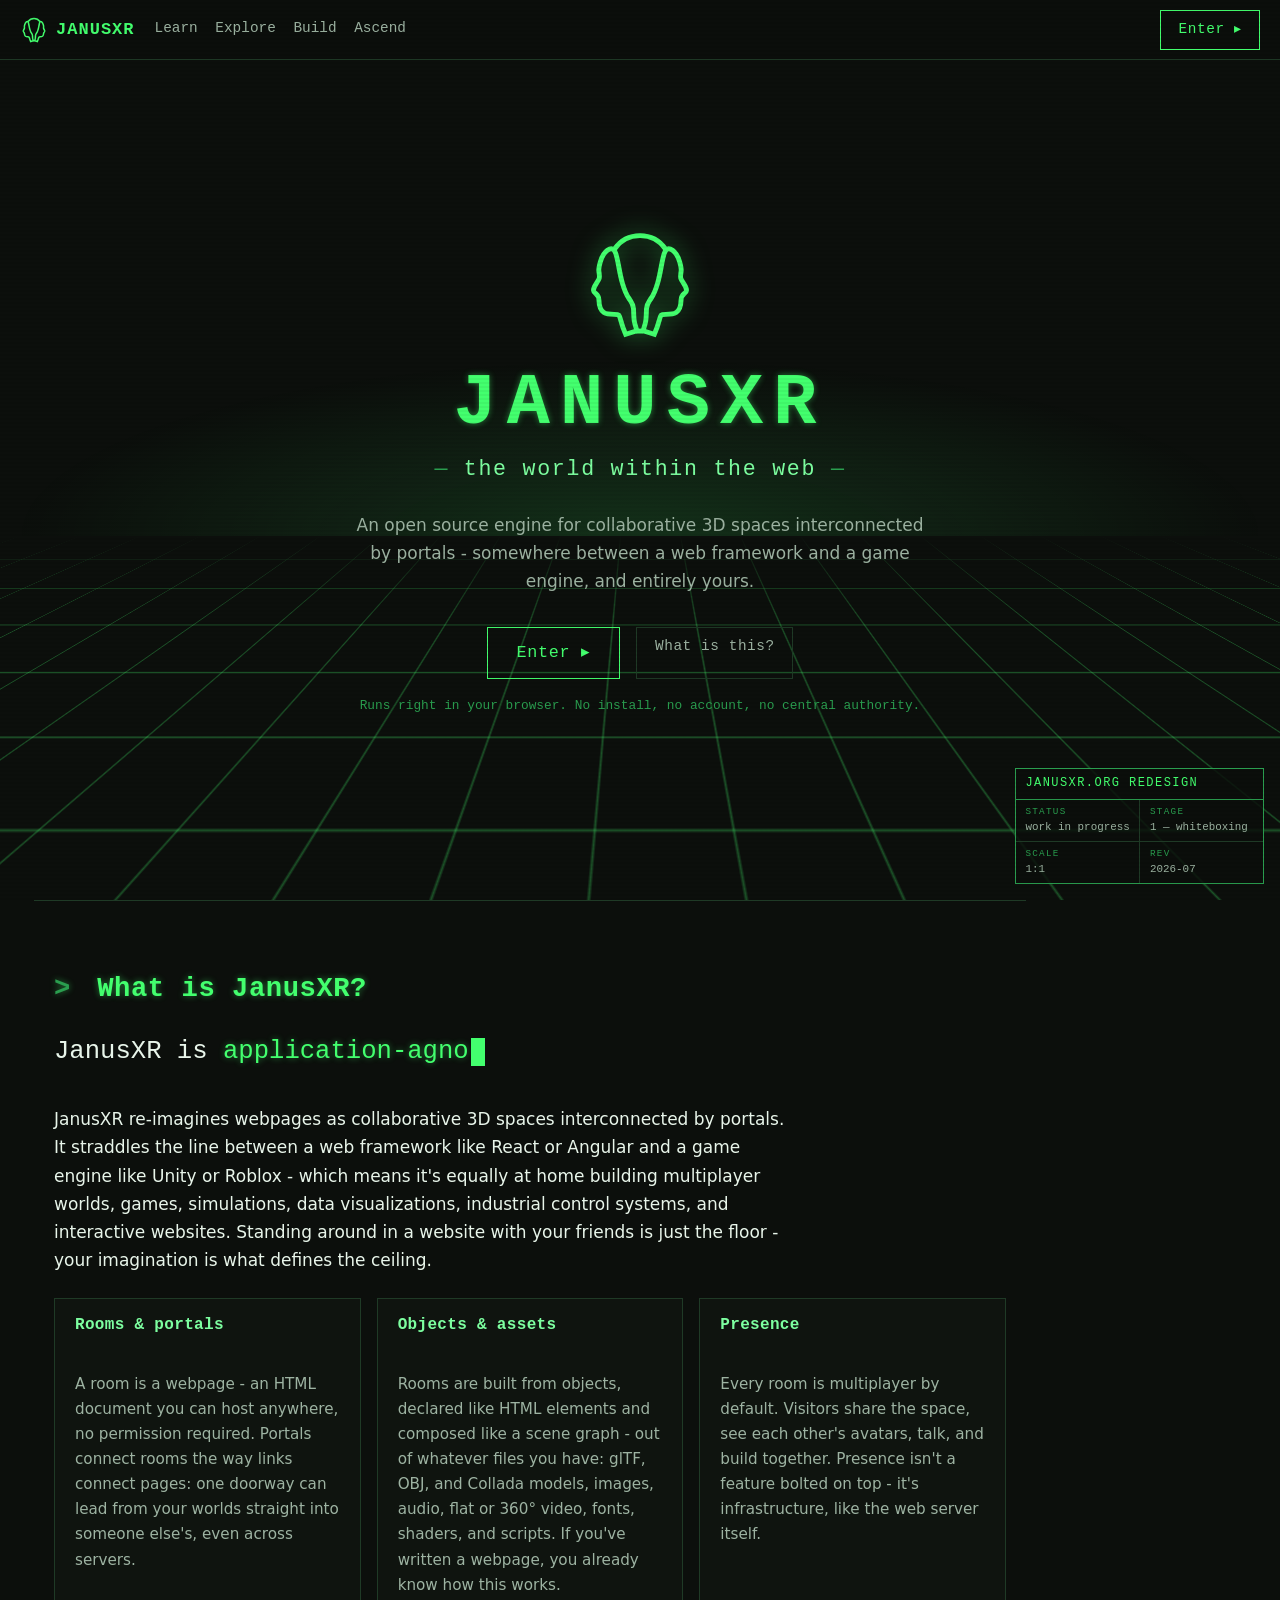
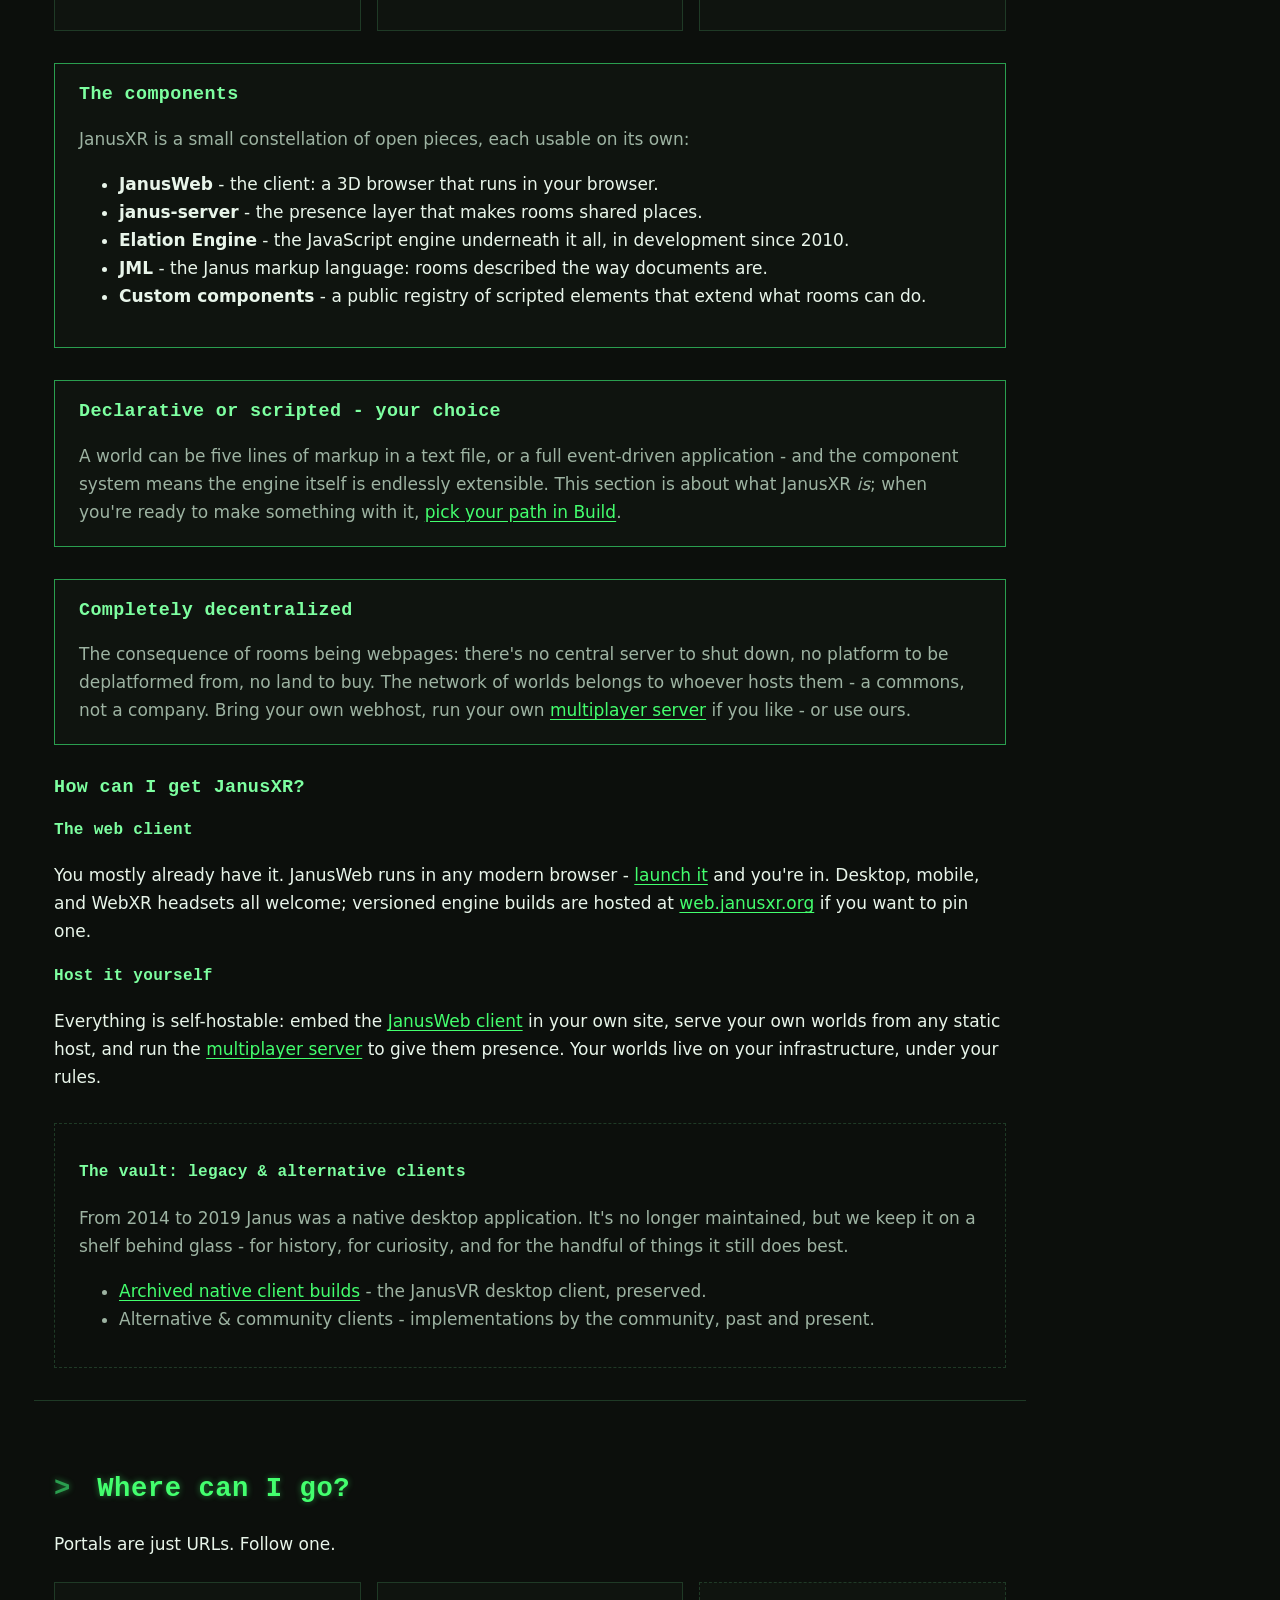
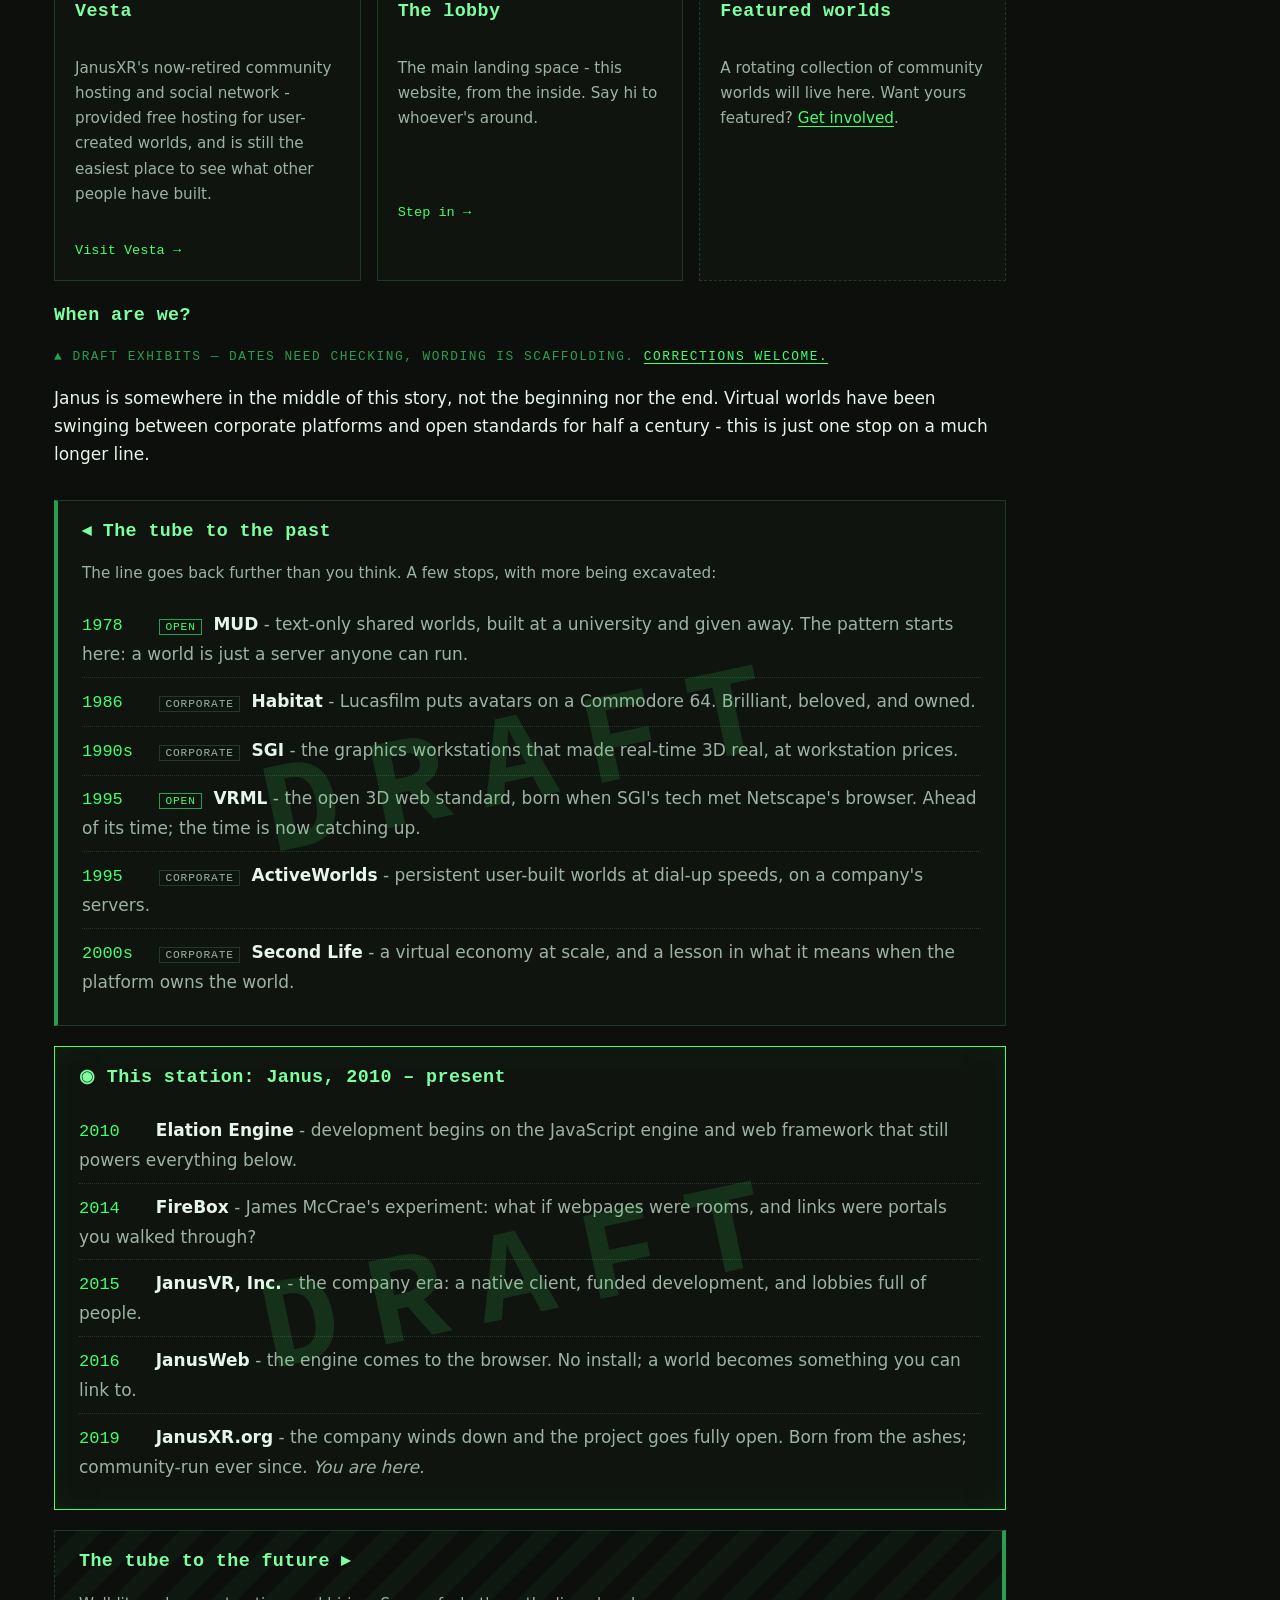
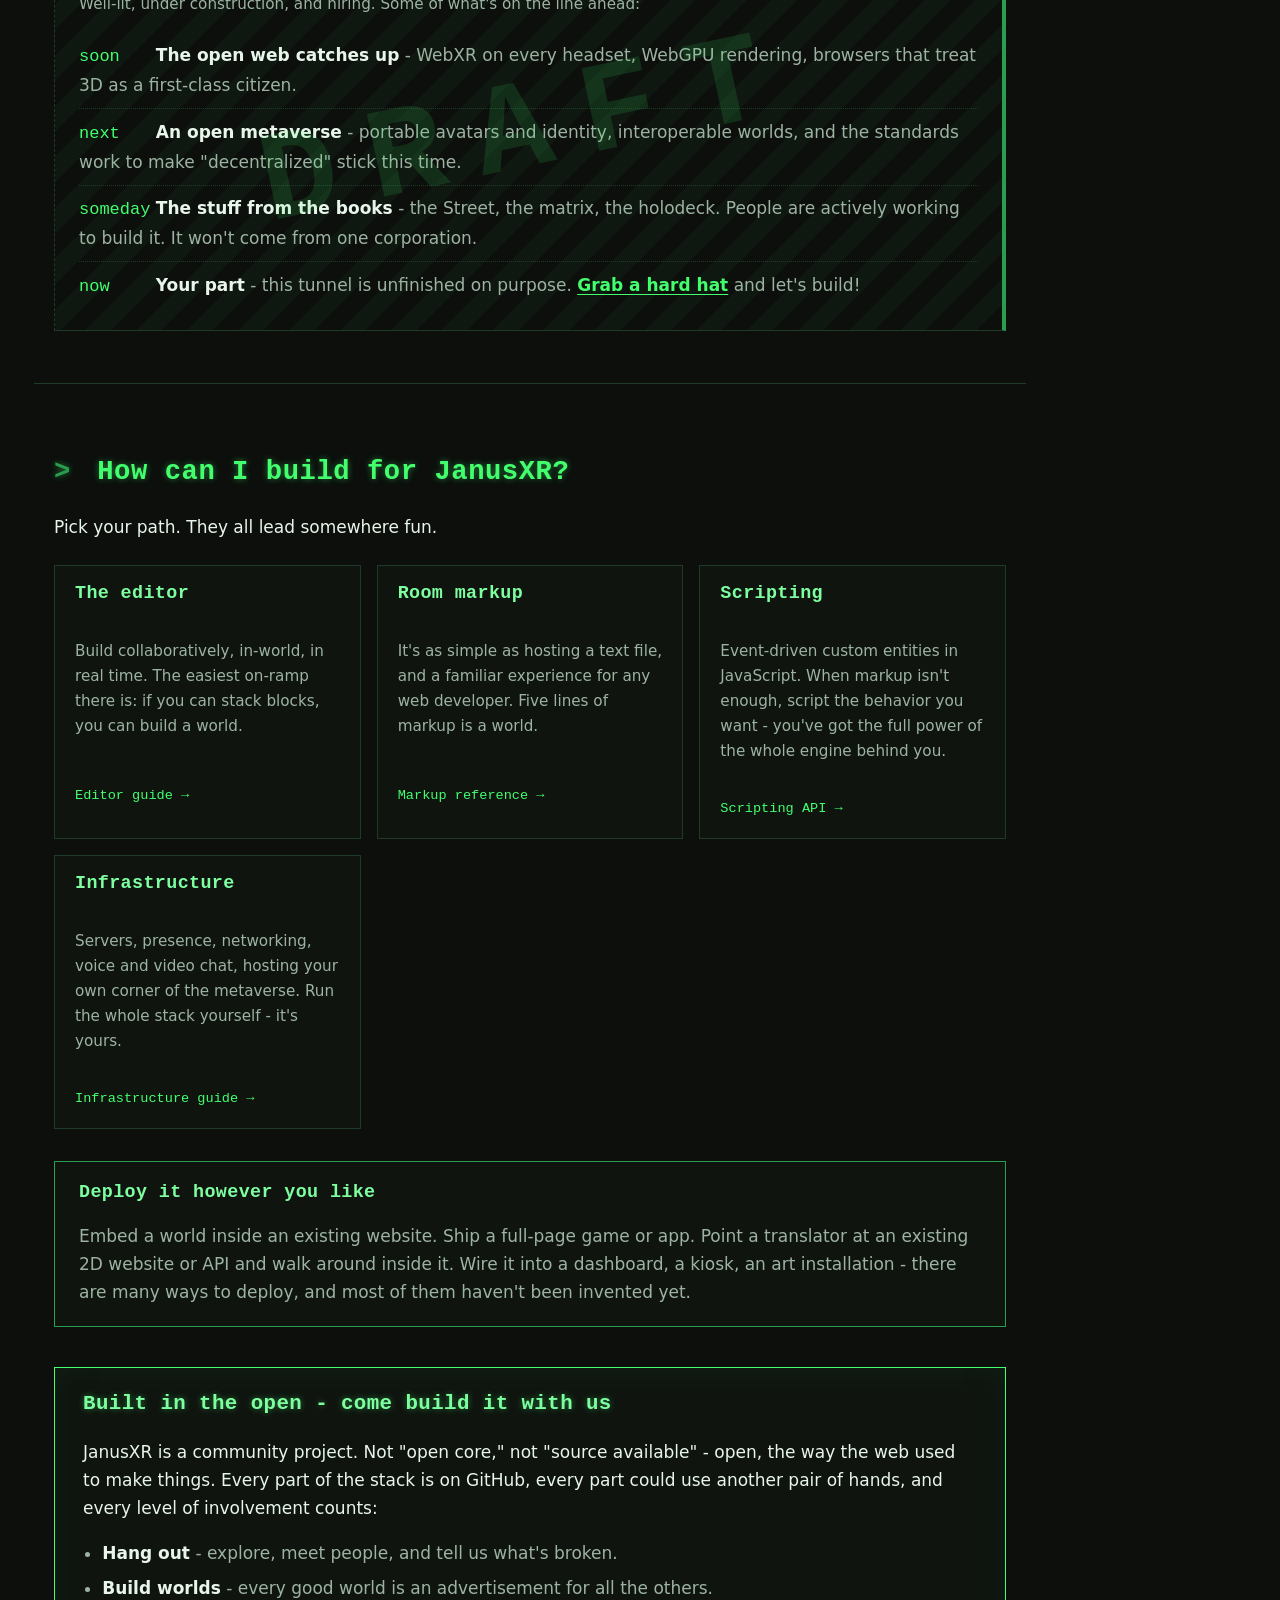
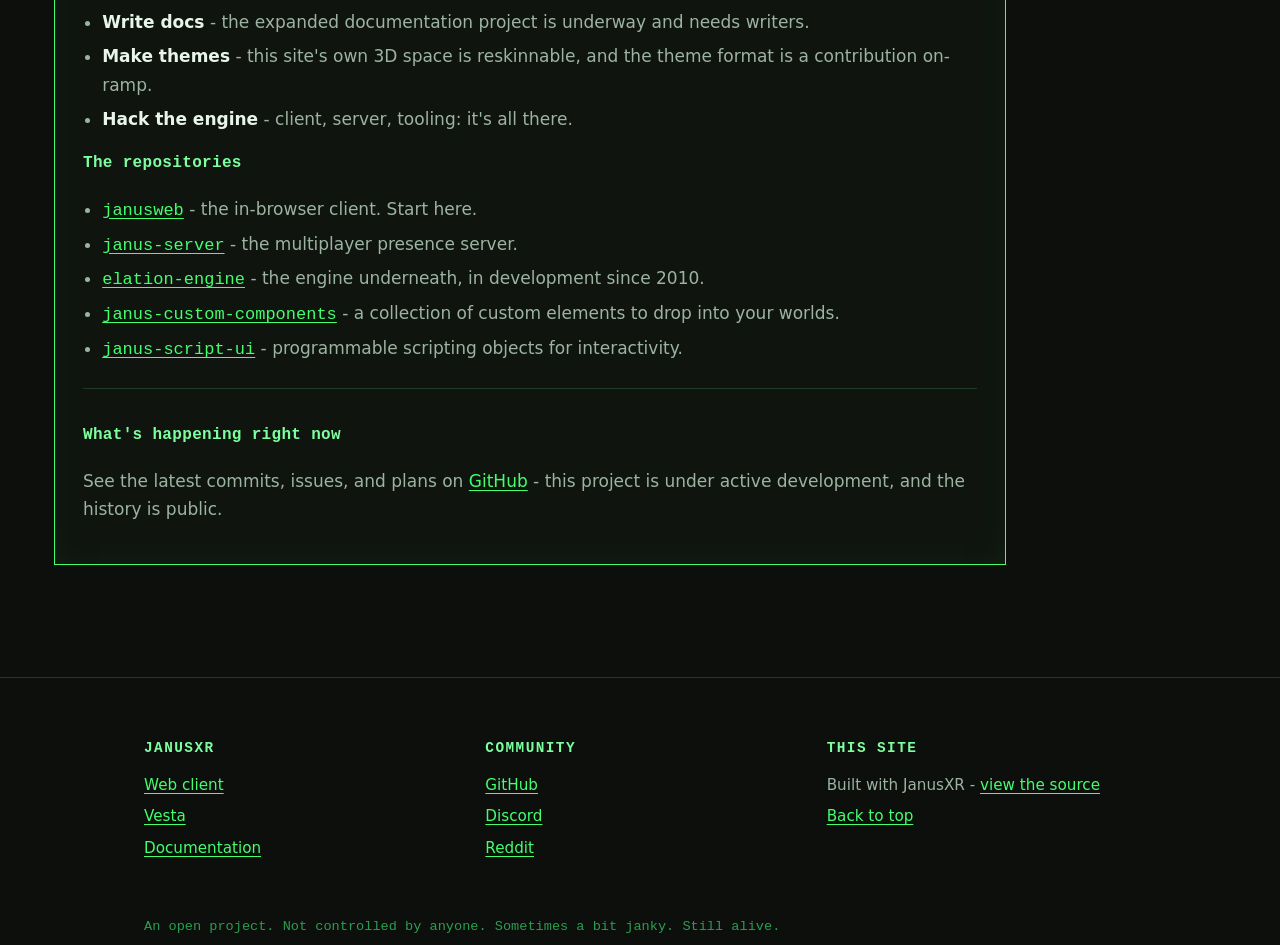
==== index.html @ cbed0c18 "Enter never bounces to hosted client; coin goes lit, glowy, shiny" ====
<!DOCTYPE html>
<html lang="en">
<head>
<meta charset="utf-8">
<meta name="viewport" content="width=device-width, initial-scale=1">
<title>JanusXR - the world within the web</title>
<meta name="description" content="JanusXR is an open source engine for collaborative 3D spaces interconnected by portals - somewhere between a web framework and a game engine, and entirely yours.">
<meta property="og:title" content="JanusXR - the world within the web">
<meta property="og:description" content="An open source engine for collaborative 3D spaces interconnected by portals. Runs in your browser. No install, no account, no central authority.">
<meta property="og:type" content="website">
<meta property="og:url" content="https://janusxr.org/">
<link rel="icon" type="image/svg+xml" href="assets/favicon.svg">
<link rel="stylesheet" href="css/phosphor.css">
<!-- dev build; switch to https://web.janusxr.org/<version>/janusweb.js on release -->
<script async src="janusweb-dev/janusweb.js"></script>
<script defer src="js/site.js"></script>
<script defer src="js/reveal.js"></script>
</head>
<body>
<a class="skip-link" href="#main">Skip to content</a>

<janus-viewer autostart="false" aria-hidden="true">
<!--
<FireBoxRoom>
  <Assets>
    <AssetObject id="lobby" src="room/models/lobby.glb?v=11" />
  <AssetObject id="esplanade" src="room/models/esplanade.glb?v=11" />
  <AssetObject id="world" src="room/models/world.glb?v=11" />
    <AssetObject id="coin" src="room/models/coin.glb?v=11" />
    <AssetImage id="sky-front" src="room/skybox/front.png" />
    <AssetImage id="sky-back"  src="room/skybox/back.png" />
    <AssetImage id="sky-left"  src="room/skybox/left.png" />
    <AssetImage id="sky-right" src="room/skybox/right.png" />
    <AssetImage id="sky-up"    src="room/skybox/up.png" />
    <AssetImage id="sky-down"  src="room/skybox/down.png" />
    <AssetScript src="room/lobby.js?v=8" />
  </Assets>
  <Room js_id="plaza" thirdperson="true" defaultlights="false" ambient="0.02 0.02 0.02" pos="0 0 35" fwd="0 0 -1"
        skybox_front_id="sky-front" skybox_back_id="sky-back" skybox_left_id="sky-left"
        skybox_right_id="sky-right" skybox_up_id="sky-up" skybox_down_id="sky-down"
        fog="true" fog_mode="exp" fog_density="0.0035" fog_col="#0c0f0c">

    <Object id="world" js_id="world-frame" shadow_side="front" pos="0 0 0" />
    <Light js_id="light-sun" light_directional="true" pos="-25 40 25" col="#b8ffd0" light_intensity="3" light_range="45" light_shadow="true" light_shadow_size="2048" light_shadow_bias="-0.0002" light_shadow_normalbias="0.2" />
  <Object id="cube" js_id="col-ground" pos="0 -5.25 0" scale="110 0.5 110" visible="false" collision_id="cube" />

  <Object js_id="lobby-group" pos="0 0 20">
    <Object id="lobby" js_id="lobby-architecture" shadow_side="front" pos="0 0 0" />
    <Object id="cube" js_id="col-plaza"      pos="0 -0.25 0"        scale="34 0.5 34"  visible="false" collision_id="cube" />
    <Object id="cube" js_id="col-corridor"   pos="0 -0.25 21"       scale="7 0.5 14"   visible="false" collision_id="cube" />
    <Object id="cube" js_id="col-learn-f1" pos="-7.59 -0.25 20.86" scale="10 0.5 9.3" visible="false" collision_id="cube" xdir="-0.342 0 0.940" ydir="0 1 0" zdir="-0.940 0 -0.342" />
    <Object id="cube" js_id="col-learn-w1" pos="-10.55 2.5 24.85" scale="0.4 5 8" visible="false" collision_id="cube" xdir="-0.391 0 0.921" ydir="0 1 0" zdir="-0.921 0 -0.391" />
    <Object id="cube" js_id="col-learn-f2" pos="-15.42 -0.25 15.97" scale="10 0.5 9.3" visible="false" collision_id="cube" xdir="-0.695 0 0.719" ydir="0 1 0" zdir="-0.719 0 -0.695" />
    <Object id="cube" js_id="col-learn-w2" pos="-18.76 2.5 19.42" scale="0.4 5 9.5" visible="false" collision_id="cube" xdir="-0.695 0 0.719" ydir="0 1 0" zdir="-0.719 0 -0.695" />
    <Object id="cube" js_id="col-learn-f3" pos="-20.58 -0.25 8.32" scale="10 0.5 9.3" visible="false" collision_id="cube" xdir="-0.927 0 0.375" ydir="0 1 0" zdir="-0.375 0 -0.927" />
    <Object id="cube" js_id="col-learn-w3" pos="-25.03 2.5 10.11" scale="0.4 5 9.5" visible="false" collision_id="cube" xdir="-0.927 0 0.375" ydir="0 1 0" zdir="-0.375 0 -0.927" />
    <Object id="cube" js_id="col-learn-f4" pos="-22.19 -0.25 -0.77" scale="10 0.5 9.3" visible="false" collision_id="cube" xdir="-0.999 0 -0.035" ydir="0 1 0" zdir="0.035 0 -0.999" />
    <Object id="cube" js_id="col-learn-w4" pos="-26.98 2.5 -0.94" scale="0.4 5 9.5" visible="false" collision_id="cube" xdir="-0.999 0 -0.035" ydir="0 1 0" zdir="0.035 0 -0.999" />
    <Object id="cube" js_id="col-build-f1" pos="7.59 -0.25 20.86" scale="10 0.5 9.3" visible="false" collision_id="cube" xdir="0.342 0 0.940" ydir="0 1 0" zdir="-0.940 0 0.342" />
    <Object id="cube" js_id="col-build-w1" pos="10.55 2.5 24.85" scale="0.4 5 8" visible="false" collision_id="cube" xdir="0.391 0 0.921" ydir="0 1 0" zdir="-0.921 0 0.391" />
    <Object id="cube" js_id="col-build-f2" pos="15.42 -0.25 15.97" scale="10 0.5 9.3" visible="false" collision_id="cube" xdir="0.695 0 0.719" ydir="0 1 0" zdir="-0.719 0 0.695" />
    <Object id="cube" js_id="col-build-w2" pos="18.76 2.5 19.42" scale="0.4 5 9.5" visible="false" collision_id="cube" xdir="0.695 0 0.719" ydir="0 1 0" zdir="-0.719 0 0.695" />
    <Object id="cube" js_id="col-build-f3" pos="20.58 -0.25 8.32" scale="10 0.5 9.3" visible="false" collision_id="cube" xdir="0.927 0 0.375" ydir="0 1 0" zdir="-0.375 0 0.927" />
    <Object id="cube" js_id="col-build-w3" pos="25.03 2.5 10.11" scale="0.4 5 9.5" visible="false" collision_id="cube" xdir="0.927 0 0.375" ydir="0 1 0" zdir="-0.375 0 0.927" />
    <Object id="cube" js_id="col-build-f4" pos="22.19 -0.25 -0.77" scale="10 0.5 9.3" visible="false" collision_id="cube" xdir="0.999 0 -0.035" ydir="0 1 0" zdir="0.035 0 0.999" />
    <Object id="cube" js_id="col-build-w4" pos="26.98 2.5 -0.94" scale="0.4 5 9.5" visible="false" collision_id="cube" xdir="0.999 0 -0.035" ydir="0 1 0" zdir="0.035 0 0.999" />
      <Object id="cube" js_id="col-balcony-s" pos="0 -0.25 29.6" scale="7.8 0.5 4.5" visible="false" collision_id="cube" />
    <Object id="cube" js_id="col-balcony-w" pos="-3.61 -0.25 29.43" scale="4.6 0.5 6.7" visible="false" collision_id="cube" xdir="-0.122 0 0.993" ydir="0 1 0" zdir="-0.993 0 -0.122" />
    <Object id="cube" js_id="col-balcony-e" pos="3.61 -0.25 29.43" scale="4.6 0.5 6.7" visible="false" collision_id="cube" xdir="0.122 0 0.993" ydir="0 1 0" zdir="-0.993 0 0.122" />
  <Object id="cube" js_id="col-learn-vest" pos="-16.40 -0.25 -2.89" scale="7.2 0.5 2.2" visible="false" collision_id="cube" xdir="-0.174 0 0.985" ydir="0 1 0" zdir="-0.985 0 -0.174" />
    <Object id="cube" js_id="col-build-vest" pos="16.40 -0.25 -2.89" scale="7.2 0.5 2.2" visible="false" collision_id="cube" xdir="-0.174 0 -0.985" ydir="0 1 0" zdir="0.985 0 -0.174" />
    <Object id="cube" js_id="col-stair" pos="0 -2.62 -23.05" scale="18 0.3 12.8" visible="false" collision_id="cube" xdir="-1 0 0" ydir="0 0.9231 -0.3846" zdir="0 -0.3846 -0.9231" />
    <Object id="cube" js_id="col-basin"    pos="0 0.45 0" scale="7.2 0.9 7.2" visible="false" collision_id="cube" />
    <Object id="cube" js_id="col-pedestal" pos="0 2.5 0"  scale="1.8 4.2 1.8" visible="false" collision_id="cube" />
    <Object id="cube" js_id="col-booth"    pos="4.5 1.1 4.5" scale="1.4 2.2 0.35" visible="false" collision_id="cube" xdir="0.7071 0 0.7071" ydir="0 1 0" zdir="-0.7071 0 0.7071" />

    <Light js_id="light-monument"  pos="0 7 0"    col="#43ff6e" light_intensity="9" light_range="24" light_decay="2" />
    <Light js_id="light-fountain"  pos="0 1.4 0"  col="#2a9e6f" light_intensity="4" light_range="10" light_decay="2" />
    <Light js_id="light-spot-1" pos="-5.97 5.4 14.41"  fwd="0 -1 0" col="#7dffa0" light_intensity="6" light_range="13" light_cone_angle="0.35" light_penumbra="0.8" light_decay="2" />
    <Light js_id="light-spot-2" pos="-11.03 5.4 11.03" fwd="0 -1 0" col="#7dffa0" light_intensity="6" light_range="13" light_cone_angle="0.35" light_penumbra="0.8" light_decay="2" />
    <Light js_id="light-spot-3" pos="-14.41 5.4 5.97"  fwd="0 -1 0" col="#7dffa0" light_intensity="6" light_range="13" light_cone_angle="0.35" light_penumbra="0.8" light_decay="2" />
    <Light js_id="light-spot-4" pos="14.41 5.4 5.97"   fwd="0 -1 0" col="#7dffa0" light_intensity="6" light_range="13" light_cone_angle="0.35" light_penumbra="0.8" light_decay="2" />
    <Light js_id="light-spot-5" pos="11.03 5.4 11.03"  fwd="0 -1 0" col="#7dffa0" light_intensity="6" light_range="13" light_cone_angle="0.35" light_penumbra="0.8" light_decay="2" />
    <Light js_id="light-spot-6" pos="5.97 5.4 14.41"   fwd="0 -1 0" col="#7dffa0" light_intensity="6" light_range="13" light_cone_angle="0.35" light_penumbra="0.8" light_decay="2" />
    <Light js_id="light-mouth-learn" pos="-15.3 3 -2.7" col="#43ff6e" light_intensity="4" light_range="9" light_decay="2" />
    <Light js_id="light-mouth-build" pos="15.3 3 -2.7"  col="#43ff6e" light_intensity="4" light_range="9" light_decay="2" />
    <Light js_id="light-corridor-1" pos="0 2.6 18" col="#2a9e4f" light_intensity="3" light_range="9" light_decay="2" />
    <Light js_id="light-hall-learn-1" pos="-14.1 4 14.1" col="#43ff6e" light_intensity="4" light_range="12" light_decay="2" />
    <Light js_id="light-hall-learn-2" pos="-21.3 4 7.5" col="#43ff6e" light_intensity="4" light_range="12" light_decay="2" />
    <Light js_id="light-hall-build-1" pos="14.1 4 14.1" col="#43ff6e" light_intensity="4" light_range="12" light_decay="2" />
    <Light js_id="light-hall-build-2" pos="21.3 4 7.5" col="#43ff6e" light_intensity="4" light_range="12" light_decay="2" />
    <Light js_id="light-stair" pos="0 0.5 -23" col="#2a9e4f" light_intensity="4" light_range="14" light_decay="2" />
    <Light js_id="light-balcony" pos="0 2 29.5" col="#2a9e4f" light_intensity="3" light_range="11" light_decay="2" />
    <Light js_id="light-corridor-2" pos="0 2.6 24" col="#2a9e4f" light_intensity="3" light_range="9" light_decay="2" />
    <Object id="coin" js_id="monument-coin" pos="0 7.2 0" angular="0 .2 0" />
    <Water js_id="fountain-water" pos="0 0.7 0" sizex="6" sizey="6" col="#153a2a" />
    <Text js_id="booth-info-label" pos="4.5 2.5 4.5" fwd="-0.7071 0 -0.7071" col="#43ff6e" emissive="#43ff6e" scale="1 1 1">INFO</Text>
    <Text js_id="obelisk-text" pos="-16.35 4.6 2.88" fwd="0.985 0 -0.174" col="#43ff6e" emissive="#43ff6e" font_scale="false" scale="0.175 0.175 1">JanusXR is...</Text>
    <Text js_id="label-learn" pos="-15.95 4.9 -2.81" fwd="0.9848 0 0.1736" col="#43ff6e" emissive="#43ff6e" scale="3 3 1">LEARN</Text>
    <Text js_id="learn-is-title" pos="-25.71 3.9 -6.41" fwd="0.970 0 0.242" col="#e8f5ea" emissive="#e8f5ea" font_scale="false" scale="0.45 0.45 1">JanusXR is</Text>
    <Text js_id="learn-is-display" pos="-25.71 2.6 -6.41" fwd="0.970 0 0.242" col="#43ff6e" emissive="#43ff6e" font_scale="false" scale="0.2 0.2 1">...</Text>
    <Paragraph lighting="false" js_id="mount-learn-rooms"    selector="#learn-rooms"   css="css/phosphor.css" back_col="#0c0f0c" pos="-26.58 1.85 0.93" fwd="0.999 0 -0.035" scale="1.05 1.4 1" width="320" height="440" />
    <Paragraph lighting="false" js_id="mount-learn-objects"  selector="#learn-objects"    css="css/phosphor.css" back_col="#0c0f0c" pos="-25.30 1.85 8.22" fwd="0.951 0 -0.309" scale="1.05 1.4 1" width="320" height="440" />
    <Paragraph lighting="false" js_id="mount-learn-presence" selector="#learn-presence" css="css/phosphor.css" back_col="#0c0f0c" pos="-22.05 1.85 14.88" fwd="0.829 0 -0.559" scale="1.05 1.4 1" width="320" height="440" />
    <Paragraph lighting="false" js_id="mount-learn-stack" selector="#learn-stack" css="css/phosphor.css" back_col="#0c0f0c" pos="-11.88 1.85 13.19" fwd="-0.669 0 0.743" scale="1.8 1.4 1" width="560" height="440" />
    <Paragraph lighting="false" js_id="mount-learn-extensible" selector="#learn-extensible" css="css/phosphor.css" back_col="#0c0f0c" pos="-17.06 1.85 4.89" fwd="-0.961 0 0.276" scale="1.8 1.1 1" width="600" height="380" />
    <Paragraph lighting="false" js_id="mount-learn-decentralized" selector="#learn-decentralized" css="css/phosphor.css" back_col="#0c0f0c" pos="-15.05 1.85 9.41" fwd="-0.848 0 0.530" scale="1.8 1.25 1" width="640" height="430" />
    <Paragraph lighting="false" js_id="mount-get-webclient" selector="#get-webclient" css="css/phosphor.css" back_col="#0c0f0c" pos="-17.10 1.85 20.38" fwd="0.643 0 -0.766" scale="1.7 1.2 1" width="640" height="450" />
    <Paragraph lighting="false" js_id="mount-get-selfhost"  selector="#get-selfhost"  css="css/phosphor.css" back_col="#0c0f0c" pos="-7.78 1.85 15.95" fwd="-0.438 0 0.899" scale="1.7 1.2 1" width="640" height="450" />
    <Paragraph lighting="false" js_id="mount-get-legacy"    selector="#get-legacy"    css="css/phosphor.css" back_col="#0c0f0c" pos="-10.82 1.85 24.30" fwd="0.407 0 -0.914" scale="1.6 1.3 1" width="600" height="480" />
    <Text js_id="label-build" pos="15.95 4.9 -2.81" fwd="-0.9848 0 0.1736" col="#43ff6e" emissive="#43ff6e" scale="3 3 1">BUILD</Text>
    <Paragraph lighting="false" js_id="mount-build-opensource" selector="#build-opensource" css="css/phosphor.css" back_col="#0c0f0c" pos="26.15 2.7 -4.61" fwd="-0.985 0 0.174" scale="2.66 2 1" />
    <Paragraph lighting="false" js_id="mount-build-editor"    selector="#build-editor"    css="css/phosphor.css" back_col="#0c0f0c" pos="26.34 2.0 3.70" fwd="-0.990 0 -0.139" scale="1.2 1.6 1" width="320" height="420" />
    <Paragraph lighting="false" js_id="mount-build-markup"    selector="#build-markup"    css="css/phosphor.css" back_col="#0c0f0c" pos="24.31 2.0 10.82" fwd="-0.914 0 -0.407" scale="1.2 1.6 1" width="320" height="420" />
    <Paragraph lighting="false" js_id="mount-build-scripting" selector="#build-scripting" css="css/phosphor.css" back_col="#0c0f0c" pos="20.38 2.0 17.10" fwd="-0.766 0 -0.643" scale="1.2 1.6 1" width="320" height="420" />
    <Object id="cube" js_id="machine-core" pos="21.65 1.6 9.64" scale="0.5 0.5 0.5" col="#43ff6e" angular="0 .8 0" lighting="false" />
    <Paragraph lighting="false" js_id="mount-build-infra"  selector="#build-infra"  css="css/phosphor.css" back_col="#0c0f0c" pos="9.93 1.85 14.71" fwd="0.559 0 0.829" scale="1.7 1.2 1" width="560" height="410" />
    <Paragraph lighting="false" js_id="mount-build-deploy" selector="#build-deploy" css="css/phosphor.css" back_col="#0c0f0c" pos="17.48 1.85 3.08" fwd="0.985 0 0.174" scale="1.8 1.1 1" width="660" height="400" />
  </Object>

  <Object js_id="esplanade-group" pos="0 0 20">
    <Object id="esplanade" js_id="esplanade-architecture" shadow_side="front" pos="0 0 0" />
    <Light js_id="light-station" pos="-15 -1.5 -46" col="#7dffa0" light_intensity="8" light_range="18" light_decay="2" />
    <Light js_id="light-promenade-1" pos="0 -1.5 -38" col="#2a9e4f" light_intensity="7" light_range="18" light_decay="2" />
    <Light js_id="light-promenade-2" pos="0 -1.5 -56" col="#2a9e4f" light_intensity="7" light_range="18" light_decay="2" />
    <Light js_id="light-showcase" pos="13 -1.5 -46" col="#7dffa0" light_intensity="6" light_range="15" light_decay="2" />
    <Light js_id="light-stairbase" pos="0 -1.5 -31" col="#2a9e4f" light_intensity="6" light_range="15" light_decay="2" />
    <Light js_id="light-gates" pos="0 -2.5 -62" col="#43ff6e" light_intensity="6" light_range="12" light_decay="2" />
    <Text js_id="label-explore" pos="0 5.6 -60" fwd="0 0 1" col="#43ff6e" emissive="#43ff6e" scale="20 20 1">EXPLORE</Text>
    <Link js_id="portal-vesta" pos="-6.6 -3.2 -62" fwd="1 0 0" scale="2.6 3.2 1" url="https://vesta.janusxr.org/" title="Vesta" col="#43ff6e" />
    <Link js_id="portal-janusweb" pos="6.6 -3.3 -62" fwd="-1 0 0" scale="2 2.8 1" url="https://web.janusxr.org/" title="JanusWeb" col="#43ff6e" />
    <Text js_id="label-history" pos="-9.2 -1.2 -46" fwd="1 0 0" col="#43ff6e" emissive="#43ff6e" scale="1.6 1.6 1">HISTORY</Text>
    <Text js_id="label-history-past" pos="-16 -1.05 -41.45" fwd="0 0 -1" col="#2a9e4f" emissive="#2a9e4f" scale="0.8 0.8 1">&lt; PAST</Text>
    <Text js_id="label-history-future" pos="-16 -1.05 -50.55" fwd="0 0 1" col="#2a9e4f" emissive="#2a9e4f" scale="0.8 0.8 1">FUTURE &gt;</Text>
    <Text js_id="era-2010" pos="-16 -3.5 -43" fwd="1 0 0" col="#7dffa0" emissive="#7dffa0" scale="0.4 0.4 1">2010 - Elation Engine</Text>
    <Text js_id="era-2014" pos="-16 -3.5 -46" fwd="1 0 0" col="#7dffa0" emissive="#7dffa0" scale="0.4 0.4 1">2014 - FireBox</Text>
    <Text js_id="era-2019" pos="-16 -3.5 -49" fwd="1 0 0" col="#7dffa0" emissive="#7dffa0" scale="0.4 0.4 1">2019 - JanusXR.org</Text>
    <Text js_id="label-history-present" pos="-22.85 -0.9 -46" fwd="1 0 0" col="#2a9e4f" emissive="#2a9e4f" scale="0.7 0.7 1">PRESENT</Text>
    <Paragraph lighting="false" js_id="mount-history-janus" selector="#history-janus" css="css/phosphor.css" back_col="#0c0f0c" pos="-23.0 -3.05 -46" fwd="1 0 0" scale="2.21 1.7 1" width="780" height="600" />
    <Paragraph lighting="false" js_id="mount-history-past"   selector="#history-past"   css="css/phosphor.css" back_col="#0c0f0c" pos="-16 -3.0 -41.3" fwd="0 0 -1" scale="1.7 1.5 1" width="560" height="500" />
    <Paragraph lighting="false" js_id="mount-history-future" selector="#history-future" css="css/phosphor.css" back_col="#0c0f0c" pos="-16 -3.0 -50.7" fwd="0 0 1" scale="1.7 1.5 1" width="560" height="500" />
  </Object>

      <Object id="cube" js_id="hero"    pos="0 0 35"        fwd="0 0.113 -0.994"    scale="0.1 0.1 0.1" visible="false" collision_id="" />
    <Object id="cube" js_id="learn"   pos="-3.94 2 19.31" fwd="-0.983 0.067 -0.174" scale="0.1 0.1 0.1" visible="false" collision_id="" />
    <Object id="cube" js_id="explore" pos="0 1.2 4.5"     fwd="0 -0.141 -0.990"   scale="0.1 0.1 0.1" visible="false" collision_id="" />
    <Object id="cube" js_id="build"   pos="3.94 2 19.31"  fwd="0.983 0.067 -0.174"  scale="0.1 0.1 0.1" visible="false" collision_id="" />
    <Object id="cube" js_id="footer"  pos="0 13 41"       fwd="0 -0.499 -0.866"   scale="0.1 0.1 0.1" visible="false" collision_id="" />

  </Room>
</FireBoxRoom>
-->
</janus-viewer>

<header class="site-header">
  <a class="site-header-brand" href="#hero">
    <svg class="mark" width="28" height="28" viewBox="0 0 256 256" aria-hidden="true"><g fill="none" stroke="currentColor" stroke-width="14" stroke-miterlimit="10"><path d="M116.003,206.136c-1.583-7.994-1.575-25.519-1.918-28.044c-1.526-11.246-2.915-10.763-10.769-23.028c-7.415-11.579-10.462-22.244-13.361-32.581c-11.719-41.789-9.158-84.269-31.48-68.42c-15.34,10.892-18.812,39.989-18.217,44.45c1.918,14.382,3.106,13.04-5.952,27.166c-9.428,14.701-4.834,17.178-0.76,20.414c2.313,1.837,6.684,7.759,6.841,13.853c0.783,30.285,16.196,30.611,32.975,30.611c16.779,0,6.711,2.876,23.97,42.666l22.453-6.951C122.985,224.832,119.136,221.951,116.003,206.136z"/><path d="M139.997,206.136c1.583-7.994,1.575-25.519,1.918-28.044c1.526-11.246,2.915-10.763,10.769-23.028c7.415-11.579,10.462-22.244,13.361-32.581c11.719-41.789,9.158-84.269,31.48-68.42c15.34,10.892,18.812,39.989,18.217,44.45c-1.918,14.382-3.106,13.04,5.952,27.166c9.428,14.701,4.834,17.178,0.76,20.414c-2.313,1.837-6.684,7.759-6.841,13.853c-0.783,30.285-16.196,30.611-32.975,30.611c-16.779,0-6.711,2.876-23.97,42.666l-22.453-6.951C133.015,224.832,136.865,221.951,139.997,206.136z"/><path d="M182.445,51.149c-11.963-17.151-31.84-28.371-54.353-28.371c-22.523,0-42.408,11.217-54.369,28.371"/><line x1="119.786" y1="226.27" x2="135.011" y2="226.27"/></g></svg>
    <span>JanusXR</span>
  </a>
  <janus-webpage-scrollspy class="site-nav" role="navigation" aria-label="Site">
    <a href="#learn">Learn</a>
    <a href="#explore">Explore</a>
    <a href="#build">Build</a>
    <a href="#footer">Ascend</a>
  </janus-webpage-scrollspy>
  <a class="btn btn-enter" href="https://web.janusxr.org/">Enter ▸</a>
</header>

<main id="main">

<!-- ======================================================= hero -->
<section class="hero" id="hero" aria-label="JanusXR">
  <div class="hero-scene" aria-hidden="true">
    <div class="hero-grid"></div>
    <div class="hero-horizon"></div>
  </div>
  <div class="hero-content">
    <svg class="hero-coin" width="120" height="120" viewBox="0 0 256 256" aria-hidden="true"><g fill="none" stroke="currentColor" stroke-width="10.44" stroke-miterlimit="10"><path d="M116.003,206.136c-1.583-7.994-1.575-25.519-1.918-28.044c-1.526-11.246-2.915-10.763-10.769-23.028c-7.415-11.579-10.462-22.244-13.361-32.581c-11.719-41.789-9.158-84.269-31.48-68.42c-15.34,10.892-18.812,39.989-18.217,44.45c1.918,14.382,3.106,13.04-5.952,27.166c-9.428,14.701-4.834,17.178-0.76,20.414c2.313,1.837,6.684,7.759,6.841,13.853c0.783,30.285,16.196,30.611,32.975,30.611c16.779,0,6.711,2.876,23.97,42.666l22.453-6.951C122.985,224.832,119.136,221.951,116.003,206.136z"/><path d="M139.997,206.136c1.583-7.994,1.575-25.519,1.918-28.044c1.526-11.246,2.915-10.763,10.769-23.028c7.415-11.579,10.462-22.244,13.361-32.581c11.719-41.789,9.158-84.269,31.48-68.42c15.34,10.892,18.812,39.989,18.217,44.45c-1.918,14.382-3.106,13.04,5.952,27.166c9.428,14.701,4.834,17.178,0.76,20.414c-2.313,1.837-6.684,7.759-6.841,13.853c-0.783,30.285-16.196,30.611-32.975,30.611c-16.779,0-6.711,2.876-23.97,42.666l-22.453-6.951C133.015,224.832,136.865,221.951,139.997,206.136z"/><path d="M182.445,51.149c-11.963-17.151-31.84-28.371-54.353-28.371c-22.523,0-42.408,11.217-54.369,28.371"/><line x1="119.786" y1="226.27" x2="135.011" y2="226.27"/></g></svg>
    <h1>JanusXR</h1>
    <p class="tagline">the world within the web</p>
    <p class="hero-blurb">An open source engine for collaborative 3D spaces
    interconnected by portals - somewhere between a web framework and a game engine,
    and entirely yours.</p>
    <p class="hero-actions">
      <a class="btn btn-enter btn-big" href="https://web.janusxr.org/">Enter ▸</a>
      <a class="btn btn-ghost" href="#learn">What is this?</a>
    </p>
    <p class="hero-note">Runs right in your browser. No install, no account, no
    central authority.</p>
  </div>
</section>

<!-- ======================================================= what is -->
<section class="section" id="learn" aria-labelledby="learn-title">
  <h2 id="learn-title"><span class="prompt">&gt;</span> What is JanusXR?</h2>

  <janus-webpage-typer id="learn-is" class="janusxr-is" prefix="JanusXR is ">
    <ul class="janusxr-is-list" id="janusxr-is-list">
      <li>a game engine</li>
      <li>for building social experiences</li>
      <li>collaborative</li>
      <li>the spatial web</li>
      <li>decentralized</li>
      <li>not controlled by anyone</li>
      <li>fun</li>
      <li>not for online banking</li>
      <li>a learning experience</li>
      <li>looking forwards</li>
      <li>looking back</li>
      <li>building the future</li>
      <li>preserving the past</li>
      <li>compatible with your device</li>
      <li>fusing the real and virtual worlds</li>
      <li>some markup</li>
      <li>a programming environment</li>
      <li>a UI toolkit</li>
      <li>infinitely extensible</li>
      <li>whiteboxable</li>
      <li>the metaverse</li>
      <li>not the metaverse</li>
      <li>standing on the shoulders of giants</li>
      <li>application-agnostic</li>
      <li>an open source project</li>
      <li>a work in progress</li>
      <li>a labor of love</li>
      <li>sometimes a bit janky</li>
      <li>still alive</li>
      <li>a great experiment</li>
      <li>born from the ashes of JanusVR, Inc.</li>
      <li>in need of some help</li>
    </ul>
  </janus-webpage-typer>

  <p>JanusXR re-imagines webpages as collaborative 3D spaces interconnected by
  portals. It straddles the line between a web framework like React or Angular and a
  game engine like Unity or Roblox - which means it's equally at home building multiplayer
  worlds, games, simulations, data visualizations, industrial control systems, and
  interactive websites. Standing around in a website with your friends is just the
  floor - your imagination is what defines the ceiling.</p>

  <div id="learn-concepts" class="concepts">
    <h3 class="visually-structural">The concepts</h3>
    <div class="cards">
      <article class="card" id="learn-rooms">
        <h4>Rooms &amp; portals</h4>
        <p>A room is a webpage - an HTML document you can host anywhere, no
        permission required. Portals connect rooms the way links connect pages:
        one doorway can lead from your worlds straight into someone else's, even across
        servers.</p>
      </article>
      <article class="card" id="learn-objects">
        <h4>Objects &amp; assets</h4>
        <p>Rooms are built from objects, declared like HTML elements and composed
        like a scene graph - out of whatever files you have: glTF, OBJ, and Collada
        models, images, audio, flat or 360° video, fonts, shaders, and scripts. If
        you've written a webpage, you already know how this works.</p>
      </article>
      <article class="card" id="learn-presence">
        <h4>Presence</h4>
        <p>Every room is multiplayer by default. Visitors share the space, see each
        other's avatars, talk, and build together. Presence isn't a feature bolted
        on top - it's infrastructure, like the web server itself.</p>
      </article>
    </div>
  </div>

  <div id="learn-stack" class="callout">
    <h3>The components</h3>
    <p>JanusXR is a small constellation of open pieces, each usable on its own:</p>
    <ul class="stack-list">
      <li><strong>JanusWeb</strong> - the client: a 3D browser that runs in your browser.</li>
      <li><strong>janus-server</strong> - the presence layer that makes rooms shared places.</li>
      <li><strong>Elation Engine</strong> - the JavaScript engine underneath it all, in development since 2010.</li>
      <li><strong>JML</strong> - the Janus markup language: rooms described the way documents are.</li>
      <li><strong>Custom components</strong> - a public registry of scripted elements that extend what rooms can do.</li>
    </ul>
  </div>

  <div id="learn-extensible" class="callout">
    <h3>Declarative or scripted - your choice</h3>
    <p>A world can be five lines of markup in a text file, or a full event-driven
    application - and the component system means the engine itself is endlessly
    extensible. This section is about what JanusXR <em>is</em>; when you're ready
    to make something with it, <a href="#build">pick your path in Build</a>.</p>
  </div>

  <div id="learn-decentralized" class="callout">
    <h3>Completely decentralized</h3>
    <p>The consequence of rooms being webpages: there's no central server to shut
    down, no platform to be deplatformed from, no land to buy. The network of worlds
    belongs to whoever hosts them - a commons, not a company. Bring your own
    webhost, run your own
    <a href="https://github.com/janusvr/janus-server">multiplayer server</a> if you
    like - or use ours.</p>
  </div>

  <div id="learn-get">
    <h3>How can I get JanusXR?</h3>
  
  <div id="get-webclient">
    <h4>The web client</h4>
    <p>You mostly already have it. JanusWeb runs in any modern browser -
    <a href="https://web.janusxr.org/">launch it</a> and you're in. Desktop, mobile,
    and WebXR headsets all welcome; versioned engine builds are hosted at
    <a href="https://web.janusxr.org/">web.janusxr.org</a> if you want to pin one.</p>
  </div>

  <div id="get-selfhost">
    <h4>Host it yourself</h4>
    <p>Everything is self-hostable: embed the
    <a href="https://github.com/jbaicoianu/janusweb">JanusWeb client</a> in your own
    site, serve your own worlds from any static host, and run the
    <a href="https://github.com/janusvr/janus-server">multiplayer server</a> to give
    them presence. Your worlds live on your infrastructure, under your rules.</p>
  </div>

  <div id="get-legacy" class="vault">
    <h4>The vault: legacy &amp; alternative clients</h4>
    <p>From 2014 to 2019 Janus was a native desktop application. It's no longer
    maintained, but we keep it on a shelf behind glass - for history, for curiosity,
    and for the handful of things it still does best.</p>
    <ul>
      <li><a href="https://github.com/janusvr">Archived native client builds</a> - the JanusVR desktop client, preserved.</li>
      <li>Alternative &amp; community clients - implementations by the community, past and present.</li>
    </ul>
  </div>
  </div>
</section>

<!-- ======================================================= explore -->
<section class="section" id="explore" aria-labelledby="explore-title">
  <h2 id="explore-title"><span class="prompt">&gt;</span> Where can I go?</h2>
  <p>Portals are just URLs. Follow one.</p>

  <div id="explore-gates" class="cards">
    <article class="card card-gate">
      <h3>Vesta</h3>
      <p>JanusXR's now-retired community hosting and social network - provided free hosting for
      user-created worlds, and is still the easiest place to see what other people have built.</p>
      <p class="card-link"><a href="https://vesta.janusxr.org/">Visit Vesta →</a></p>
    </article>
    <article class="card card-gate">
      <h3>The lobby</h3>
      <p>The main landing space - this website, from the inside. Say hi to whoever's
      around.</p>
      <p class="card-link"><a href="https://www.janusxr.org/">Step in →</a></p>
    </article>
    <article class="card card-gate card-placeholder">
      <h3>Featured worlds</h3>
      <p>A rotating collection of community worlds will live here. Want yours
      featured? <a href="#build-opensource">Get involved</a>.</p>
    </article>
  </div>

  <div id="history">
    <h3>When are we?</h3>
    <p class="draft-note">▲ draft exhibits — dates need checking, wording is scaffolding. <a href="#build-opensource">Corrections welcome.</a></p>
    <p>Janus is somewhere in the middle of this story, not the beginning nor the end. 
  Virtual worlds have been swinging between corporate platforms and open standards for
  half a century - this is just one stop on a much longer line.</p>

  <div class="history-station">
    <div id="history-past" class="tube tube-past">
      <h3>◂ The tube to the past</h3>
      <p class="tube-note">The line goes back further than you think. A few stops,
      with more being excavated:</p>
      <ol class="history-list" reversed>
        <li><span class="era">1978</span> <span class="tl-tag tag-open">open</span>
          <strong>MUD</strong> - text-only shared worlds, built at a university and
          given away. The pattern starts here: a world is just a server anyone can run.</li>
        <li><span class="era">1986</span> <span class="tl-tag tag-corp">corporate</span>
          <strong>Habitat</strong> - Lucasfilm puts avatars on a Commodore 64.
          Brilliant, beloved, and owned.</li>
        <li><span class="era">1990s</span> <span class="tl-tag tag-corp">corporate</span>
          <strong>SGI</strong> - the graphics workstations that made real-time 3D real,
          at workstation prices.</li>
        <li><span class="era">1995</span> <span class="tl-tag tag-open">open</span>
          <strong>VRML</strong> - the open 3D web standard, born when SGI's tech met
          Netscape's browser. Ahead of its time; the time is now catching up.</li>
        <li><span class="era">1995</span> <span class="tl-tag tag-corp">corporate</span>
          <strong>ActiveWorlds</strong> - persistent user-built worlds at dial-up
          speeds, on a company's servers.</li>
        <li><span class="era">2000s</span> <span class="tl-tag tag-corp">corporate</span>
          <strong>Second Life</strong> - a virtual economy at scale, and a lesson in
          what it means when the platform owns the world.</li>
      </ol>
    </div>

    <div id="history-janus" class="station-platform">
      <h3>◉ This station: Janus, 2010 – present</h3>
      <ol class="history-list">
        <li><span class="era">2010</span> <strong>Elation Engine</strong> -
          development begins on the JavaScript engine and web framework that still
          powers everything below.</li>
        <li><span class="era">2014</span> <strong>FireBox</strong> - James McCrae's
        experiment: what if webpages were rooms, and links were portals you walked
        through?</li>
        <li><span class="era">2015</span> <strong>JanusVR, Inc.</strong> - the company
        era: a native client, funded development, and lobbies full of people.</li>
        <li><span class="era">2016</span> <strong>JanusWeb</strong> - the engine comes
        to the browser. No install; a world becomes something you can link to.</li>
        <li><span class="era">2019</span> <strong>JanusXR.org</strong> - the company
        winds down and the project goes fully open. Born from the ashes; community-run
        ever since. <em>You are here.</em></li>
      </ol>
    </div>

    <div id="history-future" class="tube tube-future">
      <h3>The tube to the future ▸</h3>
      <p class="tube-note">Well-lit, under construction, and hiring. Some of what's
      on the line ahead:</p>
      <ul class="history-list">
        <li><span class="era">soon</span> <strong>The open web catches up</strong> -
        WebXR on every headset, WebGPU rendering, browsers that treat 3D as a first-class
        citizen.</li>
        <li><span class="era">next</span> <strong>An open metaverse</strong> -
        portable avatars and identity, interoperable worlds, and the standards work to
        make "decentralized" stick this time.</li>
        <li><span class="era">someday</span> <strong>The stuff from the books</strong> -
        the Street, the matrix, the holodeck. People are actively working to build it. It
        won't come from one corporation.</li>
        <li class="tube-invite"><span class="era">now</span> <strong>Your part</strong> -
        this tunnel is unfinished on purpose. <a href="#build-opensource">Grab a
        hard hat</a> and let's build!</li>
      </ul>
    </div>

  </div>
  </div>
</section>

<!-- ======================================================= build -->
<section class="section" id="build" aria-labelledby="build-title">
  <h2 id="build-title"><span class="prompt">&gt;</span> How can I build for JanusXR?</h2>
  <p>Pick your path. They all lead somewhere fun.</p>

  <div id="build-ramps" class="cards">
    <article class="card" id="build-editor">
      <h3>The editor</h3>
      <p>Build collaboratively, in-world, in real time. The easiest on-ramp there
      is: if you can stack blocks, you can build a world.</p>
      <p class="card-link"><a href="/docs/editor/">Editor guide →</a></p>
    </article>
    <article class="card" id="build-markup">
      <h3>Room markup</h3>
      <p>It's as simple as hosting a text file, and a familiar experience for any web
      developer. Five lines of markup is a world.</p>
      <p class="card-link"><a href="/docs/jml/">Markup reference →</a></p>
    </article>
    <article class="card" id="build-scripting">
      <h3>Scripting</h3>
      <p>Event-driven custom entities in JavaScript. When markup isn't enough, script
      the behavior you want - you've got the full power of the whole engine behind
      you.</p>
      <p class="card-link"><a href="/docs/scripting/">Scripting API →</a></p>
    </article>
    <article class="card" id="build-infra">
      <h3>Infrastructure</h3>
      <p>Servers, presence, networking, voice and video chat, hosting your own corner of the metaverse.
      Run the whole stack yourself - it's yours.</p>
      <p class="card-link"><a href="/docs/infrastructure/">Infrastructure guide →</a></p>
    </article>
  </div>

  <div id="build-deploy" class="callout">
    <h3>Deploy it however you like</h3>
    <p>Embed a world inside an existing website. Ship a full-page game or app. Point a
    translator at an existing 2D website or API and walk around inside it. Wire it
    into a dashboard, a kiosk, an art installation - there are many ways to deploy,
    and most of them haven't been invented yet.</p>
  </div>

  <div id="build-opensource" class="opensource">
    <h3>Built in the open - come build it with us</h3>
    <p>JanusXR is a community project. Not "open core," not "source available" -
    open, the way the web used to make things. Every part of the stack is on GitHub,
    every part could use another pair of hands, and every level of involvement
    counts:</p>
    <ul class="ways-in">
      <li><strong>Hang out</strong> - explore, meet people, and tell us what's broken.</li>
      <li><strong>Build worlds</strong> - every good world is an advertisement for all the others.</li>
      <li><strong>Write docs</strong> - the expanded documentation project is underway and needs writers.</li>
      <li><strong>Make themes</strong> - this site's own 3D space is reskinnable, and the theme format is a contribution on-ramp.</li>
      <li><strong>Hack the engine</strong> - client, server, tooling: it's all there.</li>
    </ul>
    <div id="build-repos" class="repos">
      <h4>The repositories</h4>
      <ul>
        <li><a href="https://github.com/jbaicoianu/janusweb">janusweb</a> - the in-browser client. Start here.</li>
        <li><a href="https://github.com/janusvr/janus-server">janus-server</a> - the multiplayer presence server.</li>
        <li><a href="https://github.com/jbaicoianu/elation-engine">elation-engine</a> - the engine underneath, in development since 2010.</li>
        <li><a href="https://github.com/jbaicoianu/janus-custom-components">janus-custom-components</a> - a collection of custom elements to drop into your worlds.</li>
        <li><a href="https://github.com/jbaicoianu/janus-script-ui">janus-script-ui</a> - programmable scripting objects for interactivity.</li>
      </ul>
    </div>
    <janus-webpage-githubactivity id="build-activity" class="activity" repo="jbaicoianu/janusweb">
      <h4>What's happening right now</h4>
      <p class="activity-fallback">See the latest commits, issues, and plans on
      <a href="https://github.com/jbaicoianu/janusweb">GitHub</a> - this project is under active development,
      and the history is public.</p>
      <ul class="activity-feed" hidden></ul>
    </janus-webpage-githubactivity>
  </div>
</section>


</main>

<!-- ======================================================= footer -->
<footer class="site-footer" id="footer">
  <div class="footer-cols">
    <div>
      <h3>JanusXR</h3>
      <ul>
        <li><a href="https://web.janusxr.org/">Web client</a></li>
        <li><a href="https://vesta.janusxr.org/">Vesta</a></li>
        <li><a href="/docs/">Documentation</a></li>
      </ul>
    </div>
    <div>
      <h3>Community</h3>
      <ul>
        <li><a href="https://github.com/jbaicoianu/janusweb">GitHub</a></li>
        <li><a href="https://discord.gg/FXkjjVhtyv">Discord</a></li>
        <li><a href="https://www.reddit.com/r/janusVR/">Reddit</a></li>
      </ul>
    </div>
    <div>
      <h3>This site</h3>
      <ul>
        <li>Built with JanusXR - <a href="https://github.com/jbaicoianu/janusweb">view the source</a></li>
        <li><a href="#hero">Back to top</a></li>
      </ul>
    </div>
  </div>
  <p class="footer-line">An open project. Not controlled by anyone. Sometimes a bit janky. Still alive.</p>
</footer>


<aside class="title-block" aria-label="Project status">
  <div class="tb-name">JANUSXR.ORG REDESIGN</div>
  <div class="tb-grid">
    <div class="tb-cell"><span class="tb-label">status</span>work in progress</div>
    <div class="tb-cell"><span class="tb-label">stage</span>1 — whiteboxing</div>
    <div class="tb-cell"><span class="tb-label">scale</span>1:1</div>
    <div class="tb-cell"><span class="tb-label">rev</span>2026-07</div>
  </div>
</aside>

</body>
</html>
---- css/phosphor.css ----
@charset "UTF-8";
/* ============================================================
   PHOSPHOR — the 2D face of the janusxr.org launch theme.
   Green phosphor on near-black, CRT lineage. Design tokens here
   are the same ones the 3D theme will consume (SPEC §8).
   ============================================================ */

:root {
  --bg:         #0c0f0c;
  --bg-raise:   #111611;
  --bg-panel:   #0f140f;
  --line:       #1f3a26;
  --green:      #43ff6e;
  --green-soft: #7dffa0;
  --green-dim:  #2a9e4f;
  --white:      #e8f5ea;
  --grey:       #9db3a2;
  --glow:       0 0 6px rgba(67, 255, 110, 0.45);
  --mono: "IBM Plex Mono", "JetBrains Mono", ui-monospace, "SF Mono",
          "Cascadia Mono", Consolas, monospace;
  --sans: system-ui, "Segoe UI", Roboto, "Helvetica Neue", sans-serif;
  --maxw: 62rem;
}

* { box-sizing: border-box; }

html {
  background: var(--bg);
  scroll-behavior: smooth;
  scroll-padding-top: 4.5rem;
}

body {
  margin: 0;
  padding-top: 3.4rem;   /* clears the fixed header */
  font-family: var(--sans);
  font-size: 1.0625rem;
  line-height: 1.65;
  color: var(--white);
  background: var(--bg);
}

/* --- CRT scanlines: decorative, faint, non-interactive ------- */
body::before {
  content: "";
  position: fixed;
  inset: 0;
  z-index: 999;
  pointer-events: none;
  background: repeating-linear-gradient(
    to bottom,
    transparent 0px, transparent 2px,
    rgba(0, 0, 0, 0.55) 3px, transparent 4px
  );
  opacity: 0.14;
}

a { color: var(--green); text-underline-offset: 3px; }
a:hover { color: var(--green-soft); text-shadow: var(--glow); }
a:focus-visible,
.btn:focus-visible {
  outline: 2px solid var(--green);
  outline-offset: 3px;
}

h1, h2, h3, h4 {
  font-family: var(--mono);
  color: var(--green);
  line-height: 1.2;
  letter-spacing: 0.02em;
}
h2 { font-size: 1.7rem; margin: 0 0 1.5rem; text-shadow: var(--glow); }
h3 { font-size: 1.15rem; color: var(--green-soft); }
h4 { font-size: 1rem; color: var(--green-soft); }

.prompt { color: var(--green-dim); margin-right: 0.35em; }

.skip-link {
  position: absolute;
  left: -999px;
  top: 0;
  background: var(--green);
  color: var(--bg);
  padding: 0.5rem 1rem;
  z-index: 1001;
  font-family: var(--mono);
}
.skip-link:focus { left: 0; }

/* --- header -------------------------------------------------- */
.site-header {
  position: fixed;
  top: 0;
  left: 0;
  right: 0;
  z-index: 100;
  display: flex;
  align-items: center;
  gap: 1.25rem;
  padding: 0.6rem 1.25rem;
  background: color-mix(in srgb, var(--bg) 88%, transparent);
  backdrop-filter: blur(6px);
  border-bottom: 1px solid var(--line);
  font-family: var(--mono);
}
.site-header-brand {
  display: flex;
  align-items: center;
  gap: 0.5rem;
  text-decoration: none;
  color: var(--green);
  font-weight: 600;
  letter-spacing: 0.06em;
  text-transform: uppercase;
}
.site-nav {
  display: flex;
  gap: 1.1rem;
  flex-wrap: wrap;
}
.site-header .btn-enter { margin-left: auto; }
.site-nav a {
  text-decoration: none;
  color: var(--grey);
  font-size: 0.9rem;
  border-bottom: 1px solid transparent;
}
.site-nav a:hover { color: var(--green-soft); }
.site-nav a.active {
  color: var(--green);
  border-bottom-color: var(--green-dim);
  text-shadow: var(--glow);
}

.btn {
  display: inline-block;
  font-family: var(--mono);
  font-size: 0.9rem;
  text-decoration: none;
  border: 1px solid var(--green);
  color: var(--green);
  padding: 0.45rem 1.1rem;
  background: transparent;
  letter-spacing: 0.04em;
}
.btn:hover {
  background: var(--green);
  color: var(--bg);
  text-shadow: none;
  box-shadow: var(--glow);
}
.btn-big { font-size: 1.05rem; padding: 0.7rem 1.8rem; }
.btn-ghost { border-color: var(--line); color: var(--grey); }
.btn-ghost:hover { border-color: var(--green); background: transparent; color: var(--green-soft); box-shadow: none; }

/* --- hero ---------------------------------------------------- */
.hero {
  position: relative;
  min-height: calc(100vh - 3.4rem);
  display: flex;
  align-items: center;
  justify-content: center;
  overflow: hidden;
  text-align: center;
  padding: 4rem 1.25rem;
}
.hero-scene { position: absolute; inset: 0; }
.hero-grid {
  position: absolute;
  left: -50%;
  right: -50%;
  bottom: -12%;
  height: 55%;
  background:
    repeating-linear-gradient(to right,
      rgba(67, 255, 110, 0.28) 0 1px, transparent 1px 60px),
    repeating-linear-gradient(to bottom,
      rgba(67, 255, 110, 0.28) 0 1px, transparent 1px 45px);
  transform: perspective(420px) rotateX(62deg);
  transform-origin: center top;
  mask-image: linear-gradient(to bottom, transparent 0%, #000 30%);
  -webkit-mask-image: linear-gradient(to bottom, transparent 0%, #000 30%);
}
.hero-horizon {
  position: absolute;
  left: 0; right: 0;
  bottom: 43%;
  height: 30%;
  background: radial-gradient(ellipse 70% 100% at 50% 100%,
    rgba(67, 255, 110, 0.14), transparent 70%);
}
.hero-content { position: relative; max-width: 44rem; }
.hero-coin {
  color: var(--green);
  filter: drop-shadow(0 0 12px rgba(67, 255, 110, 0.5));
  animation: coin-spin 9s linear infinite;
}
@keyframes coin-spin {
  0%   { transform: rotateY(0deg); }
  100% { transform: rotateY(360deg); }
}
.hero h1 {
  font-size: clamp(2.6rem, 8vw, 4.5rem);
  margin: 0.5rem 0 0;
  text-transform: uppercase;
  letter-spacing: 0.14em;
  text-shadow: var(--glow);
}
.tagline {
  font-family: var(--mono);
  color: var(--green-soft);
  font-size: clamp(1rem, 3vw, 1.35rem);
  margin: 0.25rem 0 1.5rem;
  letter-spacing: 0.08em;
}
.tagline::before { content: "\2014\0020"; color: var(--green-dim); }
.tagline::after  { content: "\0020\2014"; color: var(--green-dim); }
.hero-blurb { color: var(--grey); max-width: 36rem; margin: 0 auto 2rem; }
.hero-actions { display: flex; gap: 1rem; justify-content: center; flex-wrap: wrap; margin: 0 0 1rem; }
.hero-note { font-family: var(--mono); font-size: 0.8rem; color: var(--green-dim); }

/* --- sections ------------------------------------------------ */
.section {
  max-width: var(--maxw);
  margin: 0 auto 0 2em;
  padding: 4.5rem 1.25rem 2rem;
  border-top: 1px solid var(--line);
}
.section > p { max-width: 46rem; }

.cards {
  display: grid;
  grid-template-columns: repeat(auto-fit, minmax(15rem, 1fr));
  gap: 1rem;
  margin: 1.5rem 0;
}
.card {
  background: var(--bg-panel);
  border: 1px solid var(--line);
  padding: 1.1rem 1.25rem;
  display: flex;
  flex-direction: column;
}
.card:hover { border-color: var(--green-dim); }
.card h3, .card h4 { margin-top: 0; }
.card p { color: var(--grey); font-size: 0.95rem; flex-grow: 1; }
.card-link { margin-bottom: 0; }
.card-link a { font-family: var(--mono); font-size: 0.85rem; text-decoration: none; }
.card-placeholder { border-style: dashed; }

.callout {
  border: 1px solid var(--green-dim);
  background: var(--bg-panel);
  padding: 1.25rem 1.5rem;
  margin: 2rem 0;
}
.callout h3 { margin-top: 0; }
.callout p { color: var(--grey); margin-bottom: 0; }

.visually-structural {
  position: absolute;
  width: 1px; height: 1px;
  overflow: hidden;
  clip: rect(0 0 0 0);
  white-space: nowrap;
}

/* --- "JanusXR is ____" --------------------------------------- */
.janusxr-is { margin: 1.5rem 0 2rem; }
.janusxr-is-line {
  font-family: var(--mono);
  font-size: clamp(1.1rem, 3.5vw, 1.6rem);
  color: var(--white);
  display: none;               /* shown only when JS is running */
}
.janusxr-is-line .typer { color: var(--green); text-shadow: var(--glow); }
.cursor {
  display: inline-block;
  width: 0.55em; height: 1.1em;
  background: var(--green);
  vertical-align: text-bottom;
  margin-left: 2px;
  animation: blink 1.1s steps(1) infinite;
}
@keyframes blink { 50% { opacity: 0; } }
.js .janusxr-is-line { display: block; }
.js .janusxr-is-list { display: none; }

/* Without JS, readers get the whole list — more, not less. */
.janusxr-is-list {
  font-family: var(--mono);
  columns: 2;
  column-gap: 2.5rem;
  padding-left: 1.2rem;
  color: var(--green-soft);
  font-size: 0.95rem;
}
.janusxr-is-list li { margin-bottom: 0.2rem; }
.janusxr-is-list::before {
  content: "JanusXR is\2026";
  display: block;
  column-span: all;
  color: var(--white);
  font-size: 1.2rem;
  margin-bottom: 0.75rem;
}

/* --- get: the vault ------------------------------------------ */
.vault {
  border: 1px dashed var(--line);
  padding: 1.1rem 1.5rem;
  margin-top: 2rem;
}
.vault h3::before { content: "\25A3\0020"; color: var(--green-dim); }
.vault p, .vault li { color: var(--grey); }

/* --- build: open source hall --------------------------------- */
.opensource {
  border: 1px solid var(--green);
  background: var(--bg-panel);
  box-shadow: inset 0 0 30px rgba(67, 255, 110, 0.05);
  padding: 1.5rem 1.75rem;
  margin: 2.5rem 0 1rem;
}
.opensource > h3 { margin-top: 0; font-size: 1.3rem; text-shadow: var(--glow); }
.ways-in { padding-left: 1.2rem; }
.ways-in li { margin-bottom: 0.4rem; color: var(--grey); }
.ways-in strong { color: var(--white); }
.repos ul { padding-left: 1.2rem; }
.repos li { margin-bottom: 0.3rem; color: var(--grey); }
.repos a { font-family: var(--mono); }
.activity { margin-top: 1.5rem; border-top: 1px solid var(--line); padding-top: 1rem; }
.activity-fallback { color: var(--grey); }
.activity-feed {
  list-style: none;
  padding: 0;
  font-family: var(--mono);
  font-size: 0.85rem;
}
.activity-feed li { margin-bottom: 0.35rem; color: var(--grey); }
.activity-feed .sha { color: var(--green-dim); margin-right: 0.5em; }

/* --- history: the station ----------------------------------- */
.history-station { margin-top: 2rem; }
.tube, .station-platform {
  border: 1px solid var(--line);
  padding: 1.25rem 1.5rem;
  margin-bottom: 1.25rem;
  background: var(--bg-panel);
}
.tube-past { border-left: 4px solid var(--green-dim); }
.station-platform {
  border-color: var(--green);
  box-shadow: inset 0 0 30px rgba(67, 255, 110, 0.05);
}
.tube-future {
  border-right: 4px solid var(--green-dim);
  border-style: solid solid solid dashed;
  background:
    repeating-linear-gradient(-45deg,
      transparent 0 18px,
      rgba(67, 255, 110, 0.04) 18px 36px);
}
.tube h3, .station-platform h3 { margin-top: 0; }
.tube-note { color: var(--grey); font-size: 0.95rem; }
.history-list { list-style: none; padding: 0; margin: 0; }
.history-list li {
  padding: 0.55rem 0;
  border-top: 1px dotted var(--line);
  color: var(--grey);
}
.history-list li:first-child { border-top: 0; }
.history-list strong { color: var(--white); }
.era {
  font-family: var(--mono);
  color: var(--green);
  display: inline-block;
  min-width: 4.2em;
}
.tl-tag {
  font-family: var(--mono);
  font-size: 0.7rem;
  text-transform: uppercase;
  letter-spacing: 0.08em;
  padding: 0.1em 0.5em;
  border: 1px solid;
  margin-right: 0.5em;
}
.tag-open { color: var(--green); border-color: var(--green-dim); }
.tag-corp { color: var(--grey); border-color: var(--line); }
.tube-invite a { font-weight: 600; }

/* --- footer -------------------------------------------------- */
.site-footer {
  border-top: 1px solid var(--line);
  margin-top: 4rem;
  padding: 3rem 1.25rem;
  font-size: 0.95rem;
}
.footer-cols {
  max-width: var(--maxw);
  margin: 0 auto;
  display: grid;
  grid-template-columns: repeat(auto-fit, minmax(12rem, 1fr));
  gap: 2rem;
}
.footer-cols h3 { font-size: 0.9rem; text-transform: uppercase; letter-spacing: 0.1em; }
.footer-cols ul { list-style: none; padding: 0; }
.footer-cols li { margin-bottom: 0.4rem; color: var(--grey); }
.footer-line {
  max-width: var(--maxw);
  margin: 2.5rem auto 0;
  font-family: var(--mono);
  color: var(--green-dim);
  font-size: 0.85rem;
}

/* --- phase 2: the room behind the page ----------------------- */
janus-viewer {
  display: block;
  position: fixed;
  inset: 0;
  z-index: 0;
  visibility: hidden;
  pointer-events: none;
}
main, .site-footer { position: relative; z-index: 1; }   /* header stays position:fixed */

/* room-live: engine hydrated; the world shows through the document */
.room-live janus-viewer { visibility: visible; }
.room-live .hero-scene { display: none; }        /* CSS backdrop replaced by the real room */
.room-live .hero-content {
  background: color-mix(in srgb, var(--bg) 55%, transparent);
  padding: 2rem;
}
.room-live .section {
  background: color-mix(in srgb, var(--bg) 85%, transparent);
  border: 1px solid var(--line);
  backdrop-filter: blur(3px);
  margin-bottom: 100rem;   /* long gaps between sections = time in the world between snaps */
}
.room-live .site-footer { background: color-mix(in srgb, var(--bg) 85%, transparent); }
/* the engine adds its own body classes; never let it break document scroll */
html.room-live, .room-live body { overflow: auto !important; }

/* room-roam: free navigation; the document steps aside */
.room-roam janus-viewer { pointer-events: auto; z-index: 200; }
.room-roam .site-header, .room-roam main, .room-roam .site-footer { display: none; }
.roam-exit {
  display: none;
  position: fixed;
  top: 1rem;
  right: 1rem;
  z-index: 300;
  font-family: var(--mono);
  font-size: 0.85rem;
  background: color-mix(in srgb, var(--bg) 80%, transparent);
  border: 1px solid var(--green-dim);
  color: var(--green);
  padding: 0.45rem 1rem;
  cursor: pointer;
}
.roam-exit:hover { border-color: var(--green); box-shadow: var(--glow); }
.room-roam .roam-exit { display: block; }

/* --- motion & media ------------------------------------------ */
@media (prefers-reduced-motion: reduce) {
  html { scroll-behavior: auto; }
  .hero-coin { animation: none; }
  .cursor { animation: none; }
}

@media (max-width: 640px) {
  .site-nav { display: none; }   /* sections remain reachable by scroll */
  .janusxr-is-list { columns: 1; }
  /* the desktop left-offset makes room for the world beside the content;
     small screens have no "beside" — fill the width */
  .section { margin: 0; max-width: 100%; }
}

@media print {
  body::before { display: none; }
  .hero-scene, .site-header, .cursor { display: none; }
}

/* --- title block: the blueprint stamp, bottom right ----------- */
.title-block {
  position: fixed;
  right: 1rem;
  bottom: 1rem;
  z-index: 95;
  pointer-events: none;
  font-family: var(--mono);
  border: 1px solid var(--green-dim);
  background: color-mix(in srgb, var(--bg) 82%, transparent);
  min-width: 15rem;
}
.tb-name {
  padding: 0.3rem 0.6rem;
  border-bottom: 1px solid var(--green-dim);
  color: var(--green);
  font-size: 0.75rem;
  letter-spacing: 0.12em;
}
.tb-grid {
  display: grid;
  grid-template-columns: 1fr 1fr;
}
.tb-cell {
  padding: 0.25rem 0.6rem;
  font-size: 0.68rem;
  color: var(--grey);
  border-top: 1px solid var(--line);
  border-left: 1px solid var(--line);
}
.tb-cell:nth-child(-n+2) { border-top: none; }
.tb-cell:nth-child(odd) { border-left: none; }
.tb-label {
  display: block;
  color: var(--green-dim);
  font-size: 0.58rem;
  text-transform: uppercase;
  letter-spacing: 0.14em;
}
@media (max-width: 640px) {
  .title-block { display: none; }
}

/* custom elements default to inline; these are blocks */
janus-webpage-typer, janus-webpage-githubactivity { display: block; }

/* --- draft watermarks on the history exhibits ----------------- */
.draft-note {
  font-family: var(--mono);
  font-size: 0.8rem;
  text-transform: uppercase;
  letter-spacing: 0.12em;
  color: var(--green-dim);
}
/* scoped to the cards themselves, not via ancestor — the 3D snapshots peel
   each card out of its wrapper, so descendant selectors would never match */
.tube,
.station-platform { position: relative; overflow: hidden; }
.tube::after,
.station-platform::after {
  content: "DRAFT";
  position: absolute;
  inset: 0;
  display: flex;
  align-items: center;
  justify-content: center;
  font-family: var(--mono);
  font-weight: 700;
  font-size: clamp(4rem, 12vw, 8rem);
  letter-spacing: 0.25em;
  color: var(--green);
  opacity: 0.12;
  transform: rotate(-12deg);
  pointer-events: none;
}
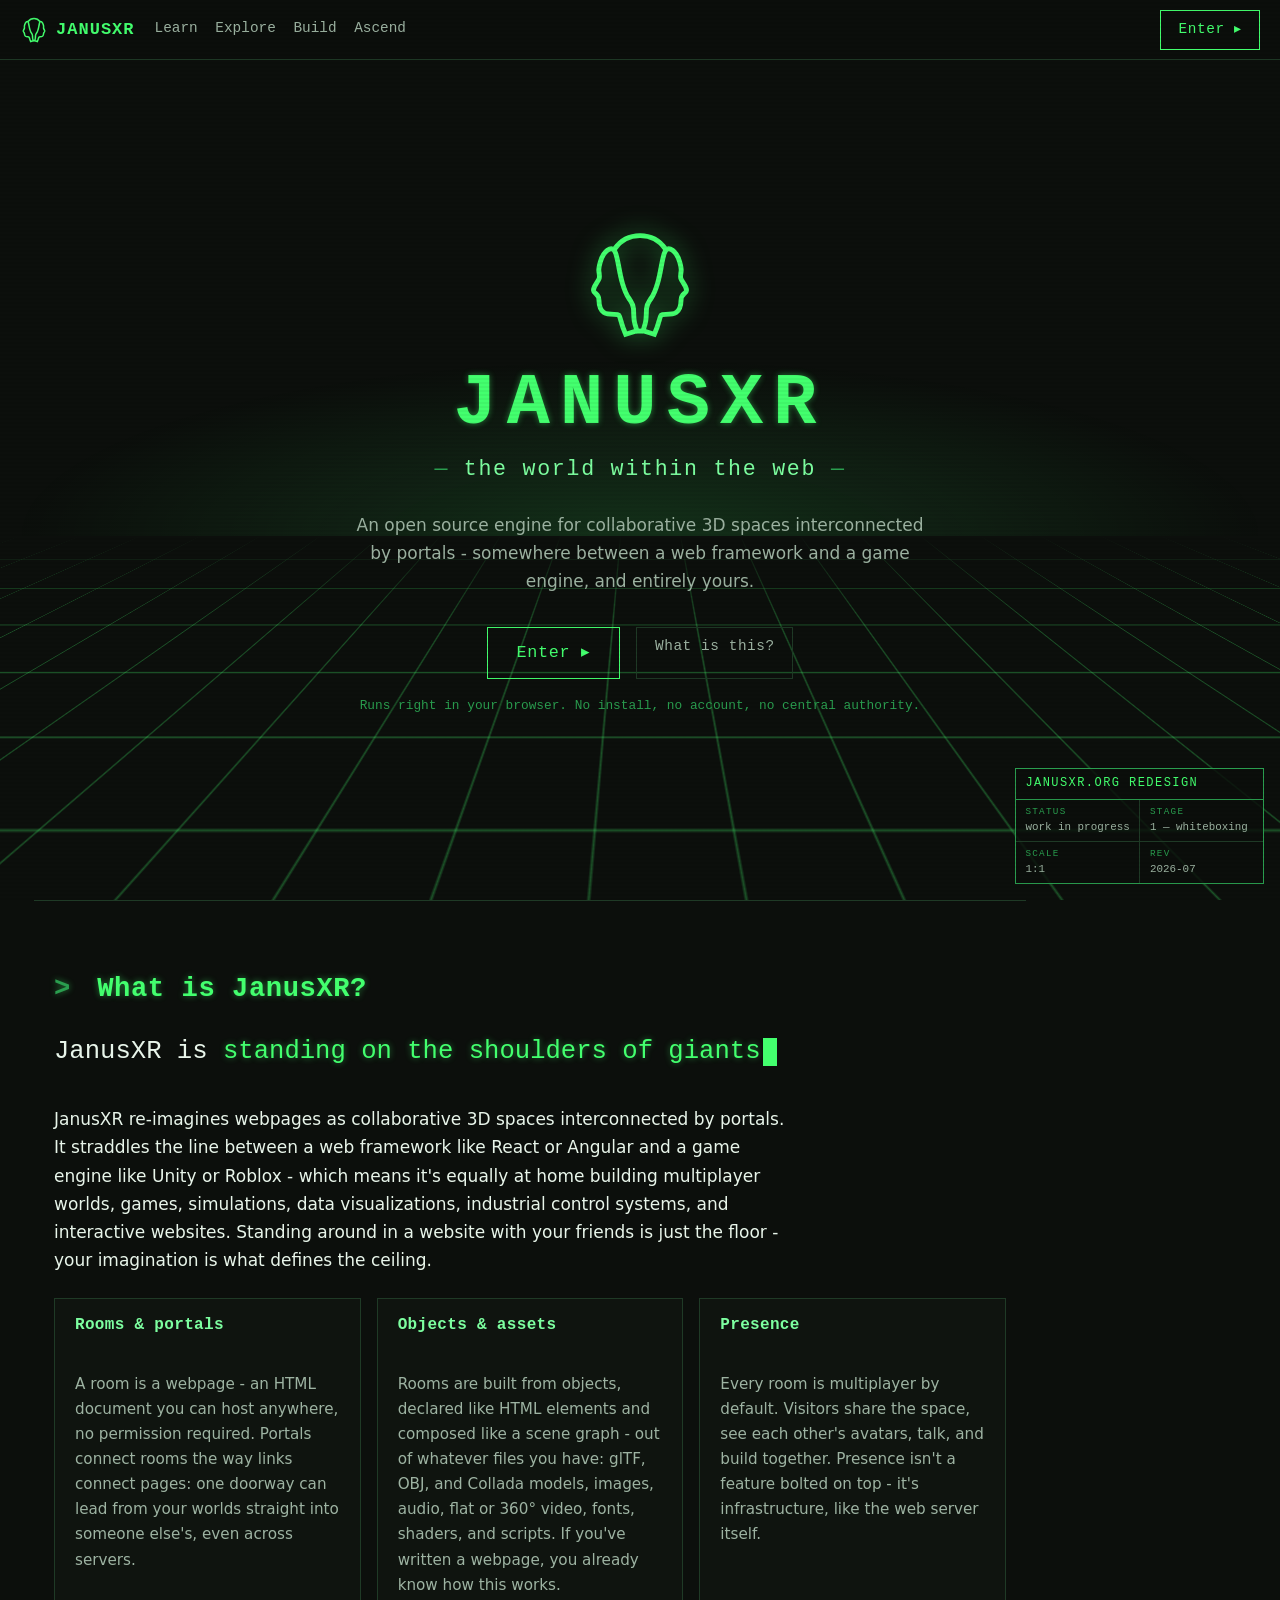
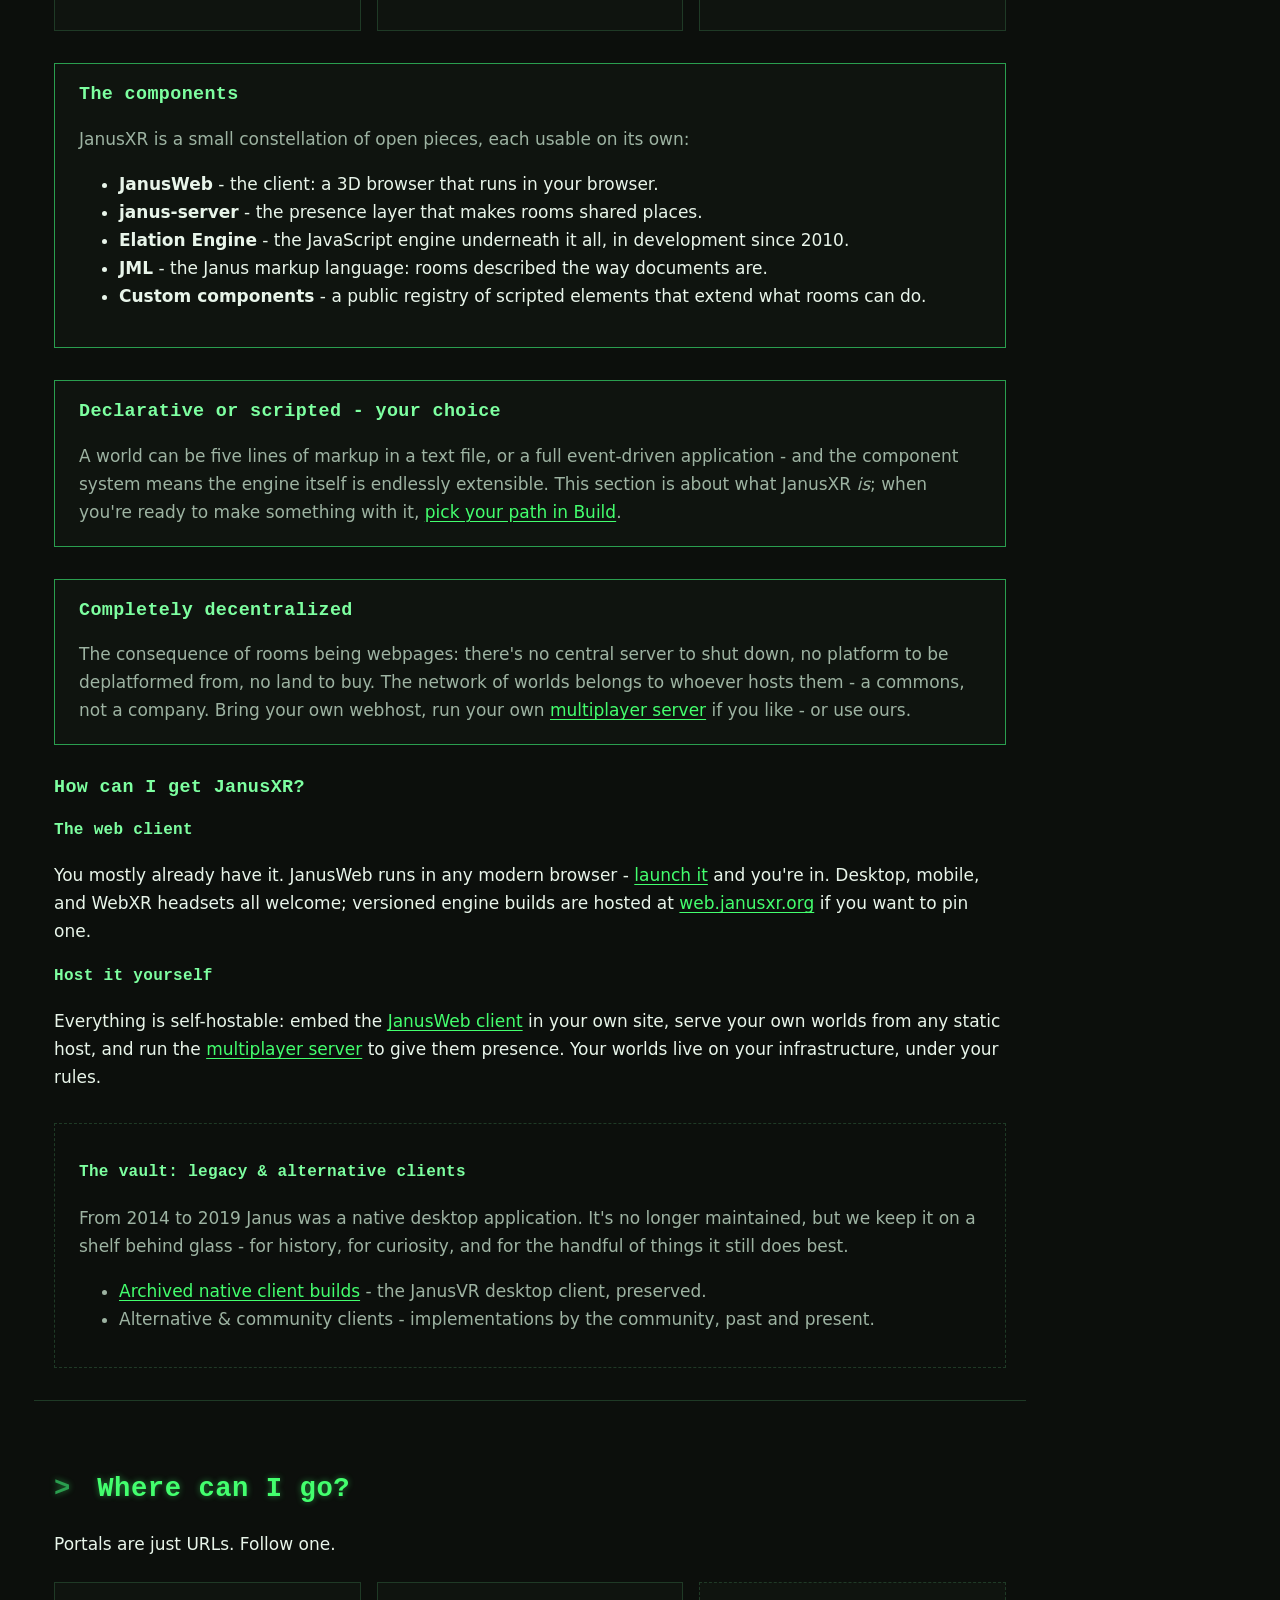
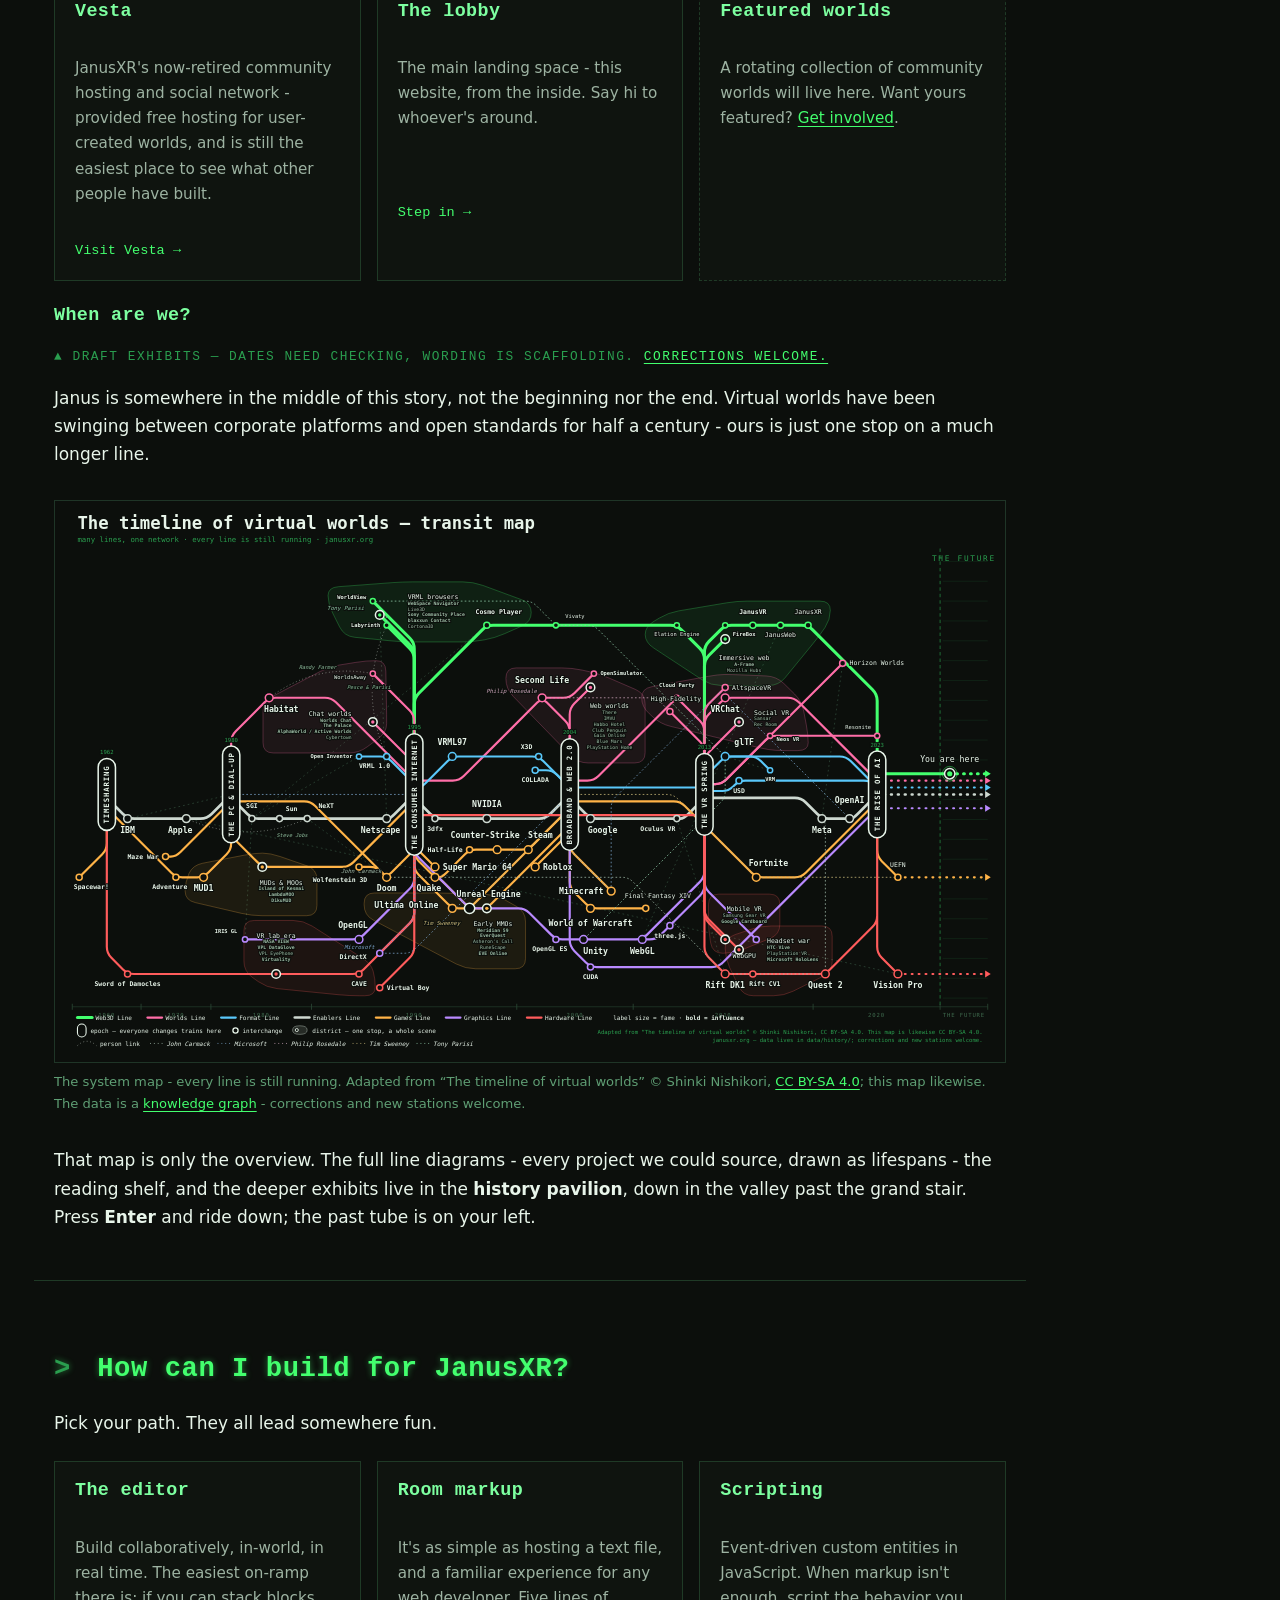
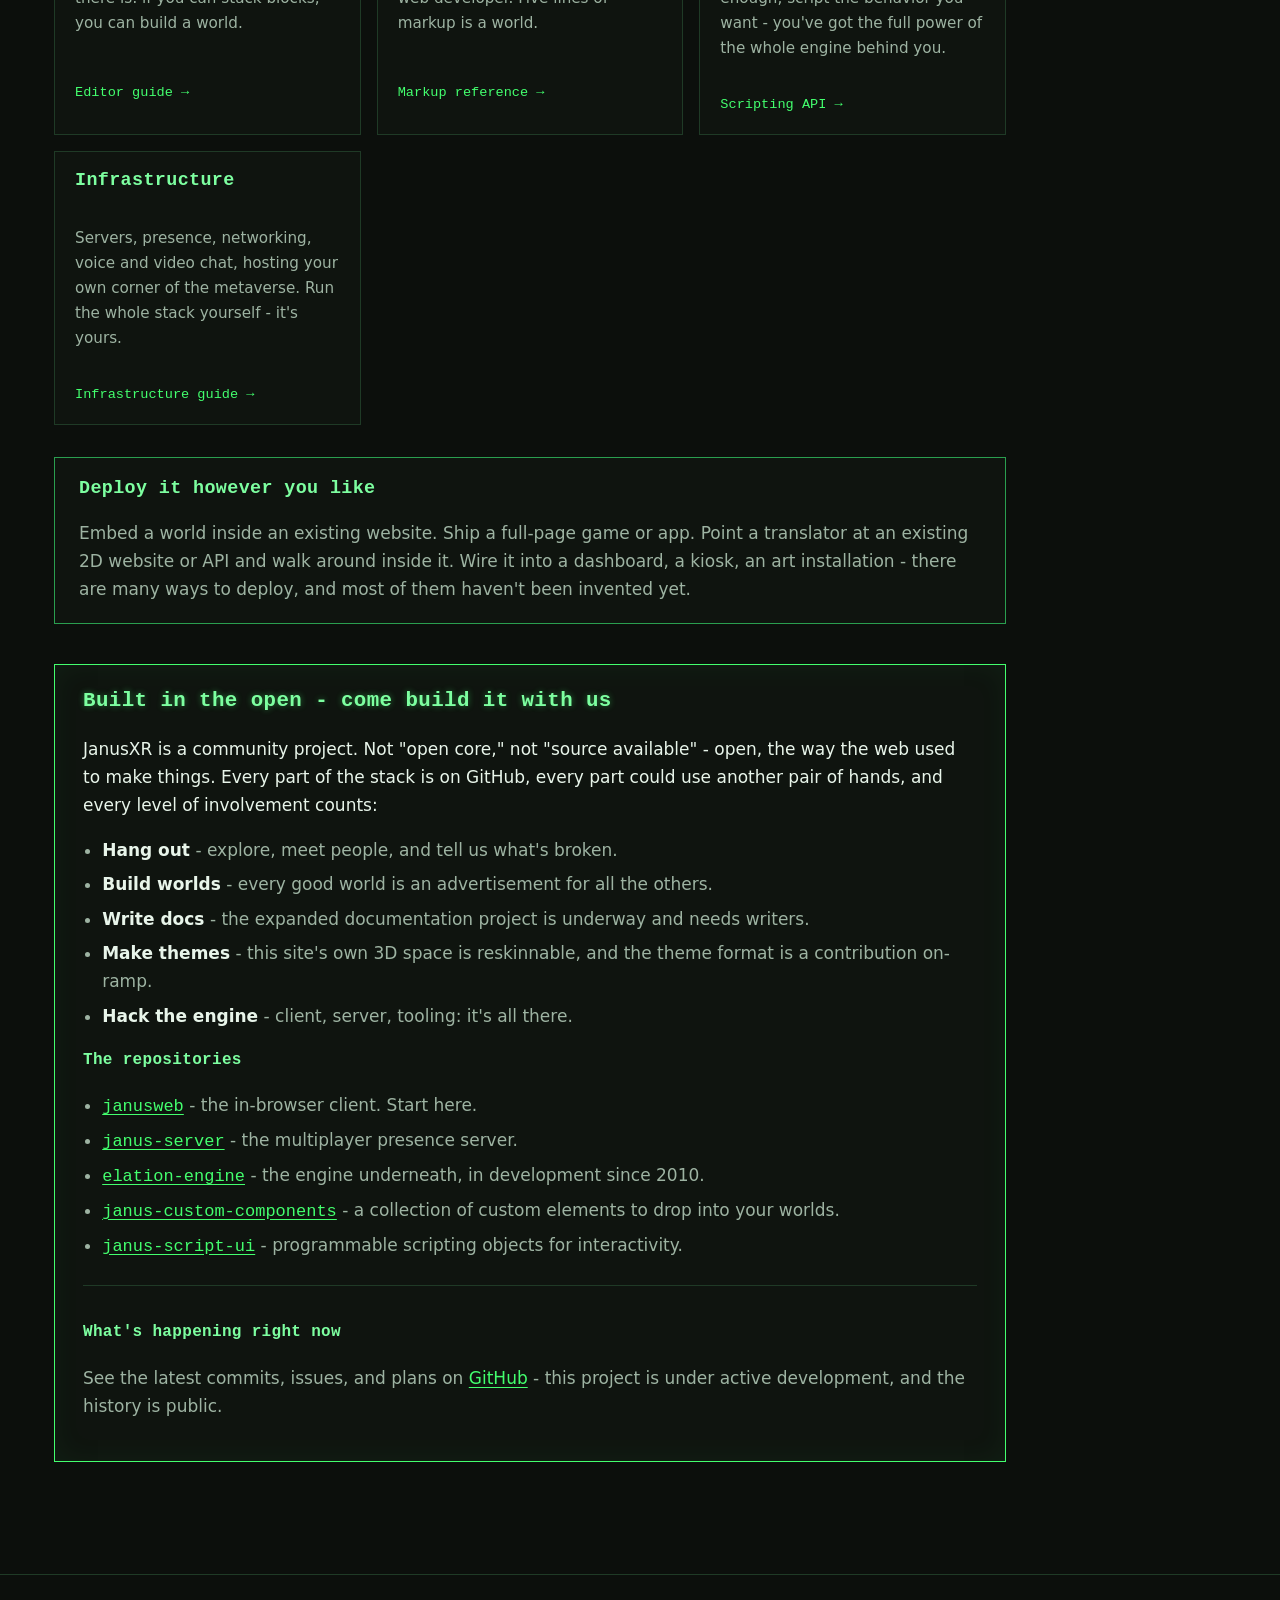
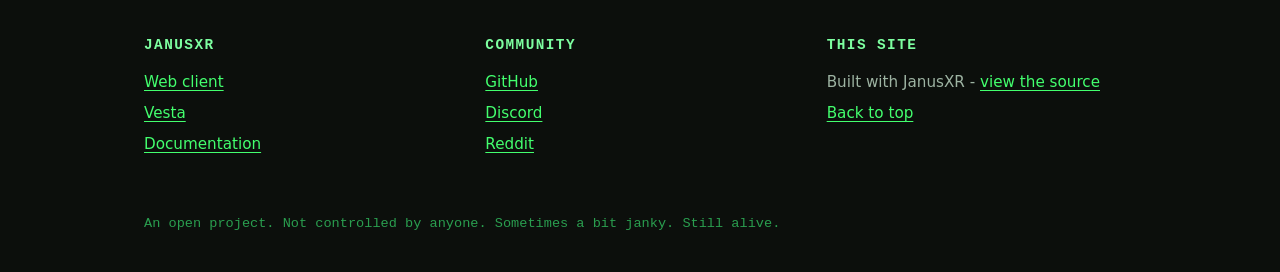
==== commit d6435807: "History project: knowledge graph, transit-map poster, station exhibits The virtual-worlds history ex" ====
--- a/index.html
+++ b/index.html
@@ -33,7 +33,8 @@
     <AssetImage id="sky-right" src="room/skybox/right.png" />
     <AssetImage id="sky-up"    src="room/skybox/up.png" />
     <AssetImage id="sky-down"  src="room/skybox/down.png" />
-    <AssetScript src="room/lobby.js?v=8" />
+    <AssetImage id="history-map" src="assets/history-map.png?v=14" />
+    <AssetScript src="room/lobby.js?v=31" />
   </Assets>
   <Room js_id="plaza" thirdperson="true" defaultlights="false" ambient="0.02 0.02 0.02" pos="0 0 35" fwd="0 0 -1"
         skybox_front_id="sky-front" skybox_back_id="sky-back" skybox_left_id="sky-left"
@@ -136,16 +137,26 @@
     <Text js_id="era-2014" pos="-16 -3.5 -46" fwd="1 0 0" col="#7dffa0" emissive="#7dffa0" scale="0.4 0.4 1">2014 - FireBox</Text>
     <Text js_id="era-2019" pos="-16 -3.5 -49" fwd="1 0 0" col="#7dffa0" emissive="#7dffa0" scale="0.4 0.4 1">2019 - JanusXR.org</Text>
     <Text js_id="label-history-present" pos="-22.85 -0.9 -46" fwd="1 0 0" col="#2a9e4f" emissive="#2a9e4f" scale="0.7 0.7 1">PRESENT</Text>
-    <Paragraph lighting="false" js_id="mount-history-janus" selector="#history-janus" css="css/phosphor.css" back_col="#0c0f0c" pos="-23.0 -3.05 -46" fwd="1 0 0" scale="2.21 1.7 1" width="780" height="600" />
-    <Paragraph lighting="false" js_id="mount-history-past"   selector="#history-past"   css="css/phosphor.css" back_col="#0c0f0c" pos="-16 -3.0 -41.3" fwd="0 0 -1" scale="1.7 1.5 1" width="560" height="500" />
-    <Paragraph lighting="false" js_id="mount-history-future" selector="#history-future" css="css/phosphor.css" back_col="#0c0f0c" pos="-16 -3.0 -50.7" fwd="0 0 1" scale="1.7 1.5 1" width="560" height="500" />
+    <Paragraph lighting="false" js_id="mount-history-janus" selector="#history-janus" css="css/phosphor.css?v=4" back_col="#0c0f0c" pos="-23.0 -3.05 -46" fwd="1 0 0" scale="2.21 1.7 1" width="780" height="600" />
+    <Paragraph lighting="false" js_id="mount-history-past"   selector="#history-past"   css="css/phosphor.css?v=4" back_col="#0c0f0c" pos="-16 -3.0 -41.3" fwd="0 0 -1" scale="1.7 1.5 1" width="560" height="500" />
+    <Paragraph lighting="false" js_id="mount-history-future" selector="#history-future" css="css/phosphor.css?v=4" back_col="#0c0f0c" pos="-16 -3.0 -50.7" fwd="0 0 1" scale="1.7 1.5 1" width="560" height="500" />
+    <Image id="history-map" js_id="station-map" pos="-9.53 -3.3 -42.56" fwd="0.848 0 0.53" scale="1.31 0.775 1" lighting="false" />
+    <Object id="cube" js_id="media-truenames"      pos="-22.9 -2.62 -50.50" scale="0.05 0.34 0.22" col="#2a9e4f" collision_id="cube" />
+    <Object id="cube" js_id="media-tron"           pos="-22.9 -2.62 -49.94" scale="0.04 0.36 0.20" col="#2a7a9e" collision_id="cube" />
+    <Object id="cube" js_id="media-neuromancer"    pos="-22.9 -2.62 -49.38" scale="0.05 0.34 0.22" col="#2a9e4f" collision_id="cube" />
+    <Object id="cube" js_id="media-lessons-habitat" pos="-22.9 -2.63 -48.82" scale="0.03 0.30 0.24" col="#8d978f" collision_id="cube" />
+    <Object id="cube" js_id="media-snowcrash"      pos="-22.9 -3.52 -50.50" scale="0.05 0.34 0.22" col="#2a9e4f" collision_id="cube" />
+    <Object id="cube" js_id="media-designing-vw"   pos="-22.9 -3.53 -49.94" scale="0.03 0.30 0.24" col="#8d978f" collision_id="cube" />
+    <Object id="cube" js_id="media-sao"            pos="-22.9 -3.52 -49.38" scale="0.04 0.36 0.20" col="#9e2a5c" collision_id="cube" />
+    <Object id="cube" js_id="media-rpo"            pos="-22.9 -3.52 -48.82" scale="0.05 0.34 0.22" col="#2a9e4f" collision_id="cube" />
+    <Paragraph lighting="false" js_id="mount-media-detail" collision_id="cube" collision_scale="1.15 0.72 0.05" css="css/phosphor.css?v=4" back_col="#0c0f0c" pos="-23.02 -1.35 -49.55" fwd="1 0 0" scale="1.15 0.72 1" width="640" height="400">The shelf: quintessential reading and viewing. Pick something.</Paragraph>
   </Object>
 
-      <Object id="cube" js_id="hero"    pos="0 0 35"        fwd="0 0.113 -0.994"    scale="0.1 0.1 0.1" visible="false" collision_id="" />
-    <Object id="cube" js_id="learn"   pos="-3.94 2 19.31" fwd="-0.983 0.067 -0.174" scale="0.1 0.1 0.1" visible="false" collision_id="" />
-    <Object id="cube" js_id="explore" pos="0 1.2 4.5"     fwd="0 -0.141 -0.990"   scale="0.1 0.1 0.1" visible="false" collision_id="" />
-    <Object id="cube" js_id="build"   pos="3.94 2 19.31"  fwd="0.983 0.067 -0.174"  scale="0.1 0.1 0.1" visible="false" collision_id="" />
-    <Object id="cube" js_id="footer"  pos="0 13 41"       fwd="0 -0.499 -0.866"   scale="0.1 0.1 0.1" visible="false" collision_id="" />
+      <Object id="cube" js_id="hero" locked="true"    pos="0 0 35"        fwd="0 0.113 -0.994"    scale="0.1 0.1 0.1" visible="false" collision_id="" />
+    <Object id="cube" js_id="learn" locked="true"   pos="-3.94 2 19.31" fwd="-0.983 0.067 -0.174" scale="0.1 0.1 0.1" visible="false" collision_id="" />
+    <Object id="cube" js_id="explore" locked="true" pos="0 1.2 4.5"     fwd="0 -0.141 -0.990"   scale="0.1 0.1 0.1" visible="false" collision_id="" />
+    <Object id="cube" js_id="build" locked="true"   pos="3.94 2 19.31"  fwd="0.983 0.067 -0.174"  scale="0.1 0.1 0.1" visible="false" collision_id="" />
+    <Object id="cube" js_id="footer" locked="true"  pos="0 13 41"       fwd="0 -0.499 -0.866"   scale="0.1 0.1 0.1" visible="false" collision_id="" />
 
   </Room>
 </FireBoxRoom>
@@ -357,7 +368,22 @@
     <p class="draft-note">▲ draft exhibits — dates need checking, wording is scaffolding. <a href="#build-opensource">Corrections welcome.</a></p>
     <p>Janus is somewhere in the middle of this story, not the beginning nor the end. 
   Virtual worlds have been swinging between corporate platforms and open standards for
-  half a century - this is just one stop on a much longer line.</p>
+  half a century - ours is just one stop on a much longer line.</p>
+
+  <figure class="history-map">
+    <a href="assets/history-map.svg"><img src="assets/history-map.svg?v=14" width="2200" height="1300"
+      alt="A subway-style transit map of virtual world history: seven lines - Web3D, Worlds, Games, Format, Graphics, Hardware, and Company - running from the 1960s into the future, with the Janus projects on the Web3D line arriving at a station marked You Are Here."></a>
+    <figcaption>The system map - every line is still running. Adapted from
+    &#8220;The timeline of virtual worlds&#8221; &#169; Shinki Nishikori,
+    <a href="https://creativecommons.org/licenses/by-sa/4.0/">CC BY-SA 4.0</a>; this map likewise.
+    The data is a <a href="data/history/">knowledge graph</a> - corrections and new stations welcome.</figcaption>
+  </figure>
+
+  <p class="history-pointer">That map is only the overview. The full line
+  diagrams - every project we could source, drawn as lifespans - the reading
+  shelf, and the deeper exhibits live in the <strong>history pavilion</strong>,
+  down in the valley past the grand stair. Press <strong>Enter</strong> and
+  ride down; the past tube is on your left.</p>
 
   <div class="history-station">
     <div id="history-past" class="tube tube-past">
--- a/css/phosphor.css
+++ b/css/phosphor.css
@@ -558,3 +558,25 @@
   transform: rotate(-12deg);
   pointer-events: none;
 }
+/* --- history: system map + reading list ------------------------------- */
+.history-map { margin: 2rem 0; }
+.history-map img { width: 100%; height: auto; display: block; border: 1px solid #1f3527; }
+.history-map figcaption { font-size: 0.82rem; color: #5f9e74; margin-top: 0.5rem; }
+.history-media { margin: 2rem 0; }
+.media-list { list-style: none; padding: 0; }
+.media-list li { margin: 0.7rem 0; }
+.media-open { color: #43ff6e; }
+
+/* --- history: per-track line diagrams ---------------------------------- */
+.history-lines { margin: 2rem 0; }
+.history-lines details { margin: 0.6rem 0; border: 1px solid #1f3527; }
+.history-lines summary { padding: 0.5rem 0.8rem; cursor: pointer; color: #7dffa0; }
+.history-lines summary:hover { background: #101711; }
+.history-lines figure { margin: 0; }
+.history-lines img { width: 100%; height: auto; display: block; }
+
+
+/* the station tubes are 3D-mount source content only (selector-mounted
+   Paragraphs in the history pavilion read their markup); the 2D page
+   doesn't render them */
+.history-station { display: none; }
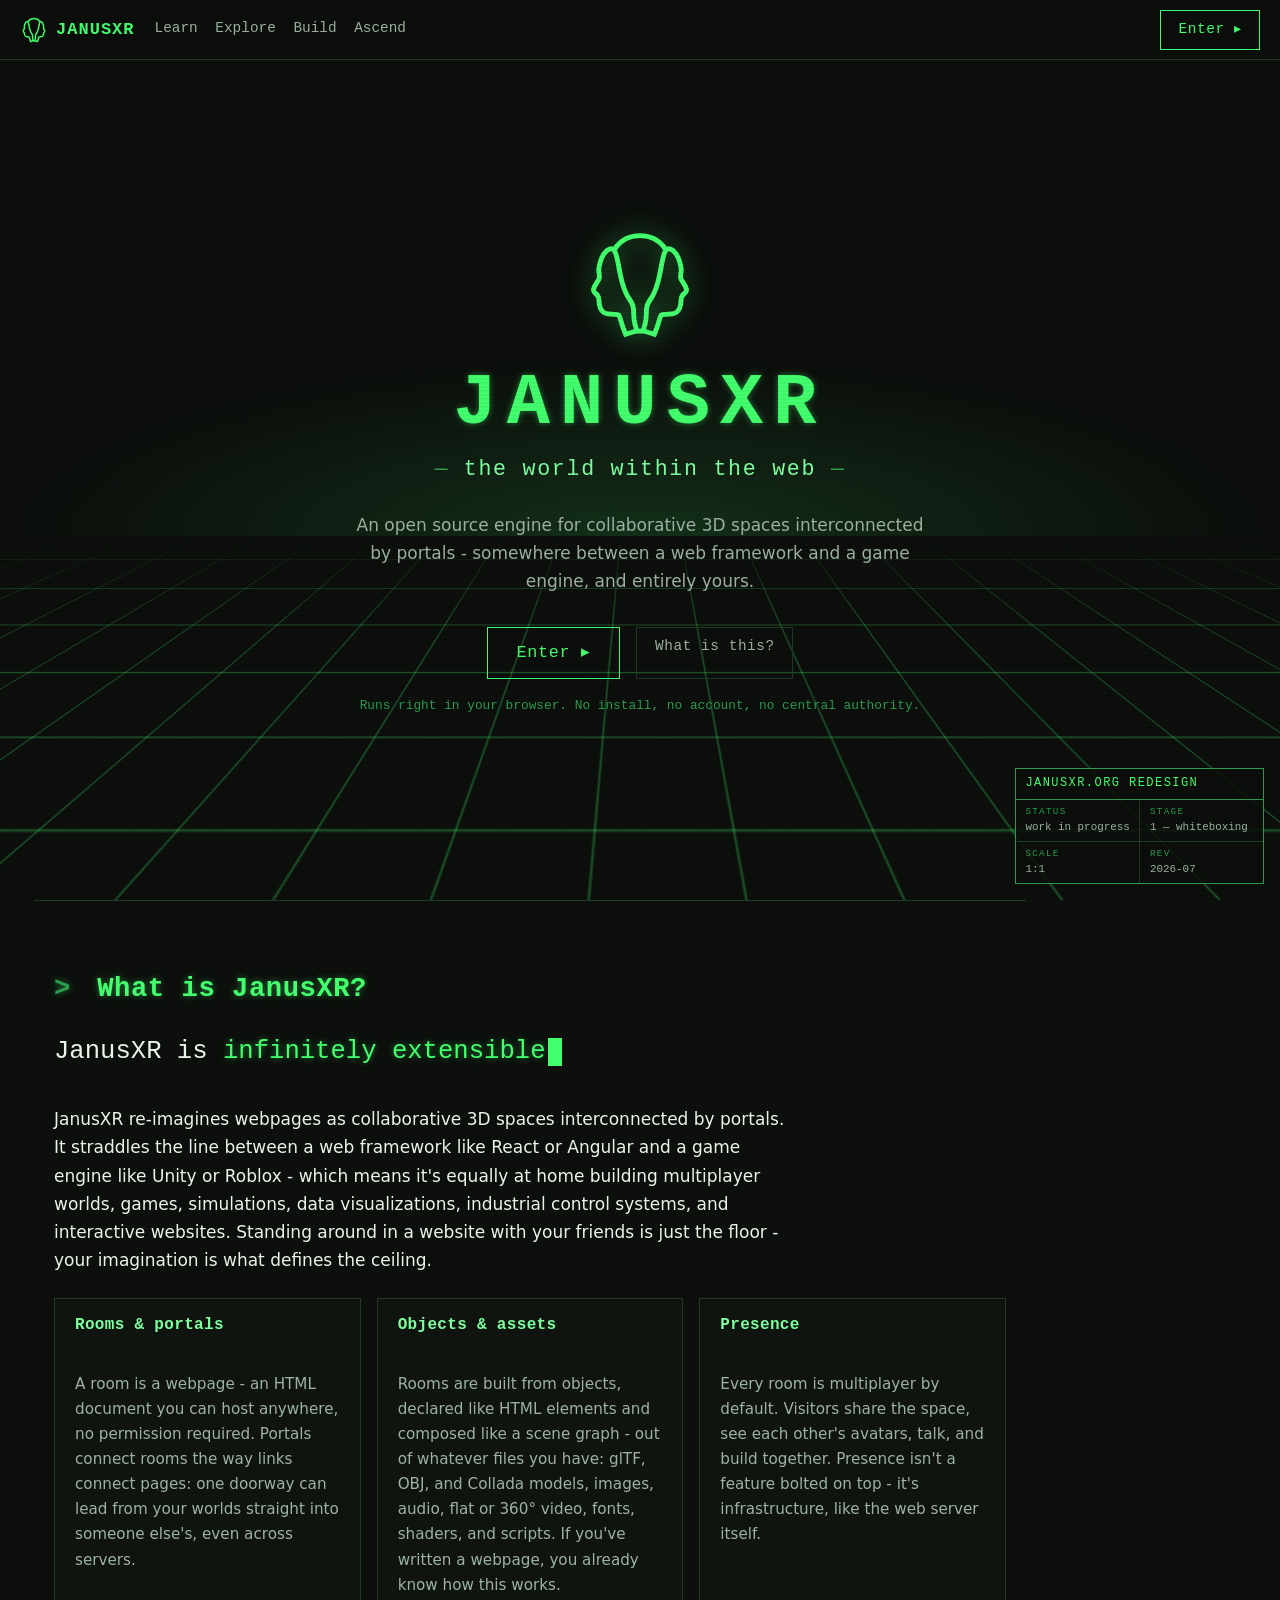
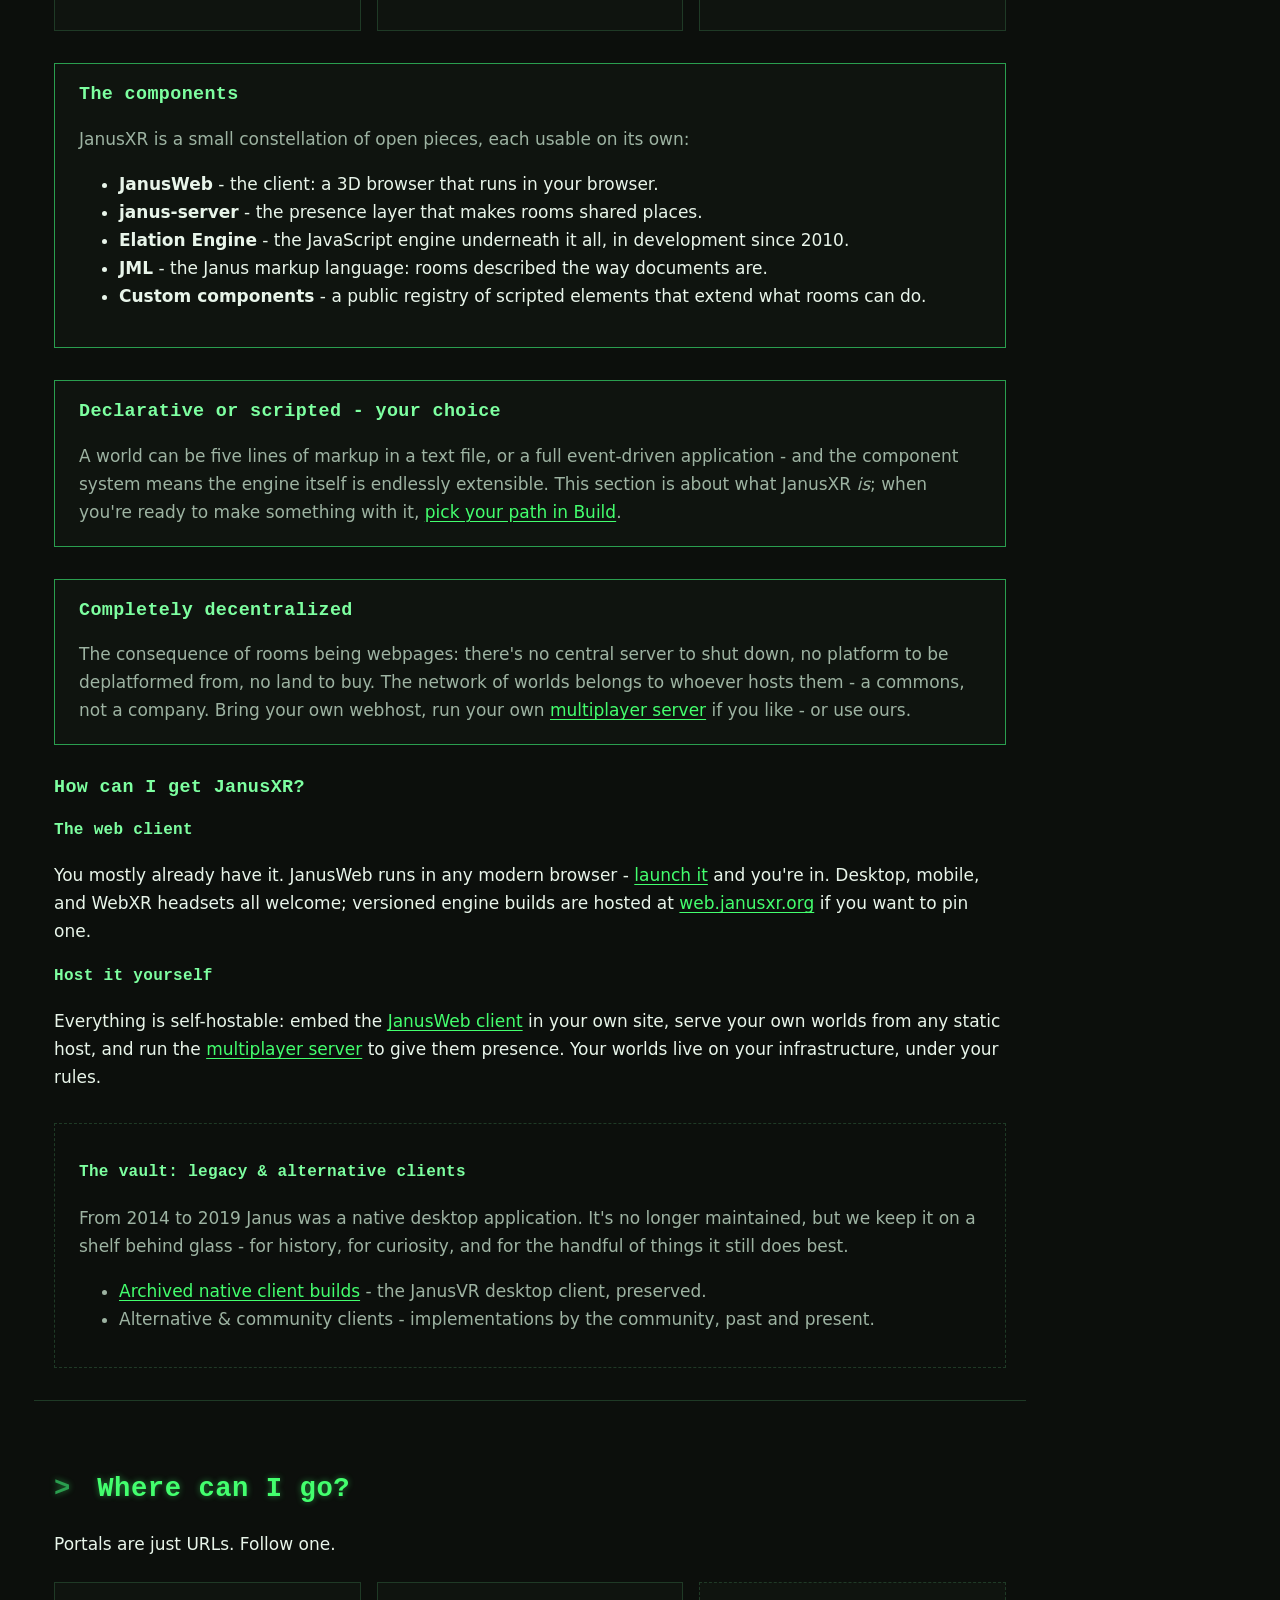
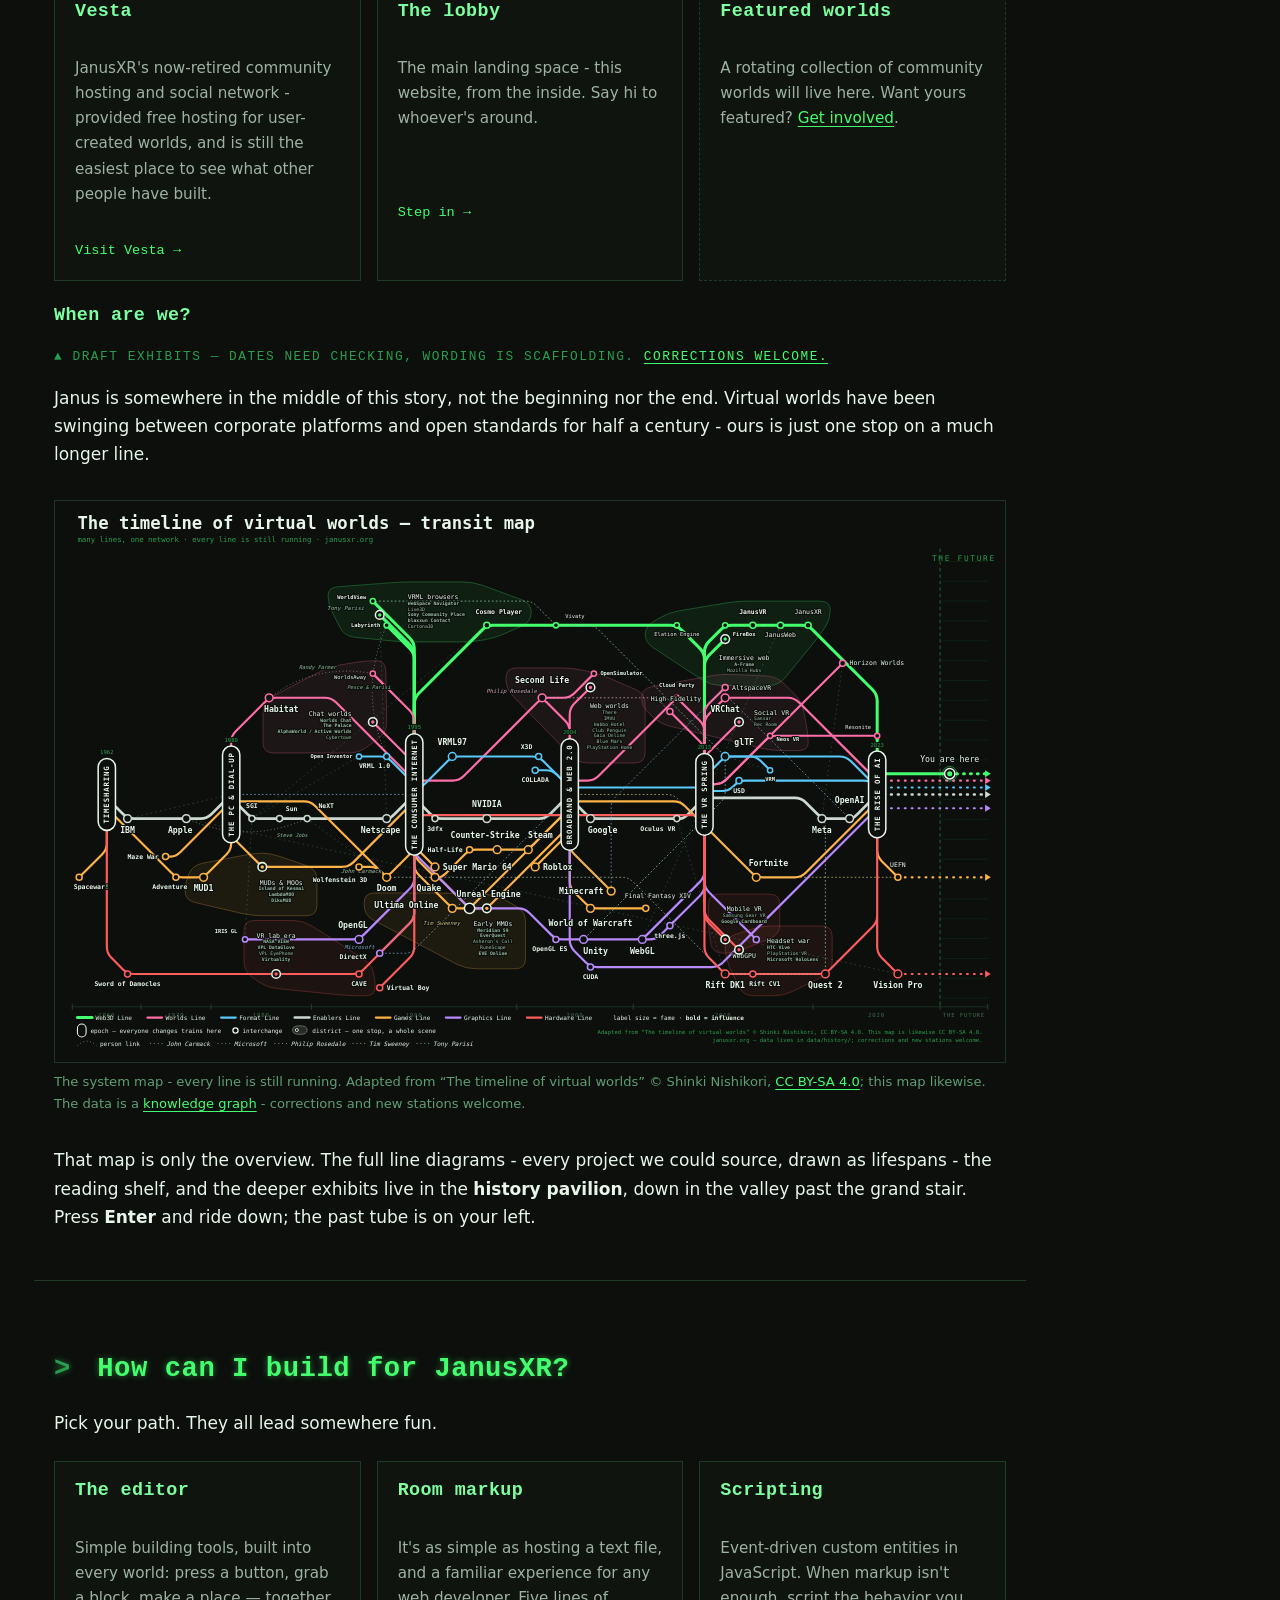
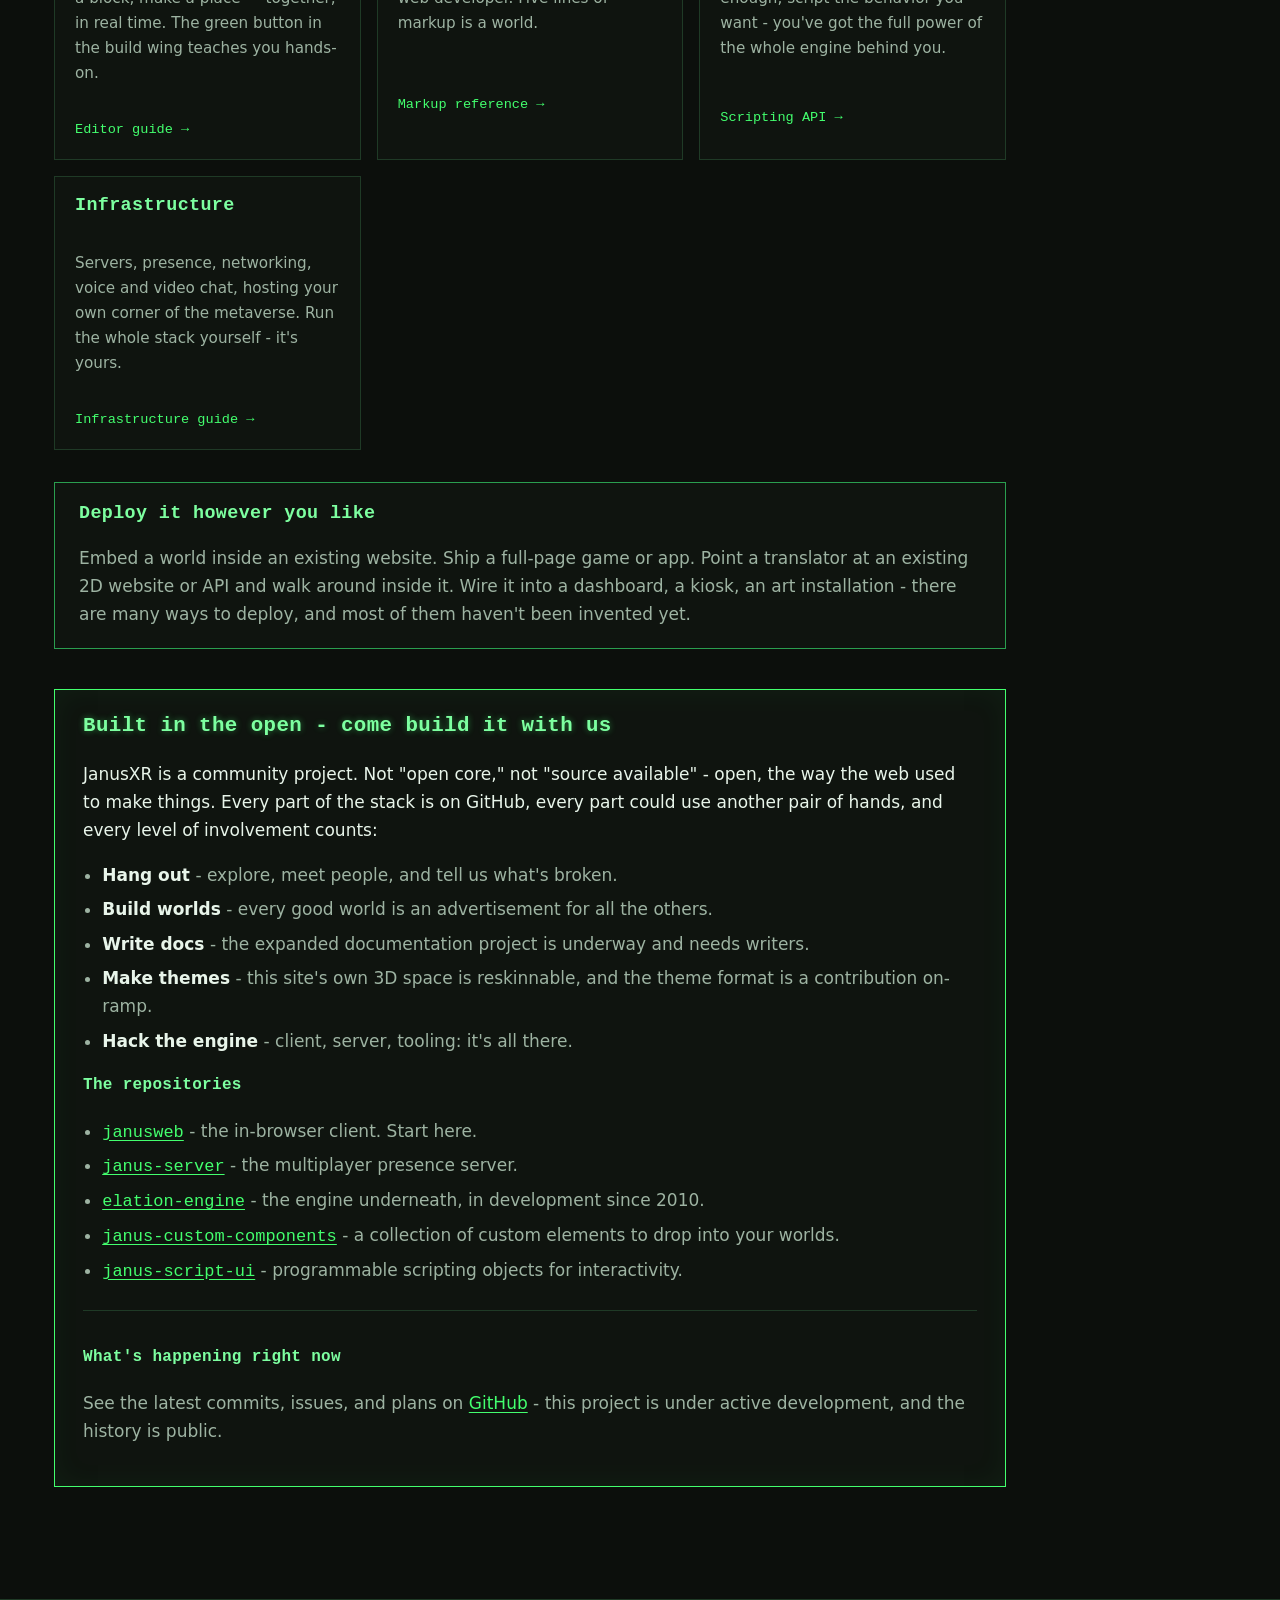
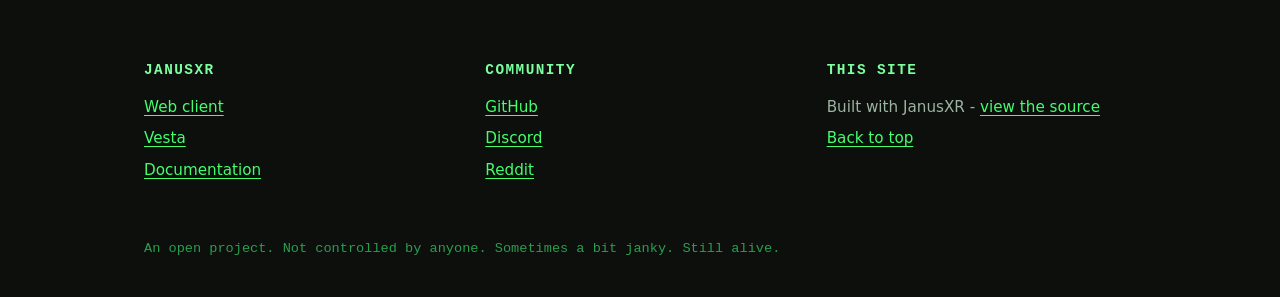
==== commit a5b3629a: "Build wing: editor bay, guided tutorial, lazy webui The editor hall becomes a hands-on teacher. A pe" ====
--- a/index.html
+++ b/index.html
@@ -23,10 +23,10 @@
 <!--
 <FireBoxRoom>
   <Assets>
-    <AssetObject id="lobby" src="room/models/lobby.glb?v=11" />
-  <AssetObject id="esplanade" src="room/models/esplanade.glb?v=11" />
-  <AssetObject id="world" src="room/models/world.glb?v=11" />
-    <AssetObject id="coin" src="room/models/coin.glb?v=11" />
+    <AssetObject id="lobby" src="room/models/lobby.glb?v=12" />
+  <AssetObject id="esplanade" src="room/models/esplanade.glb?v=12" />
+  <AssetObject id="world" src="room/models/world.glb?v=12" />
+    <AssetObject id="coin" src="room/models/coin.glb?v=12" />
     <AssetImage id="sky-front" src="room/skybox/front.png" />
     <AssetImage id="sky-back"  src="room/skybox/back.png" />
     <AssetImage id="sky-left"  src="room/skybox/left.png" />
@@ -41,11 +41,11 @@
         skybox_right_id="sky-right" skybox_up_id="sky-up" skybox_down_id="sky-down"
         fog="true" fog_mode="exp" fog_density="0.0035" fog_col="#0c0f0c">
 
-    <Object id="world" js_id="world-frame" shadow_side="front" pos="0 0 0" />
-    <Light js_id="light-sun" light_directional="true" pos="-25 40 25" col="#b8ffd0" light_intensity="3" light_range="45" light_shadow="true" light_shadow_size="2048" light_shadow_bias="-0.0002" light_shadow_normalbias="0.2" />
-  <Object id="cube" js_id="col-ground" pos="0 -5.25 0" scale="110 0.5 110" visible="false" collision_id="cube" />
-
-  <Object js_id="lobby-group" pos="0 0 20">
+    <Object id="world" js_id="world-frame" locked="true" shadow_side="front" pos="0 0 0" />
+    <Light js_id="light-sun" locked="true" light_directional="true" pos="-25 40 25" col="#b8ffd0" light_intensity="3" light_range="45" light_shadow="true" light_shadow_size="2048" light_shadow_bias="-0.0002" light_shadow_normalbias="0.2" />
+  <Object id="cube" js_id="col-ground" locked="true" pos="0 -5.25 0" scale="110 0.5 110" visible="false" collision_id="cube" />
+
+  <Object js_id="lobby-group" locked="true" pos="0 0 20">
     <Object id="lobby" js_id="lobby-architecture" shadow_side="front" pos="0 0 0" />
     <Object id="cube" js_id="col-plaza"      pos="0 -0.25 0"        scale="34 0.5 34"  visible="false" collision_id="cube" />
     <Object id="cube" js_id="col-corridor"   pos="0 -0.25 21"       scale="7 0.5 14"   visible="false" collision_id="cube" />
@@ -100,26 +100,40 @@
     <Text js_id="label-learn" pos="-15.95 4.9 -2.81" fwd="0.9848 0 0.1736" col="#43ff6e" emissive="#43ff6e" scale="3 3 1">LEARN</Text>
     <Text js_id="learn-is-title" pos="-25.71 3.9 -6.41" fwd="0.970 0 0.242" col="#e8f5ea" emissive="#e8f5ea" font_scale="false" scale="0.45 0.45 1">JanusXR is</Text>
     <Text js_id="learn-is-display" pos="-25.71 2.6 -6.41" fwd="0.970 0 0.242" col="#43ff6e" emissive="#43ff6e" font_scale="false" scale="0.2 0.2 1">...</Text>
-    <Paragraph lighting="false" js_id="mount-learn-rooms"    selector="#learn-rooms"   css="css/phosphor.css" back_col="#0c0f0c" pos="-26.58 1.85 0.93" fwd="0.999 0 -0.035" scale="1.05 1.4 1" width="320" height="440" />
-    <Paragraph lighting="false" js_id="mount-learn-objects"  selector="#learn-objects"    css="css/phosphor.css" back_col="#0c0f0c" pos="-25.30 1.85 8.22" fwd="0.951 0 -0.309" scale="1.05 1.4 1" width="320" height="440" />
-    <Paragraph lighting="false" js_id="mount-learn-presence" selector="#learn-presence" css="css/phosphor.css" back_col="#0c0f0c" pos="-22.05 1.85 14.88" fwd="0.829 0 -0.559" scale="1.05 1.4 1" width="320" height="440" />
-    <Paragraph lighting="false" js_id="mount-learn-stack" selector="#learn-stack" css="css/phosphor.css" back_col="#0c0f0c" pos="-11.88 1.85 13.19" fwd="-0.669 0 0.743" scale="1.8 1.4 1" width="560" height="440" />
-    <Paragraph lighting="false" js_id="mount-learn-extensible" selector="#learn-extensible" css="css/phosphor.css" back_col="#0c0f0c" pos="-17.06 1.85 4.89" fwd="-0.961 0 0.276" scale="1.8 1.1 1" width="600" height="380" />
-    <Paragraph lighting="false" js_id="mount-learn-decentralized" selector="#learn-decentralized" css="css/phosphor.css" back_col="#0c0f0c" pos="-15.05 1.85 9.41" fwd="-0.848 0 0.530" scale="1.8 1.25 1" width="640" height="430" />
-    <Paragraph lighting="false" js_id="mount-get-webclient" selector="#get-webclient" css="css/phosphor.css" back_col="#0c0f0c" pos="-17.10 1.85 20.38" fwd="0.643 0 -0.766" scale="1.7 1.2 1" width="640" height="450" />
-    <Paragraph lighting="false" js_id="mount-get-selfhost"  selector="#get-selfhost"  css="css/phosphor.css" back_col="#0c0f0c" pos="-7.78 1.85 15.95" fwd="-0.438 0 0.899" scale="1.7 1.2 1" width="640" height="450" />
-    <Paragraph lighting="false" js_id="mount-get-legacy"    selector="#get-legacy"    css="css/phosphor.css" back_col="#0c0f0c" pos="-10.82 1.85 24.30" fwd="0.407 0 -0.914" scale="1.6 1.3 1" width="600" height="480" />
+    <Paragraph lighting="false" js_id="mount-learn-rooms"    selector="#learn-rooms"   css="css/phosphor.css?v=4" back_col="#0c0f0c" pos="-26.58 1.85 0.93" fwd="0.999 0 -0.035" scale="1.05 1.4 1" width="320" height="440" />
+    <Paragraph lighting="false" js_id="mount-learn-objects"  selector="#learn-objects"    css="css/phosphor.css?v=4" back_col="#0c0f0c" pos="-25.30 1.85 8.22" fwd="0.951 0 -0.309" scale="1.05 1.4 1" width="320" height="440" />
+    <Paragraph lighting="false" js_id="mount-learn-presence" selector="#learn-presence" css="css/phosphor.css?v=4" back_col="#0c0f0c" pos="-22.05 1.85 14.88" fwd="0.829 0 -0.559" scale="1.05 1.4 1" width="320" height="440" />
+    <Paragraph lighting="false" js_id="mount-learn-stack" selector="#learn-stack" css="css/phosphor.css?v=4" back_col="#0c0f0c" pos="-11.88 1.85 13.19" fwd="-0.669 0 0.743" scale="1.8 1.4 1" width="560" height="440" />
+    <Paragraph lighting="false" js_id="mount-learn-extensible" selector="#learn-extensible" css="css/phosphor.css?v=4" back_col="#0c0f0c" pos="-17.06 1.85 4.89" fwd="-0.961 0 0.276" scale="1.8 1.1 1" width="600" height="380" />
+    <Paragraph lighting="false" js_id="mount-learn-decentralized" selector="#learn-decentralized" css="css/phosphor.css?v=4" back_col="#0c0f0c" pos="-15.05 1.85 9.41" fwd="-0.848 0 0.530" scale="1.8 1.25 1" width="640" height="430" />
+    <Paragraph lighting="false" js_id="mount-get-webclient" selector="#get-webclient" css="css/phosphor.css?v=4" back_col="#0c0f0c" pos="-17.10 1.85 20.38" fwd="0.643 0 -0.766" scale="1.7 1.2 1" width="640" height="450" />
+    <Paragraph lighting="false" js_id="mount-get-selfhost"  selector="#get-selfhost"  css="css/phosphor.css?v=4" back_col="#0c0f0c" pos="-7.78 1.85 15.95" fwd="-0.438 0 0.899" scale="1.7 1.2 1" width="640" height="450" />
+    <Paragraph lighting="false" js_id="mount-get-legacy"    selector="#get-legacy"    css="css/phosphor.css?v=4" back_col="#0c0f0c" pos="-10.82 1.85 24.30" fwd="0.407 0 -0.914" scale="1.6 1.3 1" width="600" height="480" />
     <Text js_id="label-build" pos="15.95 4.9 -2.81" fwd="-0.9848 0 0.1736" col="#43ff6e" emissive="#43ff6e" scale="3 3 1">BUILD</Text>
-    <Paragraph lighting="false" js_id="mount-build-opensource" selector="#build-opensource" css="css/phosphor.css" back_col="#0c0f0c" pos="26.15 2.7 -4.61" fwd="-0.985 0 0.174" scale="2.66 2 1" />
-    <Paragraph lighting="false" js_id="mount-build-editor"    selector="#build-editor"    css="css/phosphor.css" back_col="#0c0f0c" pos="26.34 2.0 3.70" fwd="-0.990 0 -0.139" scale="1.2 1.6 1" width="320" height="420" />
-    <Paragraph lighting="false" js_id="mount-build-markup"    selector="#build-markup"    css="css/phosphor.css" back_col="#0c0f0c" pos="24.31 2.0 10.82" fwd="-0.914 0 -0.407" scale="1.2 1.6 1" width="320" height="420" />
-    <Paragraph lighting="false" js_id="mount-build-scripting" selector="#build-scripting" css="css/phosphor.css" back_col="#0c0f0c" pos="20.38 2.0 17.10" fwd="-0.766 0 -0.643" scale="1.2 1.6 1" width="320" height="420" />
+    <Paragraph lighting="false" js_id="mount-build-opensource" selector="#build-opensource" css="css/phosphor.css?v=4" back_col="#0c0f0c" pos="26.15 2.7 -4.61" fwd="-0.985 0 0.174" scale="2.66 2 1" />
+    <Paragraph lighting="false" js_id="mount-build-editor"    selector="#build-editor"    css="css/phosphor.css?v=4" back_col="#0c0f0c" pos="26.34 2.0 3.70" fwd="-0.990 0 -0.139" scale="1.2 1.6 1" width="320" height="420" />
+    <Paragraph lighting="false" js_id="mount-build-markup"    selector="#build-markup"    css="css/phosphor.css?v=4" back_col="#0c0f0c" pos="24.31 2.0 10.82" fwd="-0.914 0 -0.407" scale="1.2 1.6 1" width="320" height="420" />
+    <Paragraph lighting="false" js_id="mount-build-scripting" selector="#build-scripting" css="css/phosphor.css?v=4" back_col="#0c0f0c" pos="20.38 2.0 17.10" fwd="-0.766 0 -0.643" scale="1.2 1.6 1" width="320" height="420" />
     <Object id="cube" js_id="machine-core" pos="21.65 1.6 9.64" scale="0.5 0.5 0.5" col="#43ff6e" angular="0 .8 0" lighting="false" />
-    <Paragraph lighting="false" js_id="mount-build-infra"  selector="#build-infra"  css="css/phosphor.css" back_col="#0c0f0c" pos="9.93 1.85 14.71" fwd="0.559 0 0.829" scale="1.7 1.2 1" width="560" height="410" />
-    <Paragraph lighting="false" js_id="mount-build-deploy" selector="#build-deploy" css="css/phosphor.css" back_col="#0c0f0c" pos="17.48 1.85 3.08" fwd="0.985 0 0.174" scale="1.8 1.1 1" width="660" height="400" />
+    <Paragraph lighting="false" js_id="mount-build-infra"  selector="#build-infra"  css="css/phosphor.css?v=4" back_col="#0c0f0c" pos="9.93 1.85 14.71" fwd="0.559 0 0.829" scale="1.7 1.2 1" width="560" height="410" />
+    <Paragraph lighting="false" js_id="mount-build-deploy" selector="#build-deploy" css="css/phosphor.css?v=4" back_col="#0c0f0c" pos="17.48 1.85 3.08" fwd="0.985 0 0.174" scale="1.8 1.1 1" width="660" height="400" />
   </Object>
 
-  <Object js_id="esplanade-group" pos="0 0 20">
+  <Object js_id="editor-bay" pos="0 0 20">
+    <Object id="cube" js_id="edit-pedestal" locked="true" pos="21.62 0.5 1.89" scale="0.9 1.0 0.9" col="#1a231c" collision_id="cube" />
+    <Object id="cube" js_id="edit-button" locked="true" pos="21.62 1.11 1.89" scale="0.42 0.22 0.42" col="#43ff6e" emissive="#155c28" emissive_intensity="0.8" collision_id="cube" collision_scale="1.4 1.8 1.4" />
+    <Paragraph lighting="false" js_id="mount-edit-tutorial" locked="true" css="css/phosphor.css?v=4" back_col="#000000" back_alpha="0" pos="21.62 1.5 1.89" fwd="-0.996 0 -0.087" scale="1.1 0.24 1" width="920" height="200" pickable="false" collidable="false" />
+    <Text js_id="tut-skip" locked="true" visible="false" pos="21.62 1.6 1.89" fwd="-0.996 0 -0.087" col="#43ff6e" emissive="#2a9e4f" scale="0.22 0.22 1" collision_id="cube" collision_scale="0.7 0.22 0.06">SKIP</Text>
+    <Paragraph lighting="false" js_id="tut-check" locked="true" visible="false" css="css/phosphor.css?v=4" back_col="#0e1a12" back_alpha="0" pos="21 1.6 1.89" fwd="-0.996 0 -0.087" scale="0.09 0.09 1" width="160" height="160" pickable="false" collidable="false" depth_test="false" renderorder="102" />
+    <Object id="cube"     js_id="play-cube"     pos="19.23 0.3 1.68"  scale="0.6 0.6 0.6" col="#ff6ea8" collision_id="cube" />
+    <Object id="sphere"   js_id="play-sphere"   pos="21.43 0.35 3.39" scale="0.7 0.7 0.7" col="#5ac8fa" collision_id="cube" />
+    <Object id="cylinder" js_id="play-cylinder" pos="19.06 0 3.02"    scale="0.5 0.9 0.5" col="#ffb347" collision_id="cube" collision_pos="0 0.45 0" />
+    <Object id="torus"    js_id="play-torus"    pos="21.14 0 4.88"    scale="0.8 0.8 0.8" col="#b98aff" collision_id="cube" collision_scale="1 1 0.5" collision_pos="0 0.4 0" />
+    <Text js_id="play-text" pos="18.81 1.5 4.34" fwd="0.974 0 0.225" col="#43ff6e" emissive="#43ff6e" scale="0.8 0.8 1" collision_id="cube" collision_scale="1.2 0.6 0.2">EDIT ME</Text>
+    <Particle js_id="play-sparks" pos="19.95 0.05 4.75" scale="0.15 0.15 0.15" rate="20" count="120" duration="2.5" loop="true" vel="0 0.7 0" rand_pos="0.4 0 0.4" rand_vel="0.15 0.5 0.15" col="#43ff6e" rand_col="0.2 0.3 0.2" opacity="0.9" fade_in="0.3" fade_out="1" blend_dest="one" lighting="false" />
+  </Object>
+
+  <Object js_id="esplanade-group" locked="true" pos="0 0 20">
     <Object id="esplanade" js_id="esplanade-architecture" shadow_side="front" pos="0 0 0" />
     <Light js_id="light-station" pos="-15 -1.5 -46" col="#7dffa0" light_intensity="8" light_range="18" light_decay="2" />
     <Light js_id="light-promenade-1" pos="0 -1.5 -38" col="#2a9e4f" light_intensity="7" light_range="18" light_decay="2" />
@@ -463,8 +477,9 @@
   <div id="build-ramps" class="cards">
     <article class="card" id="build-editor">
       <h3>The editor</h3>
-      <p>Build collaboratively, in-world, in real time. The easiest on-ramp there
-      is: if you can stack blocks, you can build a world.</p>
+      <p>Simple building tools, built into every world: press a button, grab a
+      block, make a place — together, in real time. The green button in the
+      build wing teaches you hands-on.</p>
       <p class="card-link"><a href="/docs/editor/">Editor guide →</a></p>
     </article>
     <article class="card" id="build-markup">
--- a/css/phosphor.css
+++ b/css/phosphor.css
@@ -430,7 +430,7 @@
 .room-live janus-viewer { visibility: visible; }
 .room-live .hero-scene { display: none; }        /* CSS backdrop replaced by the real room */
 .room-live .hero-content {
-  background: color-mix(in srgb, var(--bg) 55%, transparent);
+  background: color-mix(in srgb, var(--bg) 75%, transparent);
   padding: 2rem;
 }
 .room-live .section {
@@ -558,6 +558,7 @@
   transform: rotate(-12deg);
   pointer-events: none;
 }
+
 /* --- history: system map + reading list ------------------------------- */
 .history-map { margin: 2rem 0; }
 .history-map img { width: 100%; height: auto; display: block; border: 1px solid #1f3527; }
@@ -575,6 +576,45 @@
 .history-lines figure { margin: 0; }
 .history-lines img { width: 100%; height: auto; display: block; }
 
+/* in-world Paragraph textures (janusparagraph renders into .paragraphcontainer;
+   without these the SVG texture falls back to black-on-default) */
+.paragraphcontainer {
+  color: #e8f5ea;
+  background: transparent;
+  font-family: "DejaVu Sans Mono", Menlo, monospace;
+  font-size: 15px;
+  line-height: 1.45;
+  padding: 10px 14px;
+}
+.paragraphcontainer h4 {
+  color: #43ff6e;
+  margin: 0 0 8px;
+  font-size: 17px;
+  letter-spacing: 0.04em;
+}
+.paragraphcontainer p { margin: 0 0 8px; }
+.paragraphcontainer b { color: #43ff6e; font-weight: 700; }
+.paragraphcontainer em { color: #8fbf9e; }
+.paragraphcontainer a { color: #43ff6e; text-decoration: underline; }
+.paragraphcontainer .media-open {
+  color: #2a9e4f;
+  font-style: italic;
+  font-size: 13px;
+  margin-top: 6px;
+}
+.paragraphcontainer .tut-glyph {
+  font-size: 130px;
+  line-height: 150px;
+  color: #43ff6e;
+  text-align: center;
+  margin: 0;
+  text-shadow: 0 0 20px rgba(67, 255, 110, 0.65);
+}
+.paragraphcontainer .tut-card {
+  background: rgba(0, 0, 0, 0.62);
+  border-radius: 18px;
+  padding: 12px 20px;
+}
 
 /* the station tubes are 3D-mount source content only (selector-mounted
    Paragraphs in the history pavilion read their markup); the 2D page
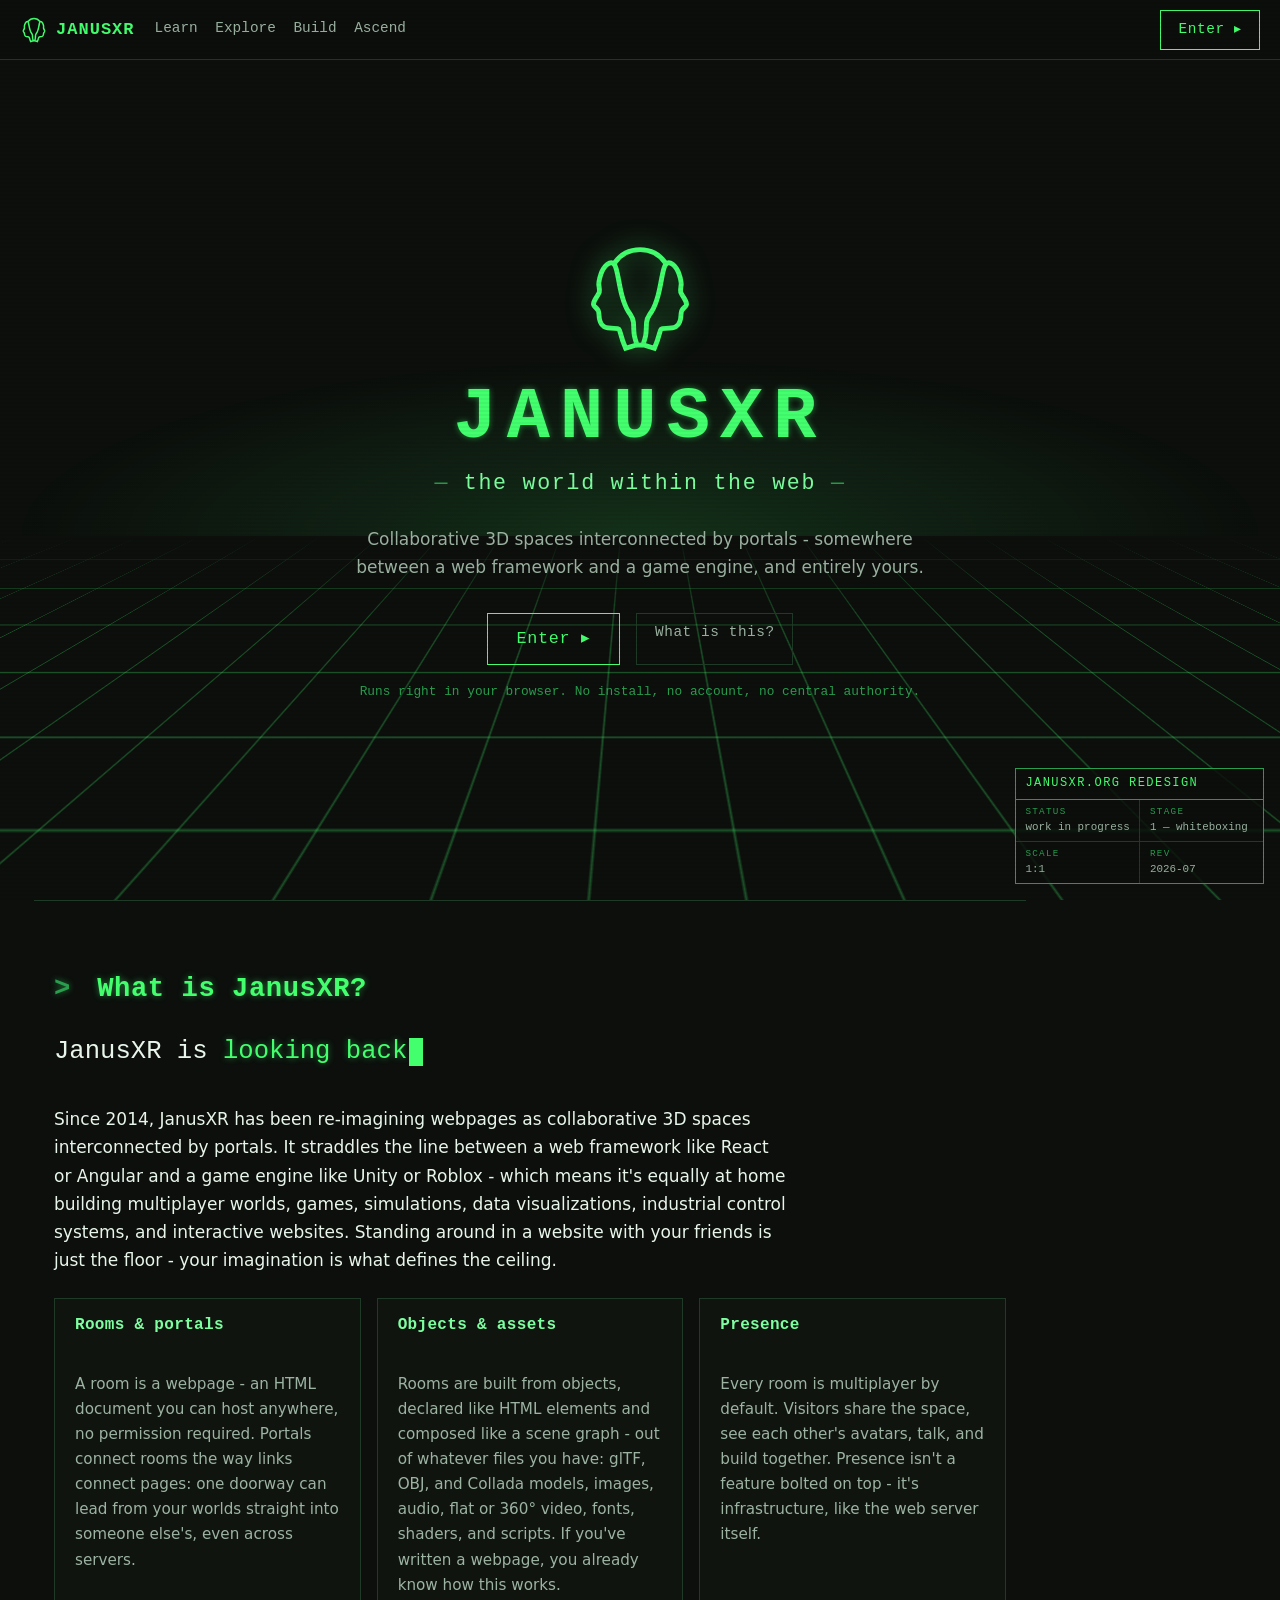
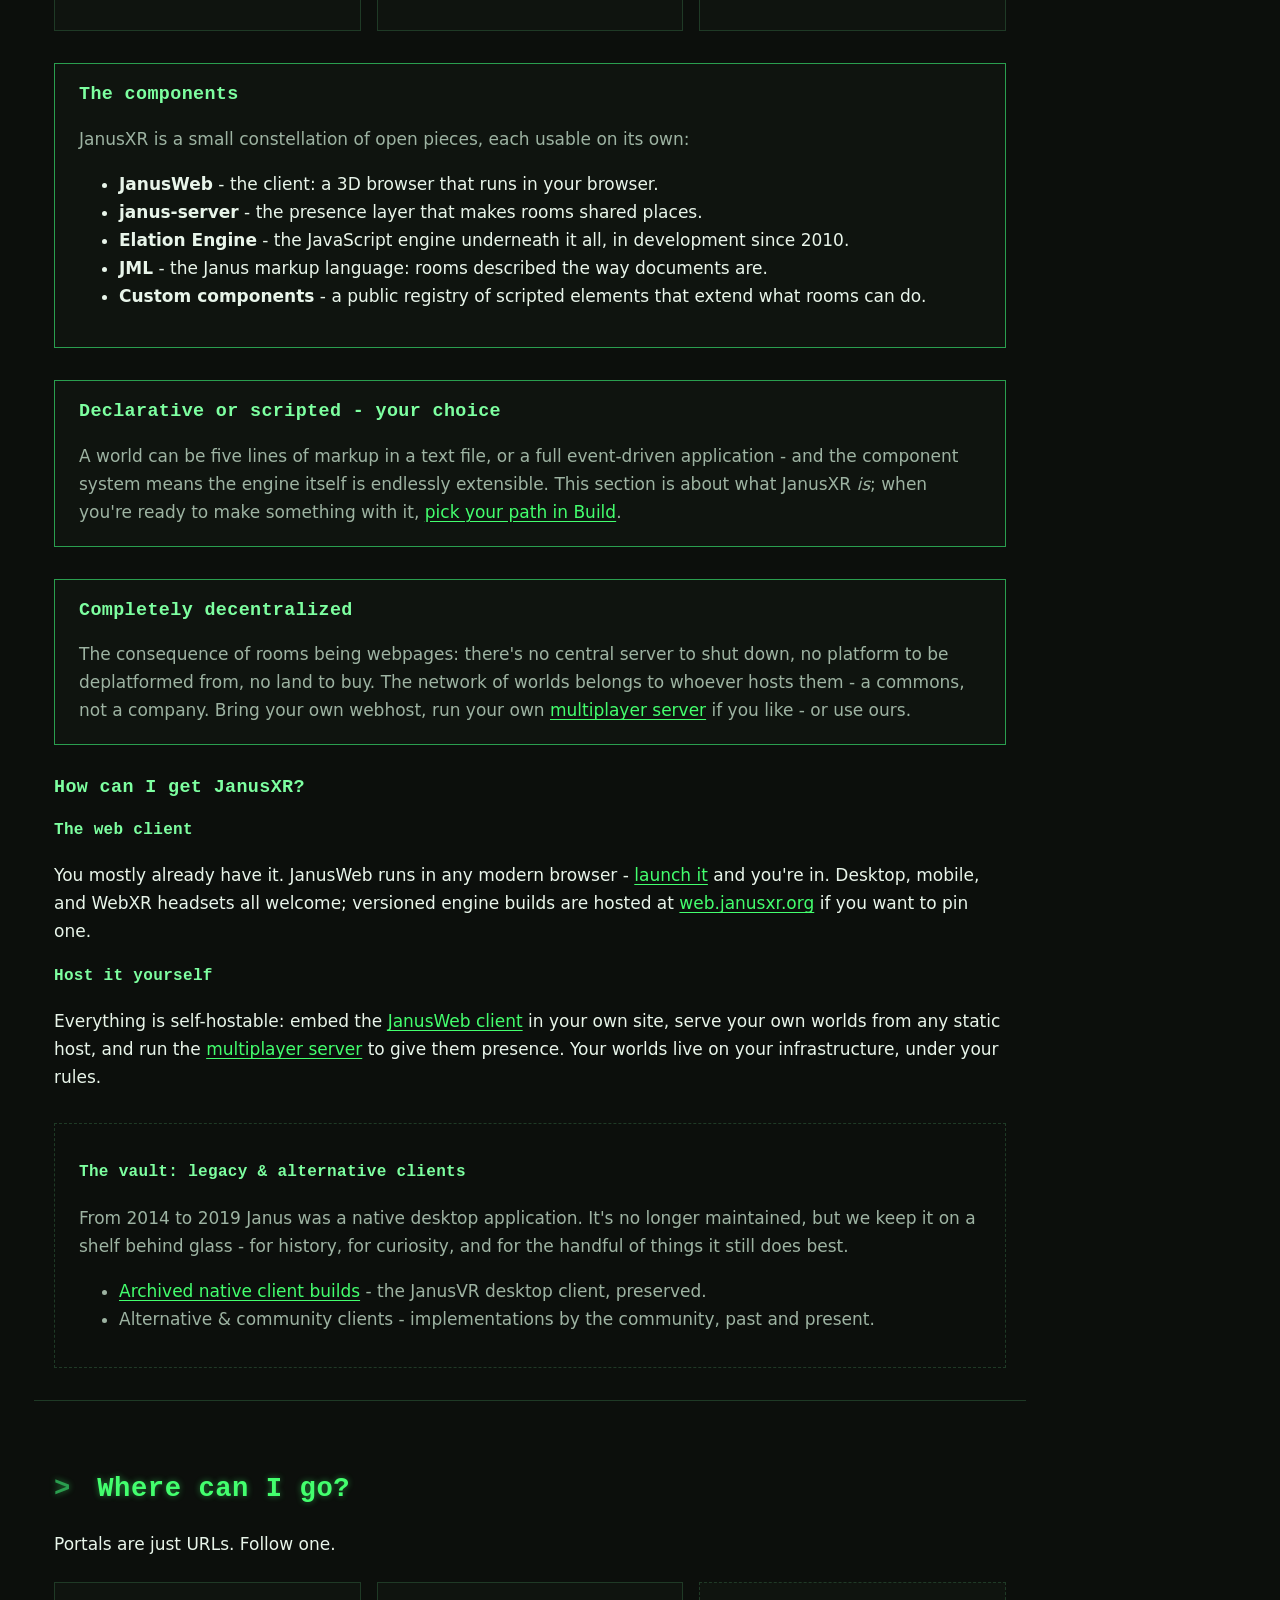
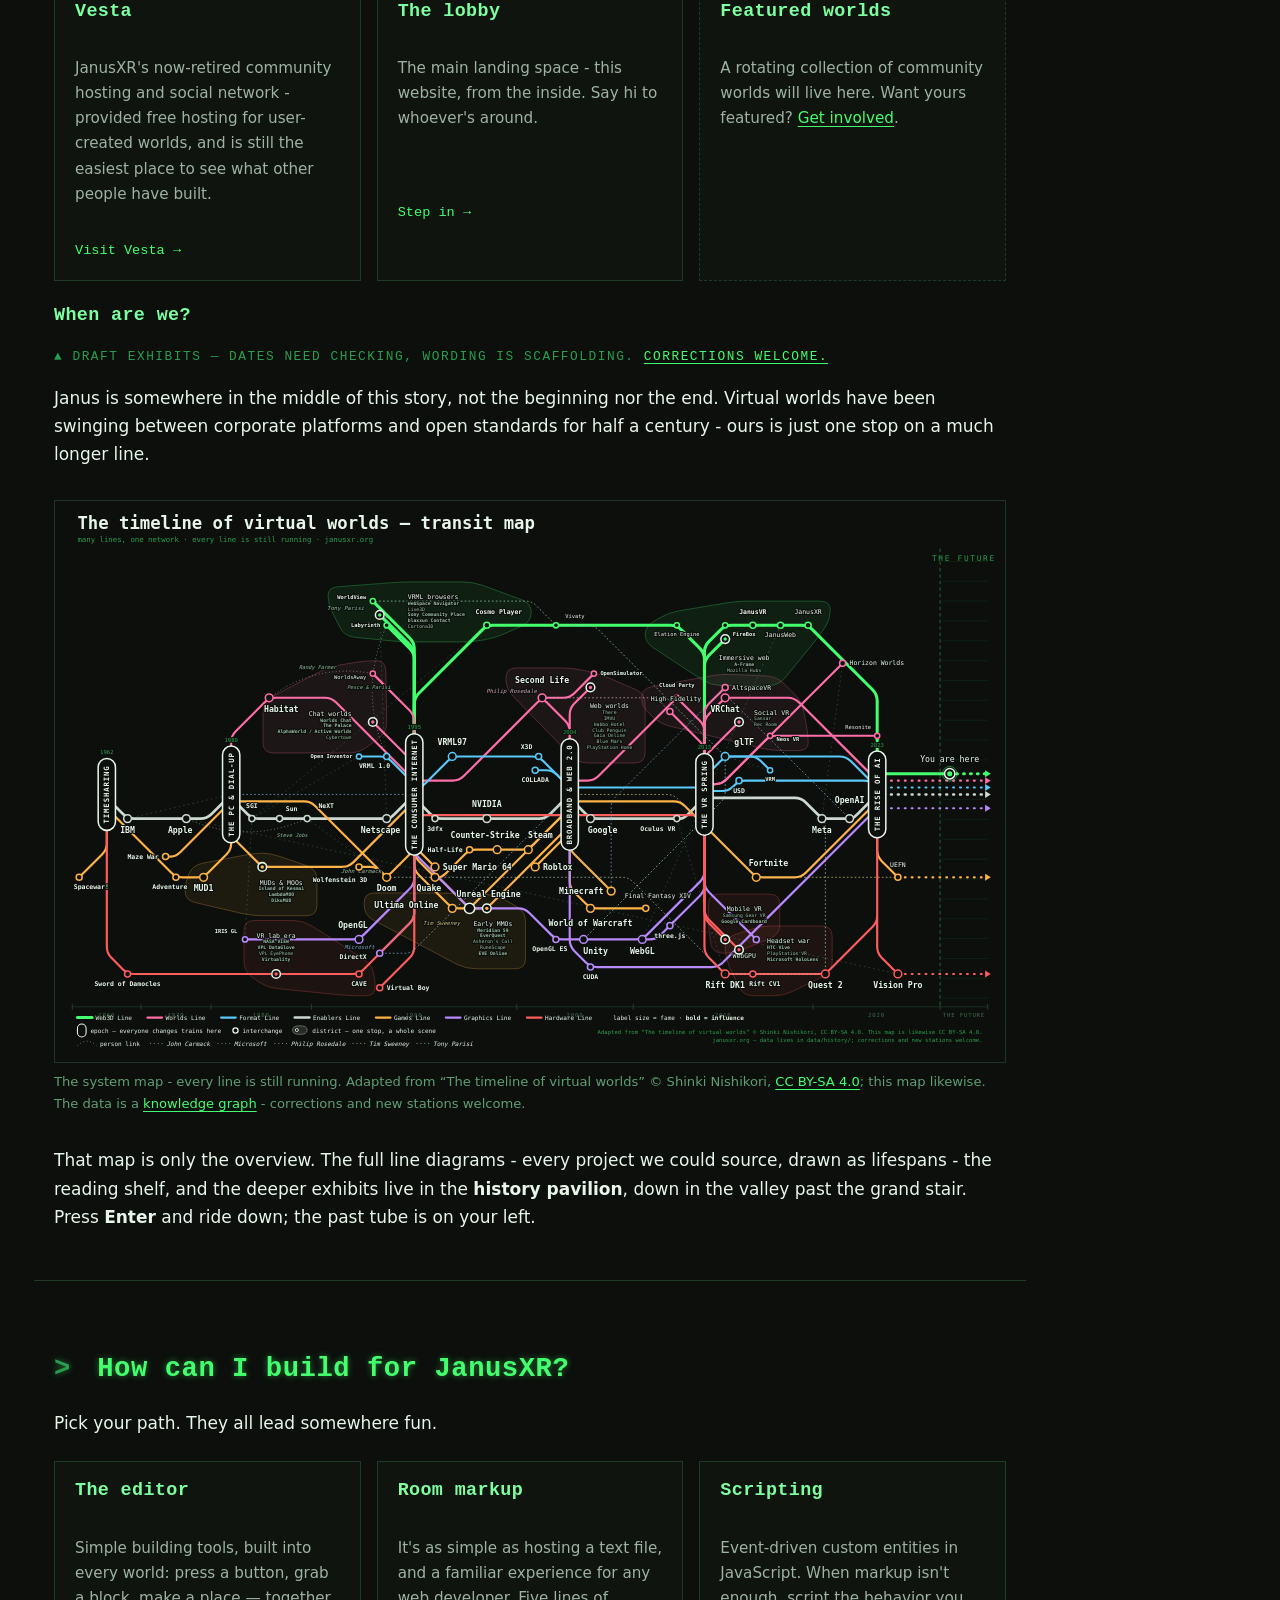
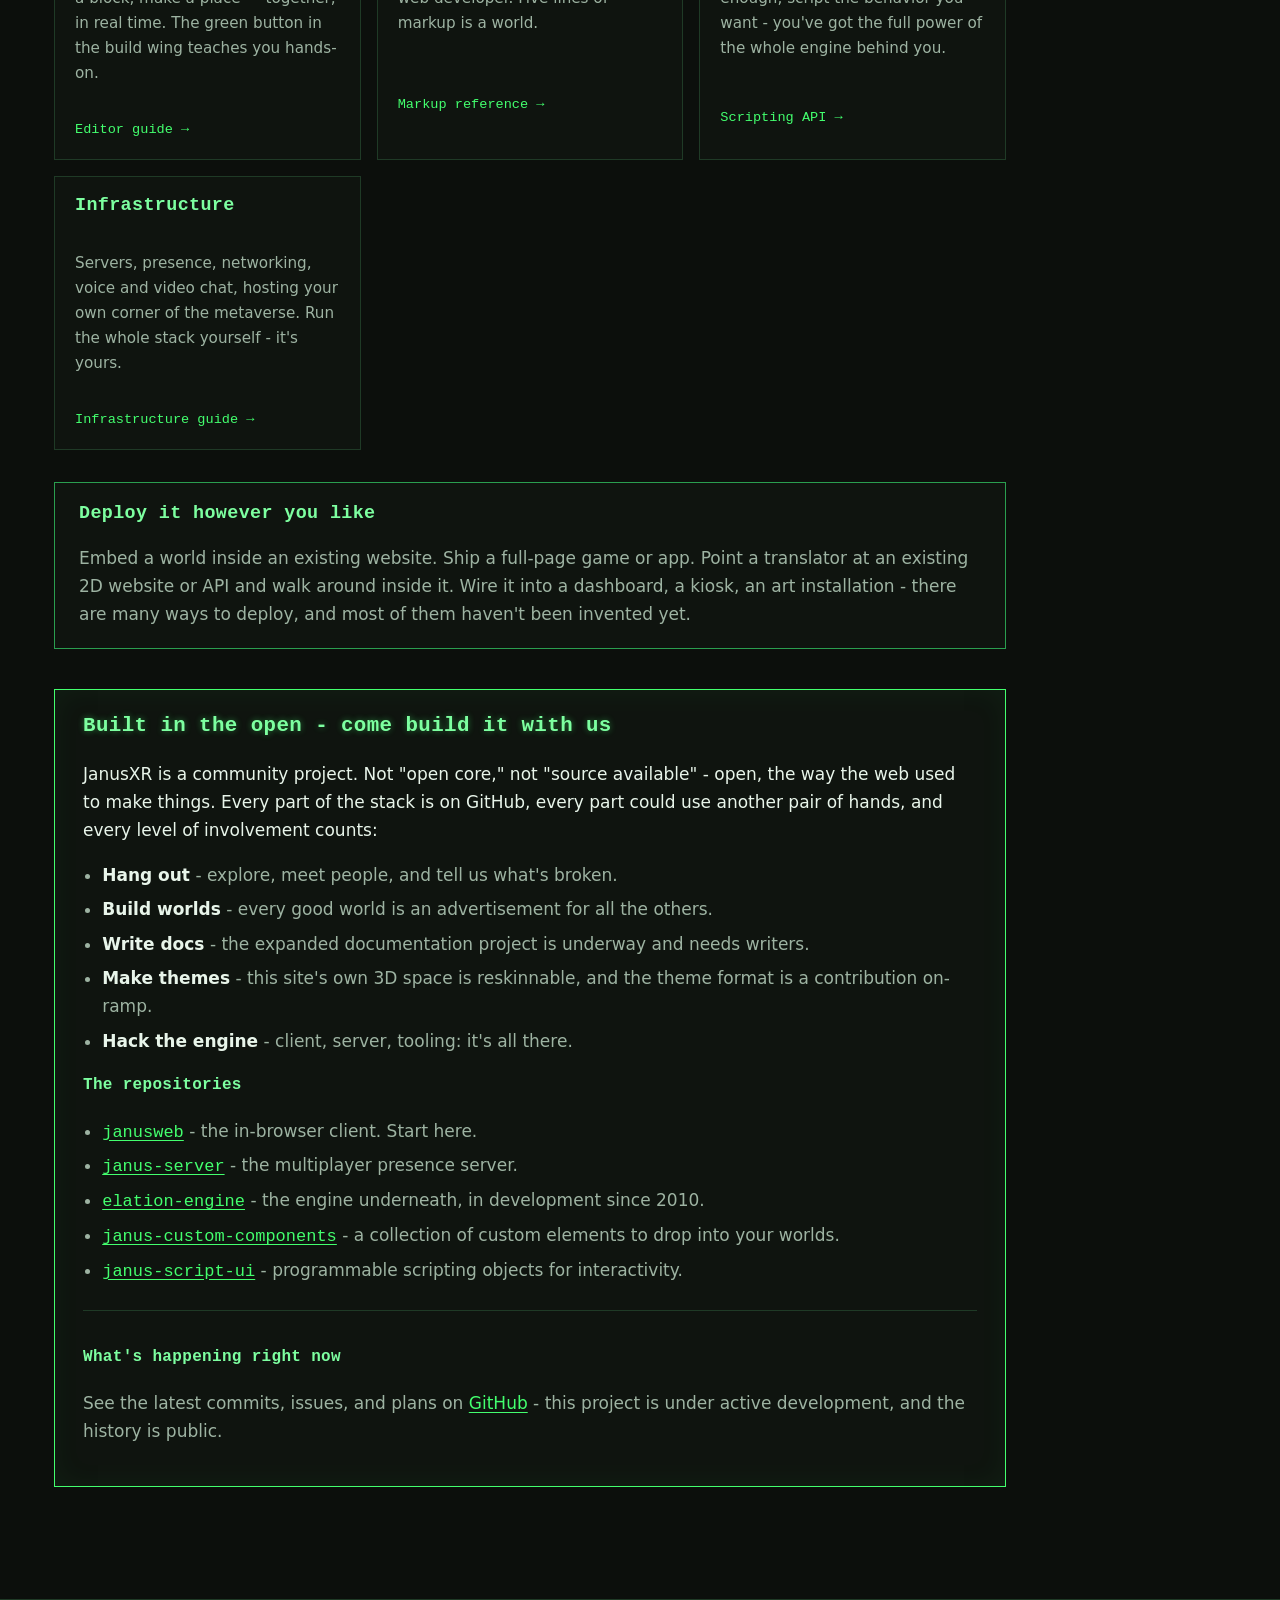
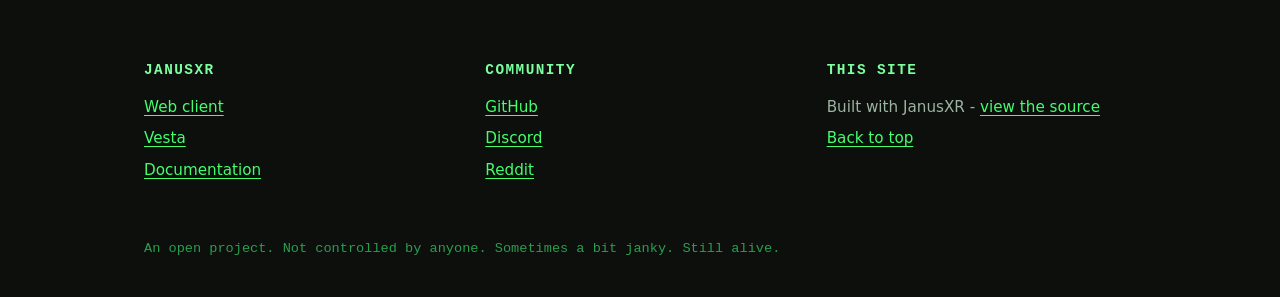
==== commit 3f893f8a: "Copy: tighten hero blurb and og description, date the intro" ====
--- a/index.html
+++ b/index.html
@@ -6,7 +6,7 @@
 <title>JanusXR - the world within the web</title>
 <meta name="description" content="JanusXR is an open source engine for collaborative 3D spaces interconnected by portals - somewhere between a web framework and a game engine, and entirely yours.">
 <meta property="og:title" content="JanusXR - the world within the web">
-<meta property="og:description" content="An open source engine for collaborative 3D spaces interconnected by portals. Runs in your browser. No install, no account, no central authority.">
+<meta property="og:description" content="Collaborative 3D spaces interconnected by portals. Runs in your browser. No install, no account, no central authority.">
 <meta property="og:type" content="website">
 <meta property="og:url" content="https://janusxr.org/">
 <link rel="icon" type="image/svg+xml" href="assets/favicon.svg">
@@ -203,9 +203,8 @@
     <svg class="hero-coin" width="120" height="120" viewBox="0 0 256 256" aria-hidden="true"><g fill="none" stroke="currentColor" stroke-width="10.44" stroke-miterlimit="10"><path d="M116.003,206.136c-1.583-7.994-1.575-25.519-1.918-28.044c-1.526-11.246-2.915-10.763-10.769-23.028c-7.415-11.579-10.462-22.244-13.361-32.581c-11.719-41.789-9.158-84.269-31.48-68.42c-15.34,10.892-18.812,39.989-18.217,44.45c1.918,14.382,3.106,13.04-5.952,27.166c-9.428,14.701-4.834,17.178-0.76,20.414c2.313,1.837,6.684,7.759,6.841,13.853c0.783,30.285,16.196,30.611,32.975,30.611c16.779,0,6.711,2.876,23.97,42.666l22.453-6.951C122.985,224.832,119.136,221.951,116.003,206.136z"/><path d="M139.997,206.136c1.583-7.994,1.575-25.519,1.918-28.044c1.526-11.246,2.915-10.763,10.769-23.028c7.415-11.579,10.462-22.244,13.361-32.581c11.719-41.789,9.158-84.269,31.48-68.42c15.34,10.892,18.812,39.989,18.217,44.45c-1.918,14.382-3.106,13.04,5.952,27.166c9.428,14.701,4.834,17.178,0.76,20.414c-2.313,1.837-6.684,7.759-6.841,13.853c-0.783,30.285-16.196,30.611-32.975,30.611c-16.779,0-6.711,2.876-23.97,42.666l-22.453-6.951C133.015,224.832,136.865,221.951,139.997,206.136z"/><path d="M182.445,51.149c-11.963-17.151-31.84-28.371-54.353-28.371c-22.523,0-42.408,11.217-54.369,28.371"/><line x1="119.786" y1="226.27" x2="135.011" y2="226.27"/></g></svg>
     <h1>JanusXR</h1>
     <p class="tagline">the world within the web</p>
-    <p class="hero-blurb">An open source engine for collaborative 3D spaces
-    interconnected by portals - somewhere between a web framework and a game engine,
-    and entirely yours.</p>
+    <p class="hero-blurb">Collaborative 3D spaces interconnected by portals - 
+    somewhere between a web framework and a game engine, and entirely yours.</p>
     <p class="hero-actions">
       <a class="btn btn-enter btn-big" href="https://web.janusxr.org/">Enter ▸</a>
       <a class="btn btn-ghost" href="#learn">What is this?</a>
@@ -256,7 +255,7 @@
     </ul>
   </janus-webpage-typer>
 
-  <p>JanusXR re-imagines webpages as collaborative 3D spaces interconnected by
+  <p>Since 2014, JanusXR has been re-imagining webpages as collaborative 3D spaces interconnected by
   portals. It straddles the line between a web framework like React or Angular and a
   game engine like Unity or Roblox - which means it's equally at home building multiplayer
   worlds, games, simulations, data visualizations, industrial control systems, and
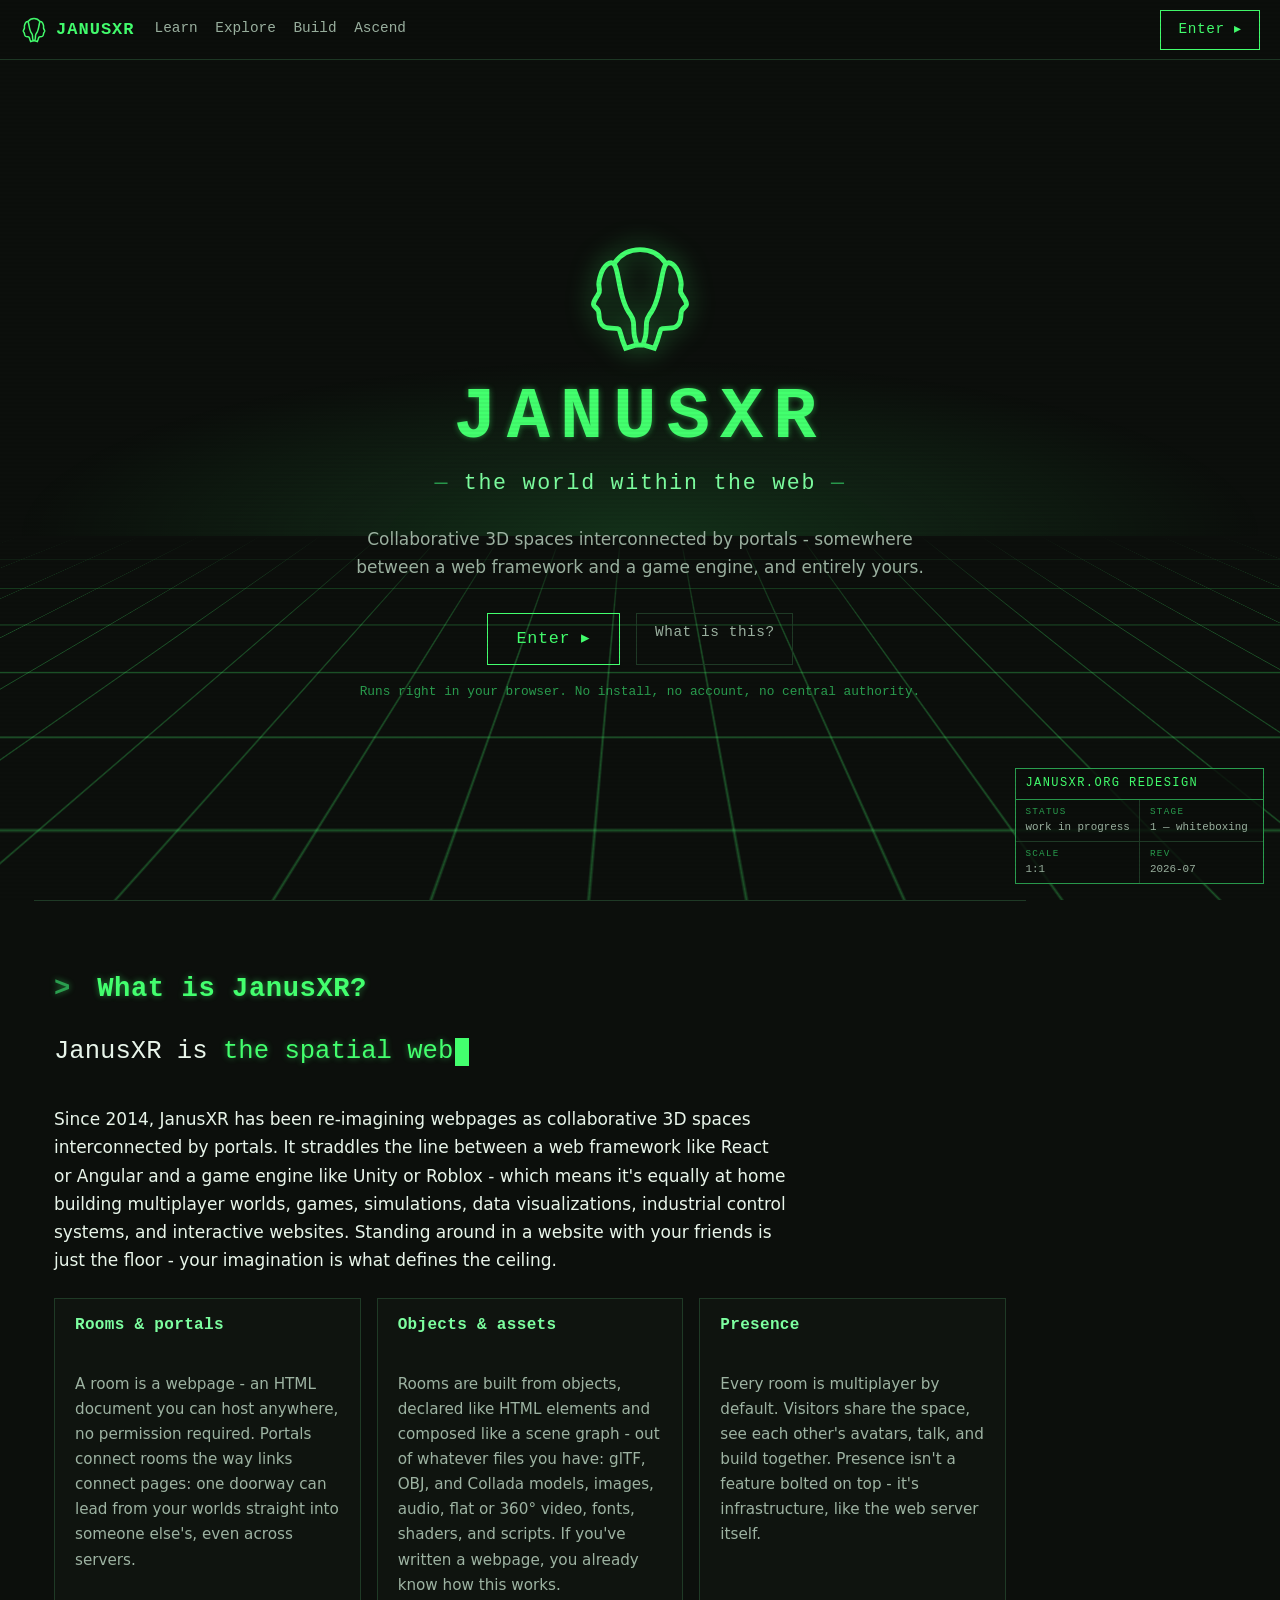
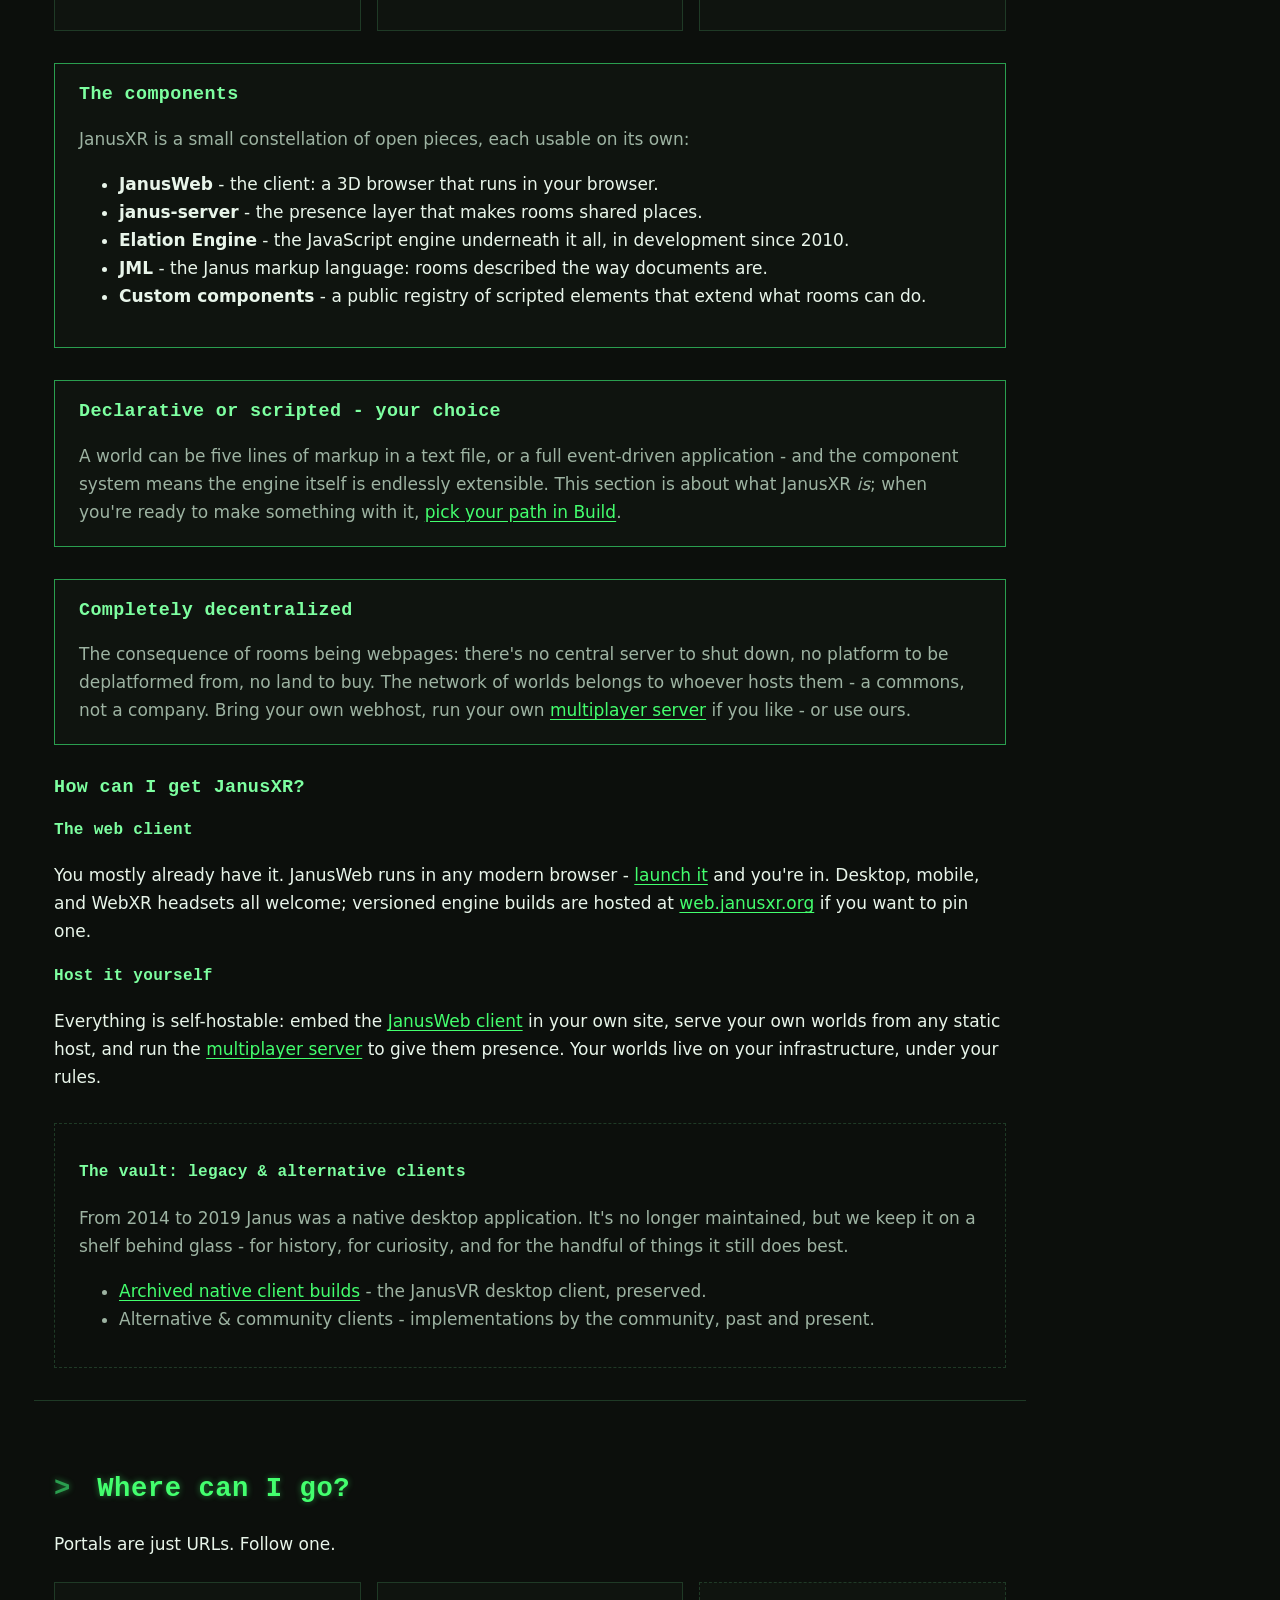
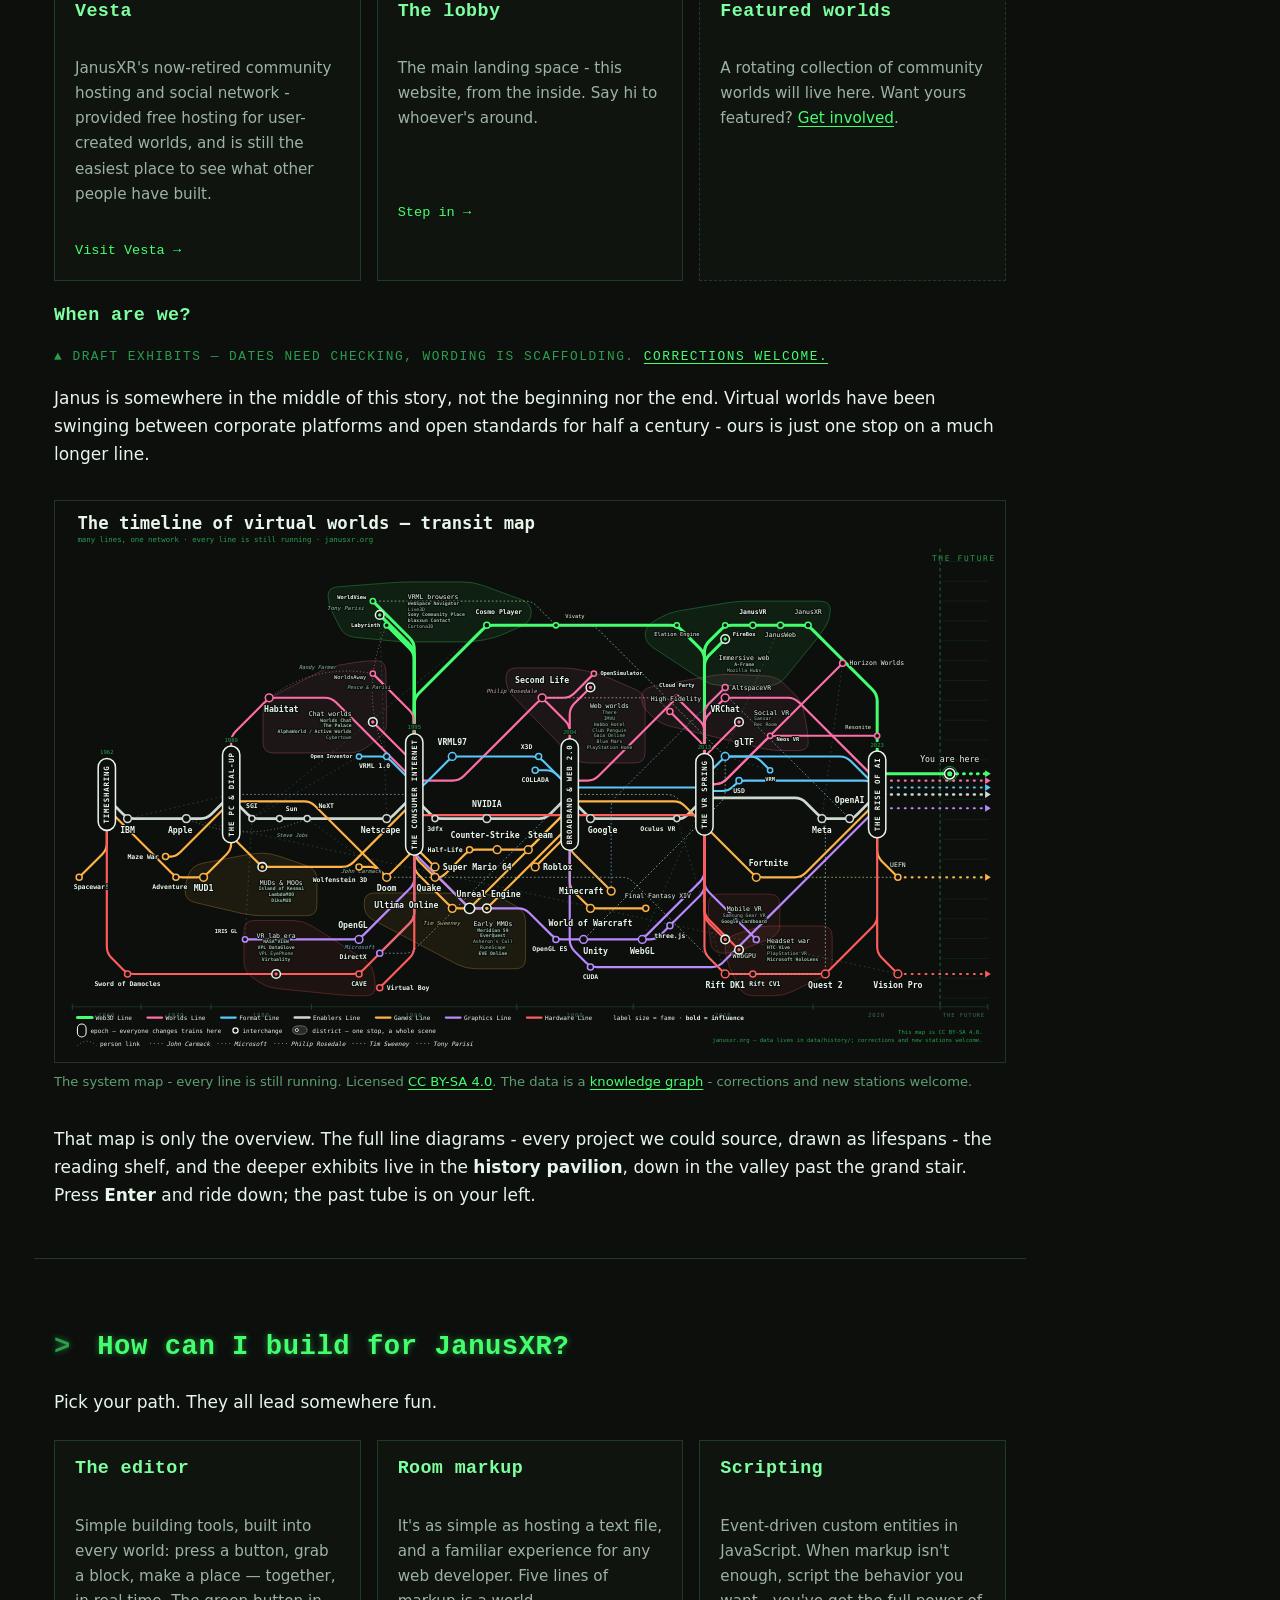
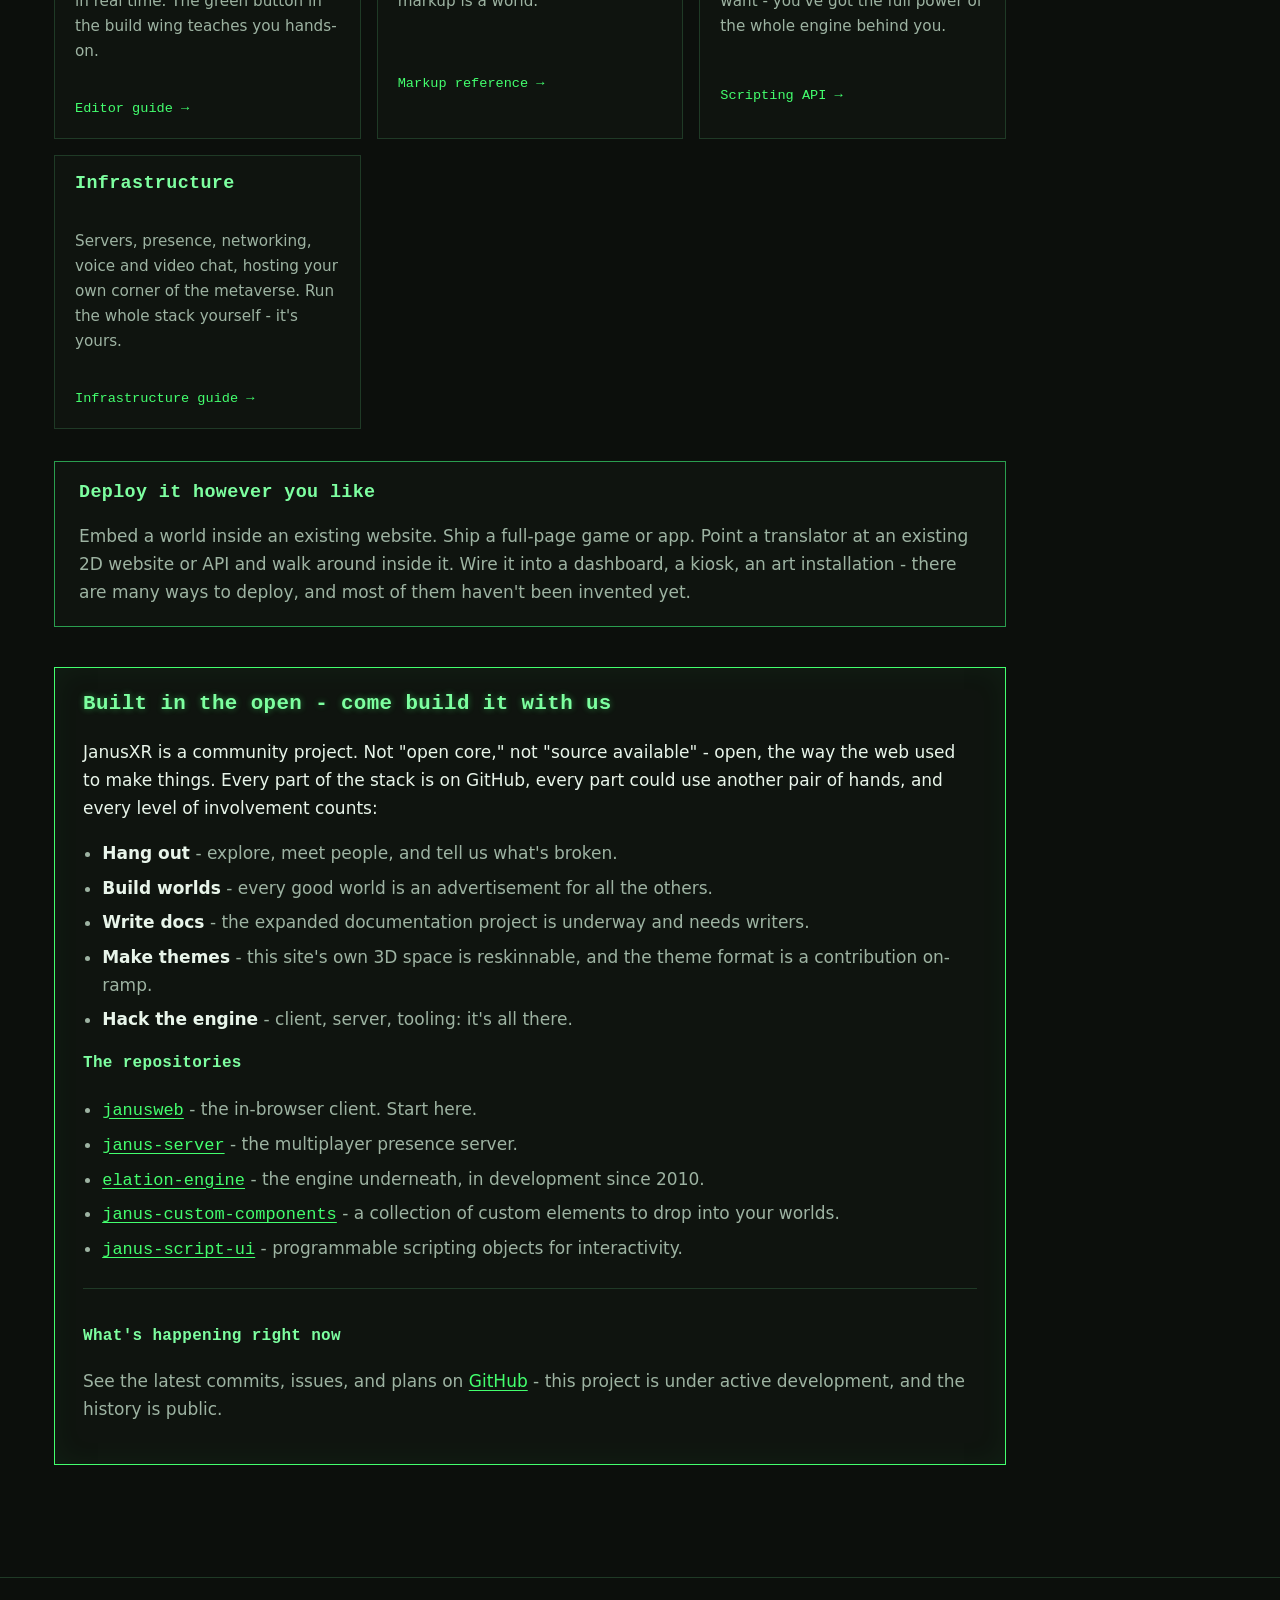
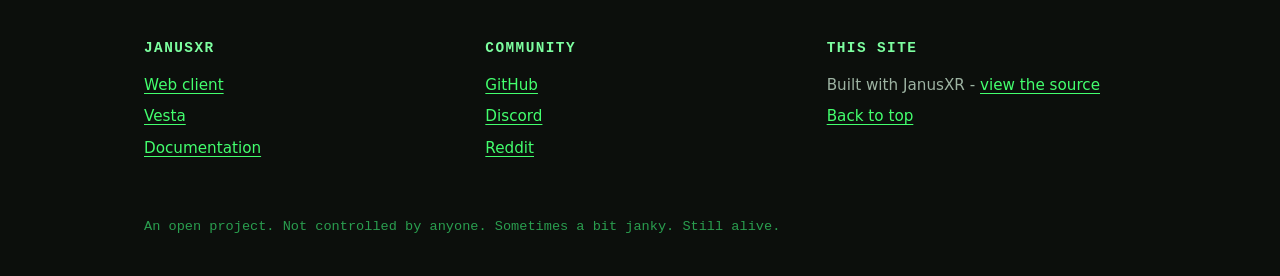
==== commit 202b3c9e: "Remove source-chart attribution at the author's request The author of the timeline chart the history" ====
--- a/index.html
+++ b/index.html
@@ -33,7 +33,7 @@
     <AssetImage id="sky-right" src="room/skybox/right.png" />
     <AssetImage id="sky-up"    src="room/skybox/up.png" />
     <AssetImage id="sky-down"  src="room/skybox/down.png" />
-    <AssetImage id="history-map" src="assets/history-map.png?v=14" />
+    <AssetImage id="history-map" src="assets/history-map.png?v=15" />
     <AssetScript src="room/lobby.js?v=31" />
   </Assets>
   <Room js_id="plaza" thirdperson="true" defaultlights="false" ambient="0.02 0.02 0.02" pos="0 0 35" fwd="0 0 -1"
@@ -384,11 +384,10 @@
   half a century - ours is just one stop on a much longer line.</p>
 
   <figure class="history-map">
-    <a href="assets/history-map.svg"><img src="assets/history-map.svg?v=14" width="2200" height="1300"
+    <a href="assets/history-map.svg"><img src="assets/history-map.svg?v=15" width="2200" height="1300"
       alt="A subway-style transit map of virtual world history: seven lines - Web3D, Worlds, Games, Format, Graphics, Hardware, and Company - running from the 1960s into the future, with the Janus projects on the Web3D line arriving at a station marked You Are Here."></a>
-    <figcaption>The system map - every line is still running. Adapted from
-    &#8220;The timeline of virtual worlds&#8221; &#169; Shinki Nishikori,
-    <a href="https://creativecommons.org/licenses/by-sa/4.0/">CC BY-SA 4.0</a>; this map likewise.
+    <figcaption>The system map - every line is still running. Licensed
+    <a href="https://creativecommons.org/licenses/by-sa/4.0/">CC BY-SA 4.0</a>.
     The data is a <a href="data/history/">knowledge graph</a> - corrections and new stations welcome.</figcaption>
   </figure>
 
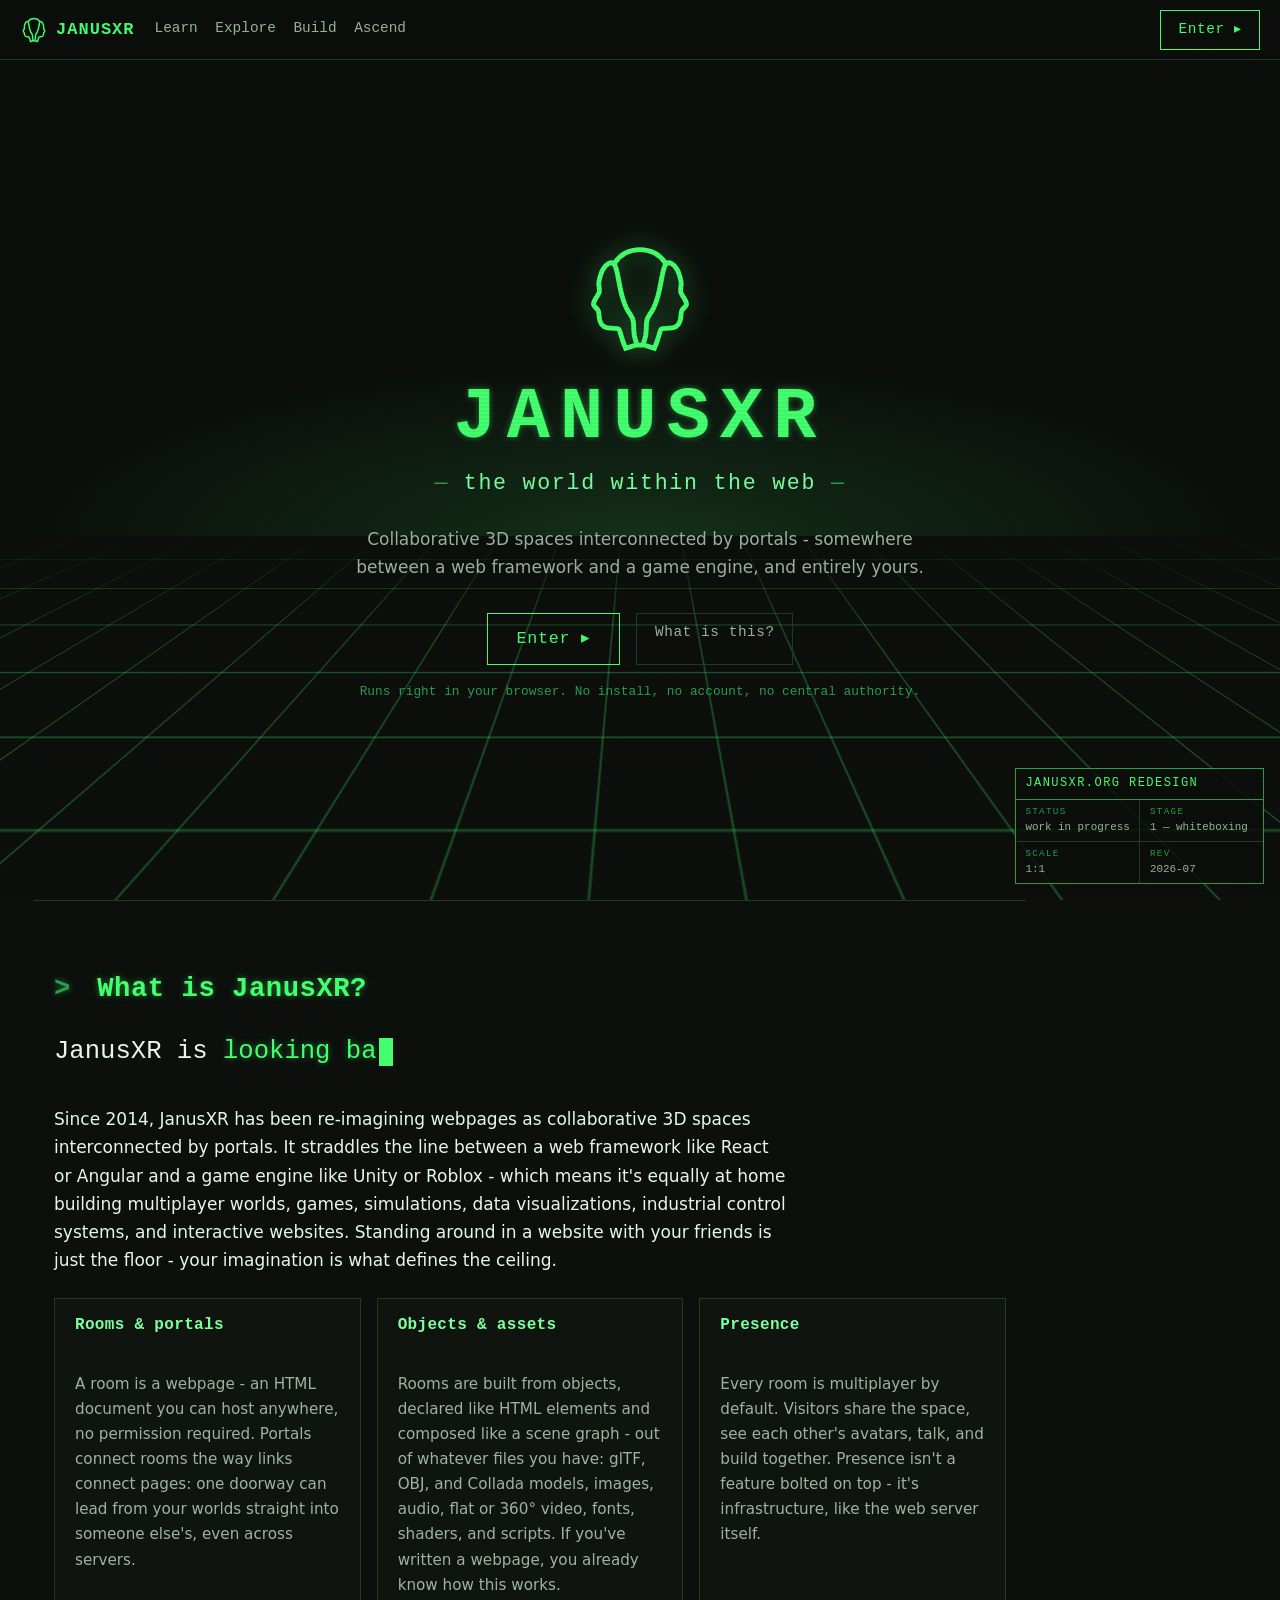
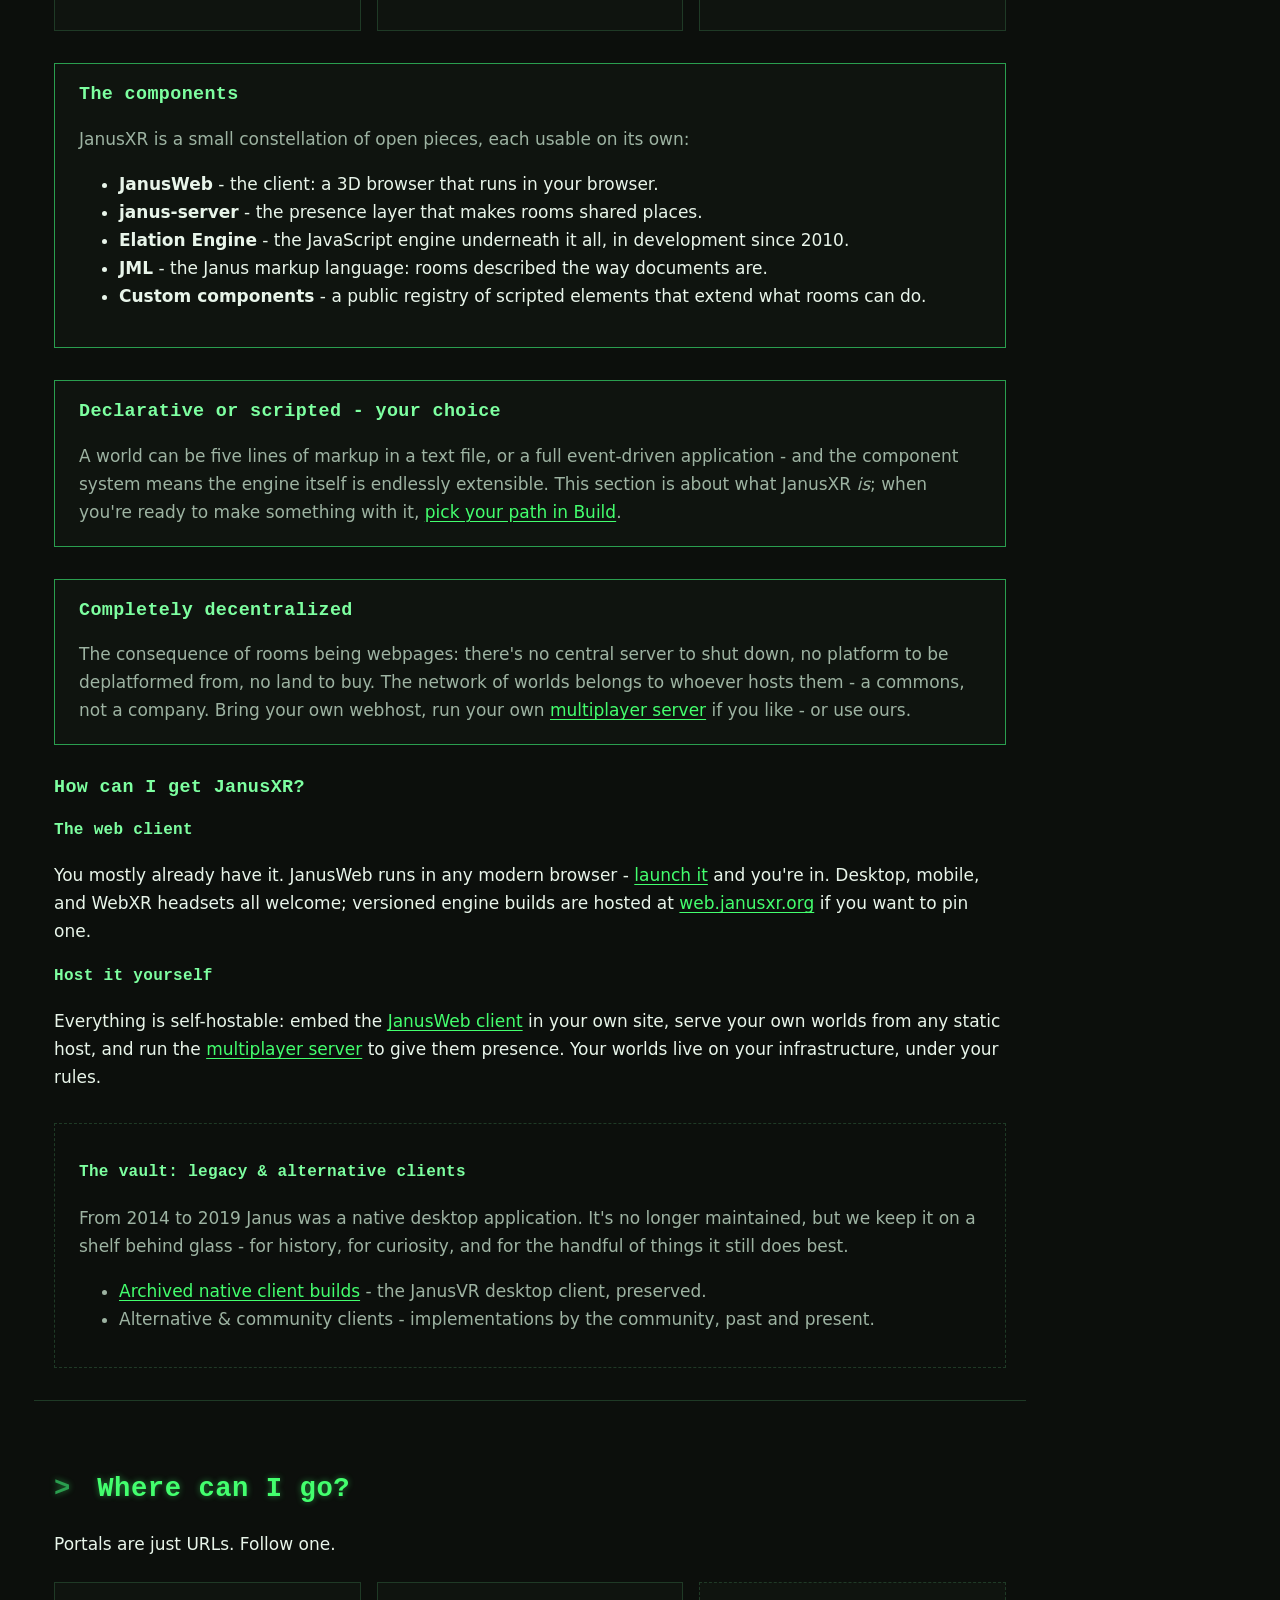
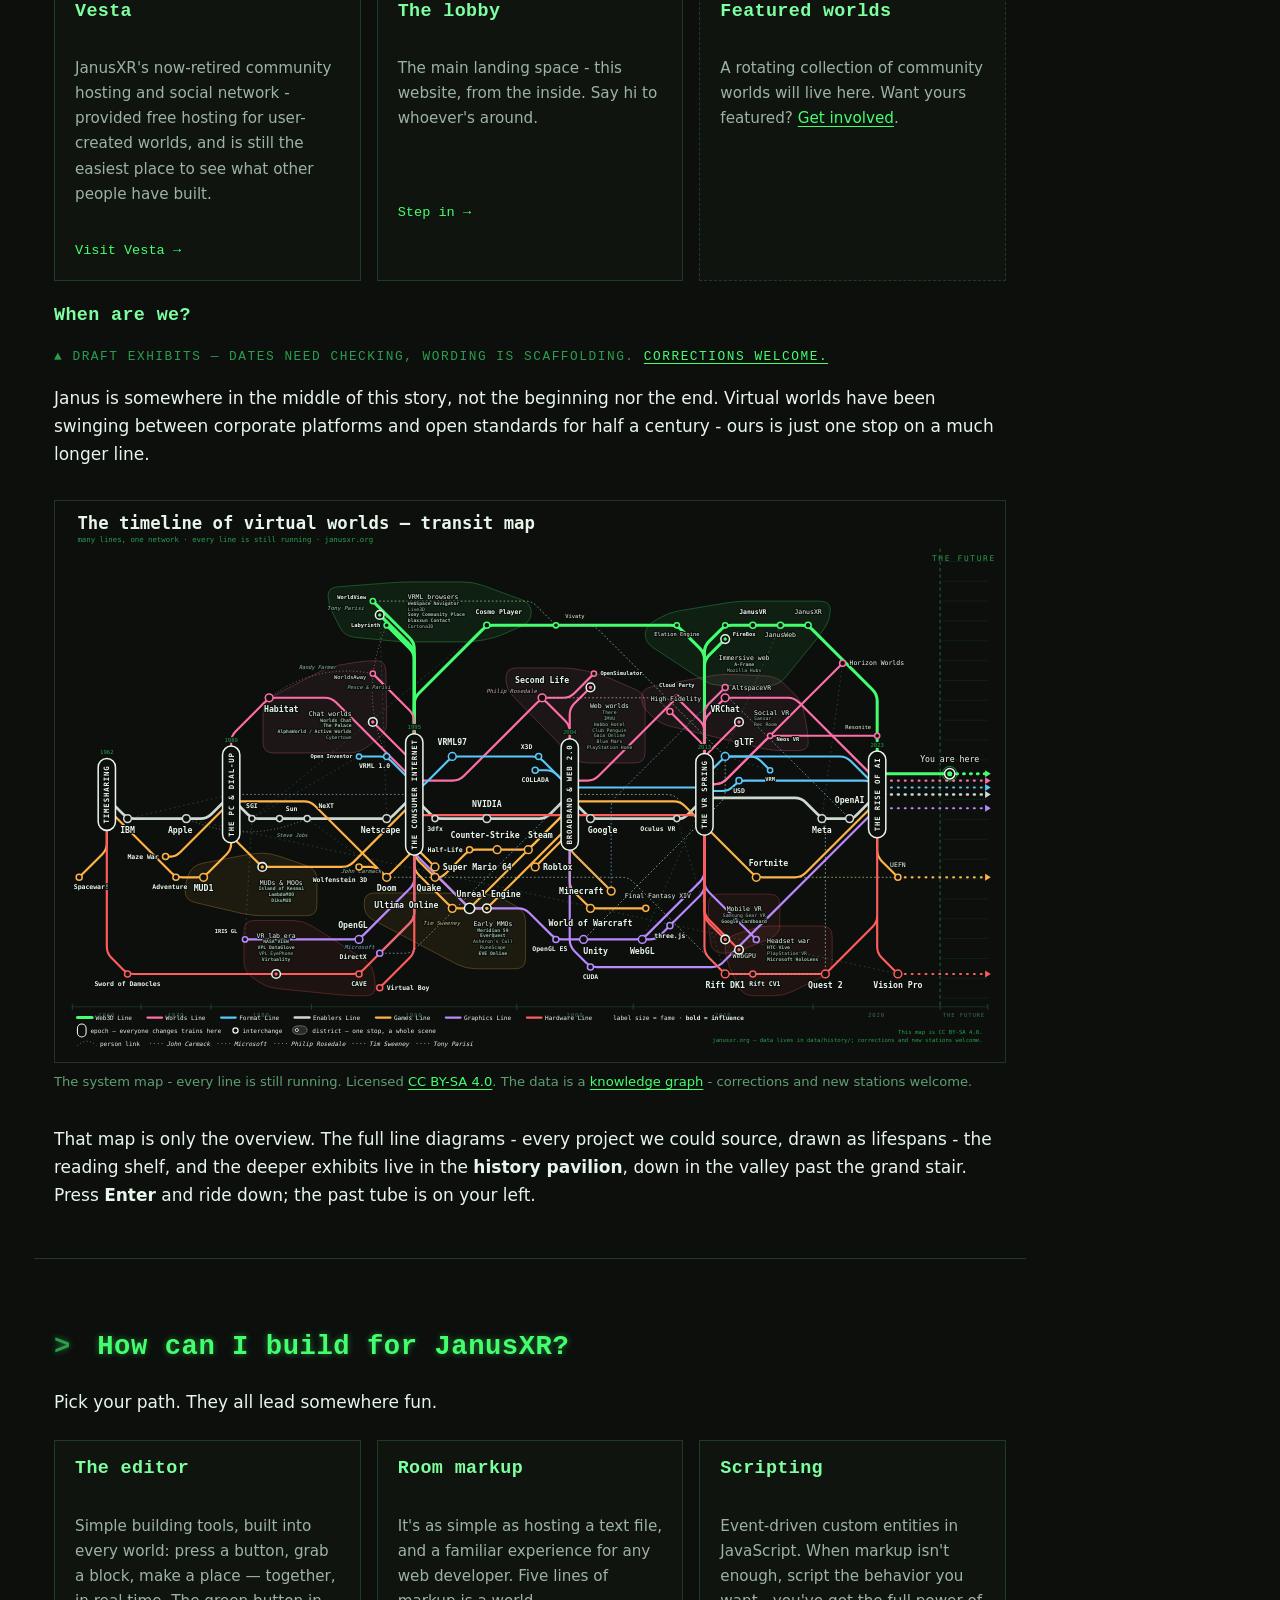
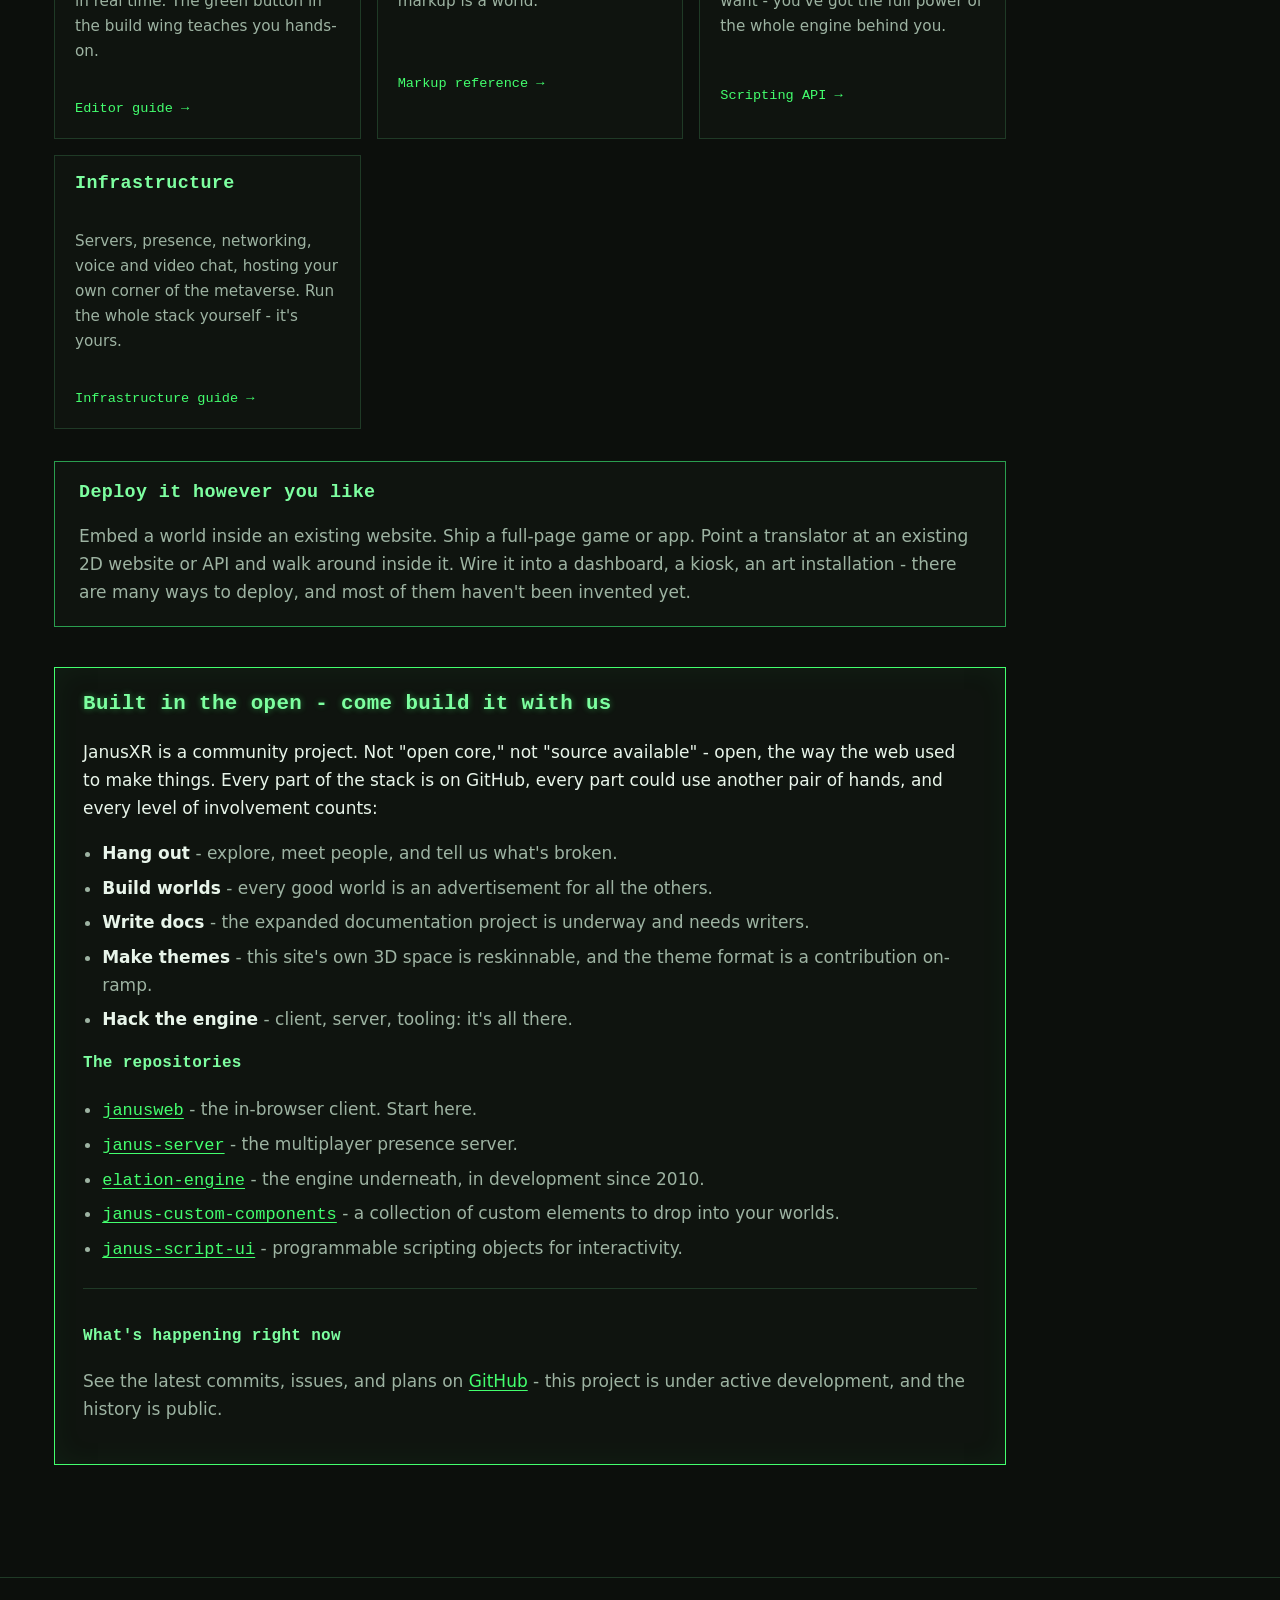
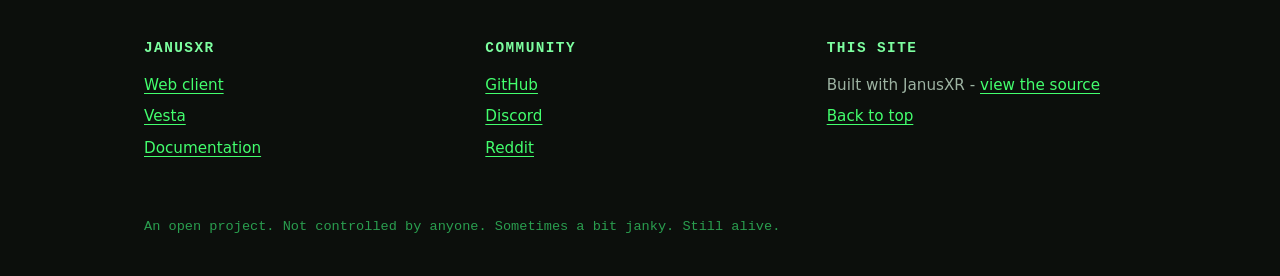
==== commit 118ab176: "HTML-in-Canvas origin trial + cache chain Origin-trial token for janusxr.org (+subdomains, expires 2" ====
--- a/index.html
+++ b/index.html
@@ -10,9 +10,13 @@
 <meta property="og:type" content="website">
 <meta property="og:url" content="https://janusxr.org/">
 <link rel="icon" type="image/svg+xml" href="assets/favicon.svg">
+<!-- HTML-in-Canvas origin trial (janusxr.org + subdomains, expires 2026-10-19):
+     native DOM rasterization for in-world UI panels. Browsers without the
+     feature fall back to the SVG pipeline automatically. -->
+<meta http-equiv="origin-trial" content="AsWPK/[base64]">
 <link rel="stylesheet" href="css/phosphor.css">
 <!-- dev build; switch to https://web.janusxr.org/<version>/janusweb.js on release -->
-<script async src="janusweb-dev/janusweb.js"></script>
+<script async src="janusweb-dev/janusweb.js?v=2"></script>
 <script defer src="js/site.js"></script>
 <script defer src="js/reveal.js"></script>
 </head>
@@ -34,7 +38,7 @@
     <AssetImage id="sky-up"    src="room/skybox/up.png" />
     <AssetImage id="sky-down"  src="room/skybox/down.png" />
     <AssetImage id="history-map" src="assets/history-map.png?v=15" />
-    <AssetScript src="room/lobby.js?v=31" />
+    <AssetScript src="room/lobby.js?v=34" />
   </Assets>
   <Room js_id="plaza" thirdperson="true" defaultlights="false" ambient="0.02 0.02 0.02" pos="0 0 35" fwd="0 0 -1"
         skybox_front_id="sky-front" skybox_back_id="sky-back" skybox_left_id="sky-left"
@@ -119,6 +123,15 @@
     <Paragraph lighting="false" js_id="mount-build-deploy" selector="#build-deploy" css="css/phosphor.css?v=4" back_col="#0c0f0c" pos="17.48 1.85 3.08" fwd="0.985 0 0.174" scale="1.8 1.1 1" width="660" height="400" />
   </Object>
 
+  <Object js_id="markup-bay" pos="0 0 20">
+    <Object js_id="markup-panel-anchor" locked="true" pos="21.60 2.1 8.73" fwd="-0.927 0 -0.375" scale="3.2 3.2 3.2" />
+    <Text js_id="markup-panel-label" locked="true" pos="21.60 3.45 8.73" fwd="-0.927 0 -0.375" col="#43ff6e" emissive="#43ff6e" scale="0.4 0.4 1">LIVE SOURCE</Text>
+    <Object id="cube" js_id="mk-pedestal" locked="true" pos="19.14 0.5 9.34" scale="0.9 1.0 0.9" col="#1a231c" collision_id="cube" />
+    <Object id="cube" js_id="mk-button" locked="true" pos="19.14 1.11 9.34" scale="0.42 0.22 0.42" col="#43ff6e" emissive="#155c28" emissive_intensity="0.8" collision_id="cube" collision_scale="1.4 1.8 1.4" />
+    <Text js_id="mk-button-label" locked="true" pos="19.14 1.58 9.34" fwd="-0.899 0 -0.438" col="#43ff6e" emissive="#2a9e4f" scale="0.28 0.28 1">MARKUP TOUR</Text>
+    <Object id="cube"   js_id="play-mk-cube"   pos="18.98 0.3 6.91"  scale="0.6 0.6 0.6" col="#ffb347" collision_id="cube" />
+    <Object id="sphere" js_id="play-mk-sphere" pos="17.91 0.35 7.97" scale="0.7 0.7 0.7" col="#b98aff" collision_id="cube" />
+  </Object>
   <Object js_id="editor-bay" pos="0 0 20">
     <Object id="cube" js_id="edit-pedestal" locked="true" pos="21.62 0.5 1.89" scale="0.9 1.0 0.9" col="#1a231c" collision_id="cube" />
     <Object id="cube" js_id="edit-button" locked="true" pos="21.62 1.11 1.89" scale="0.42 0.22 0.42" col="#43ff6e" emissive="#155c28" emissive_intensity="0.8" collision_id="cube" collision_scale="1.4 1.8 1.4" />
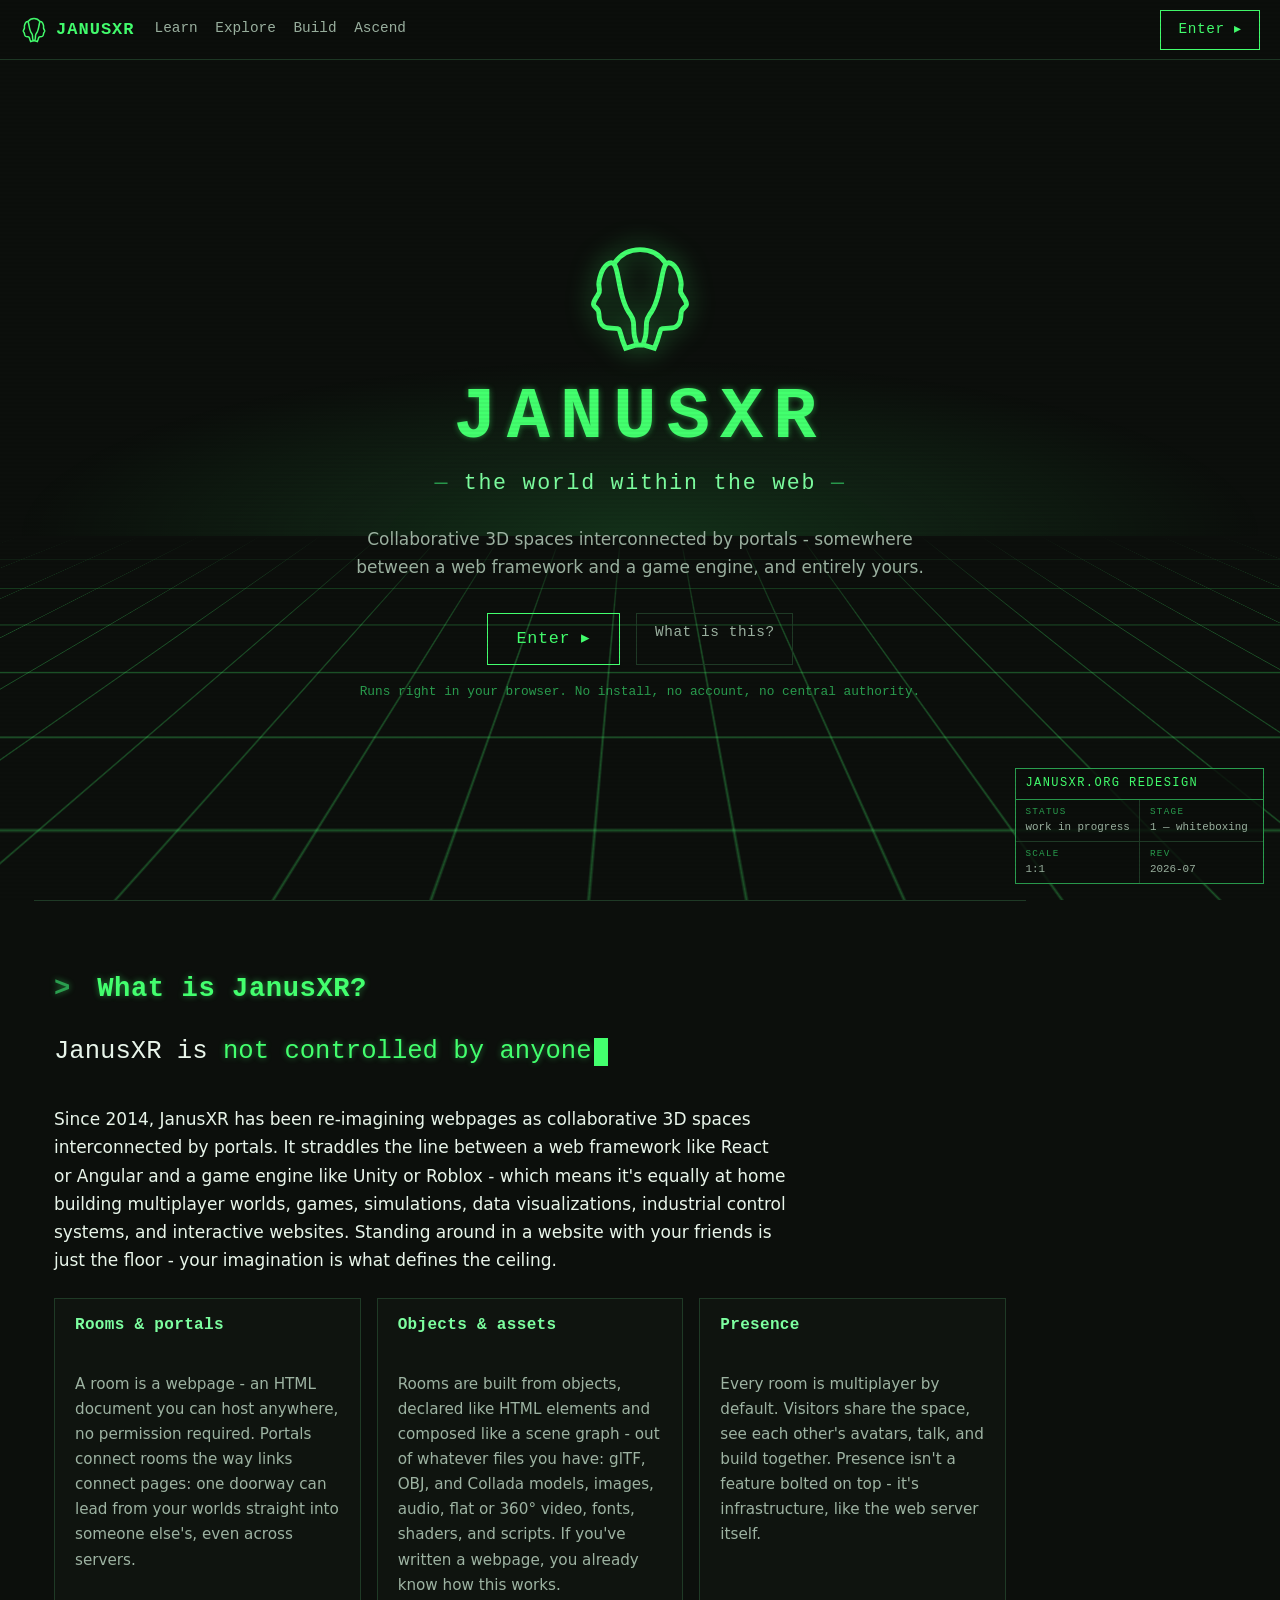
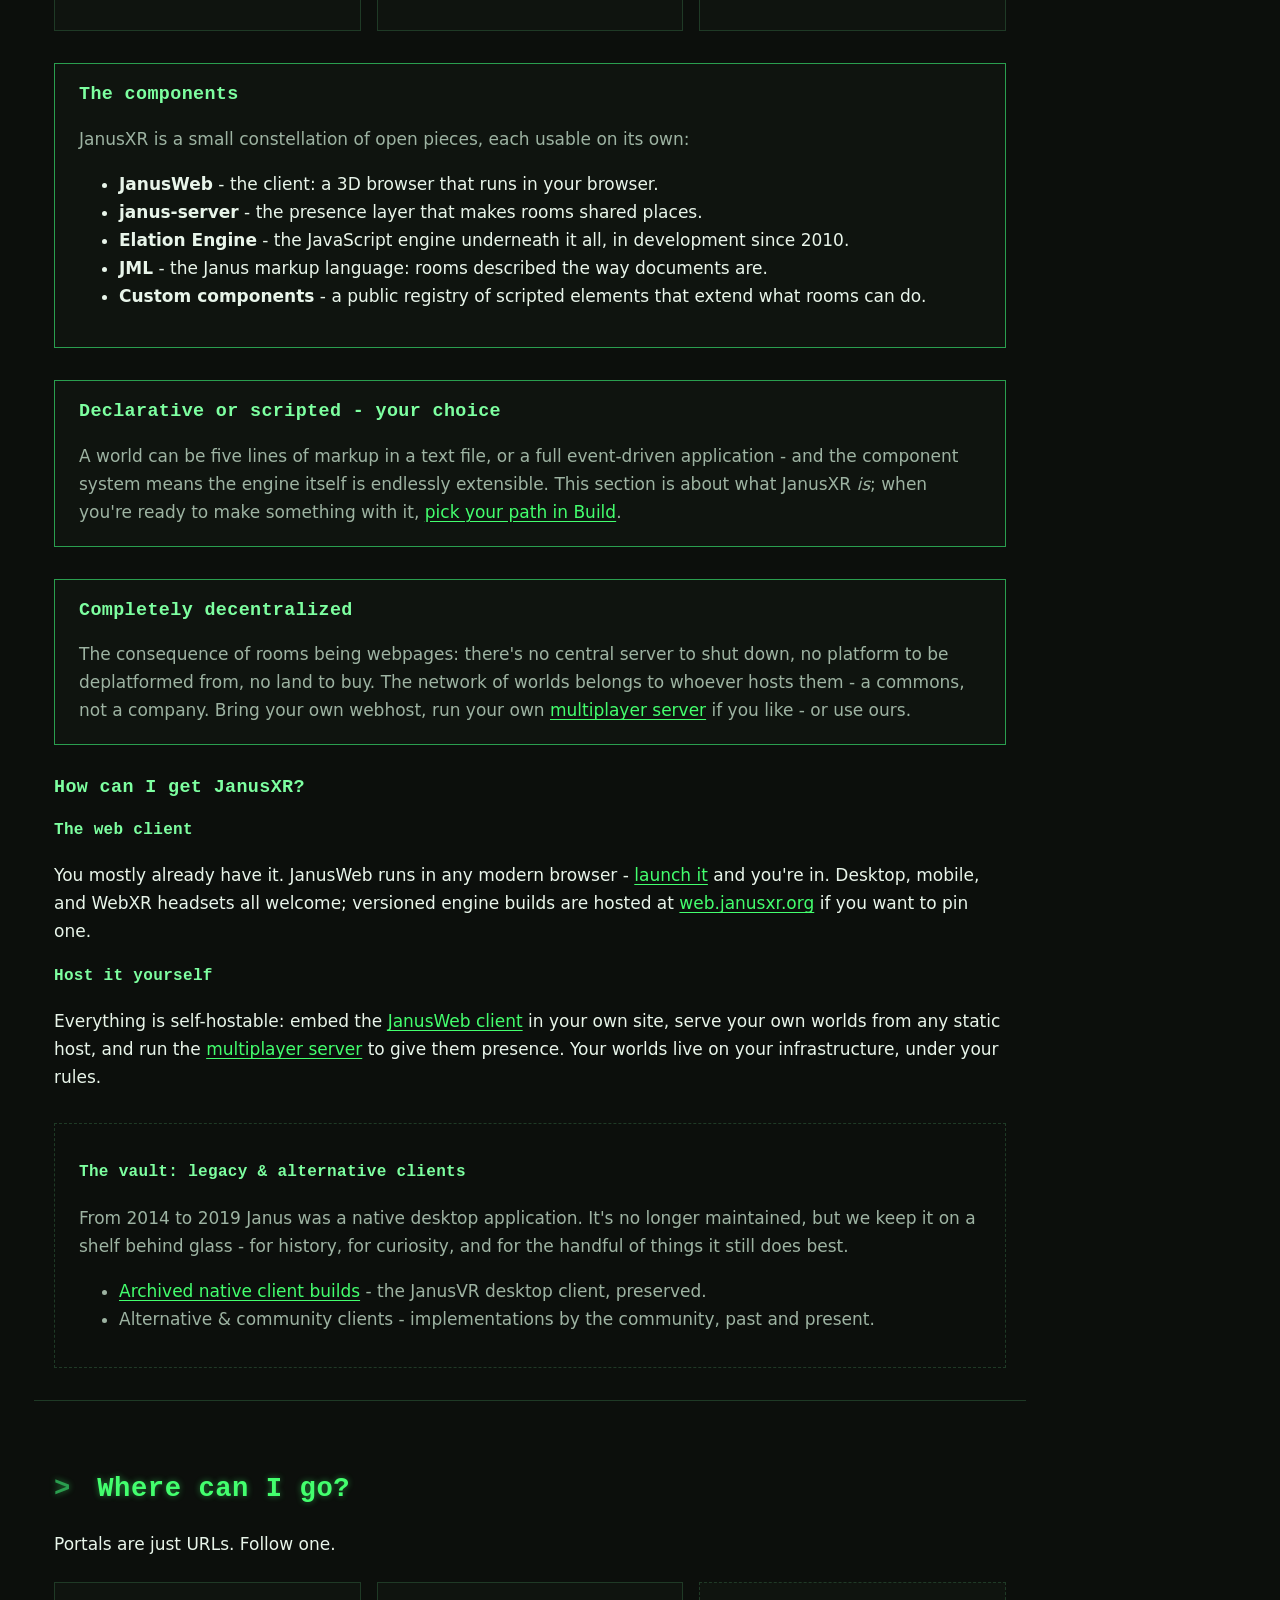
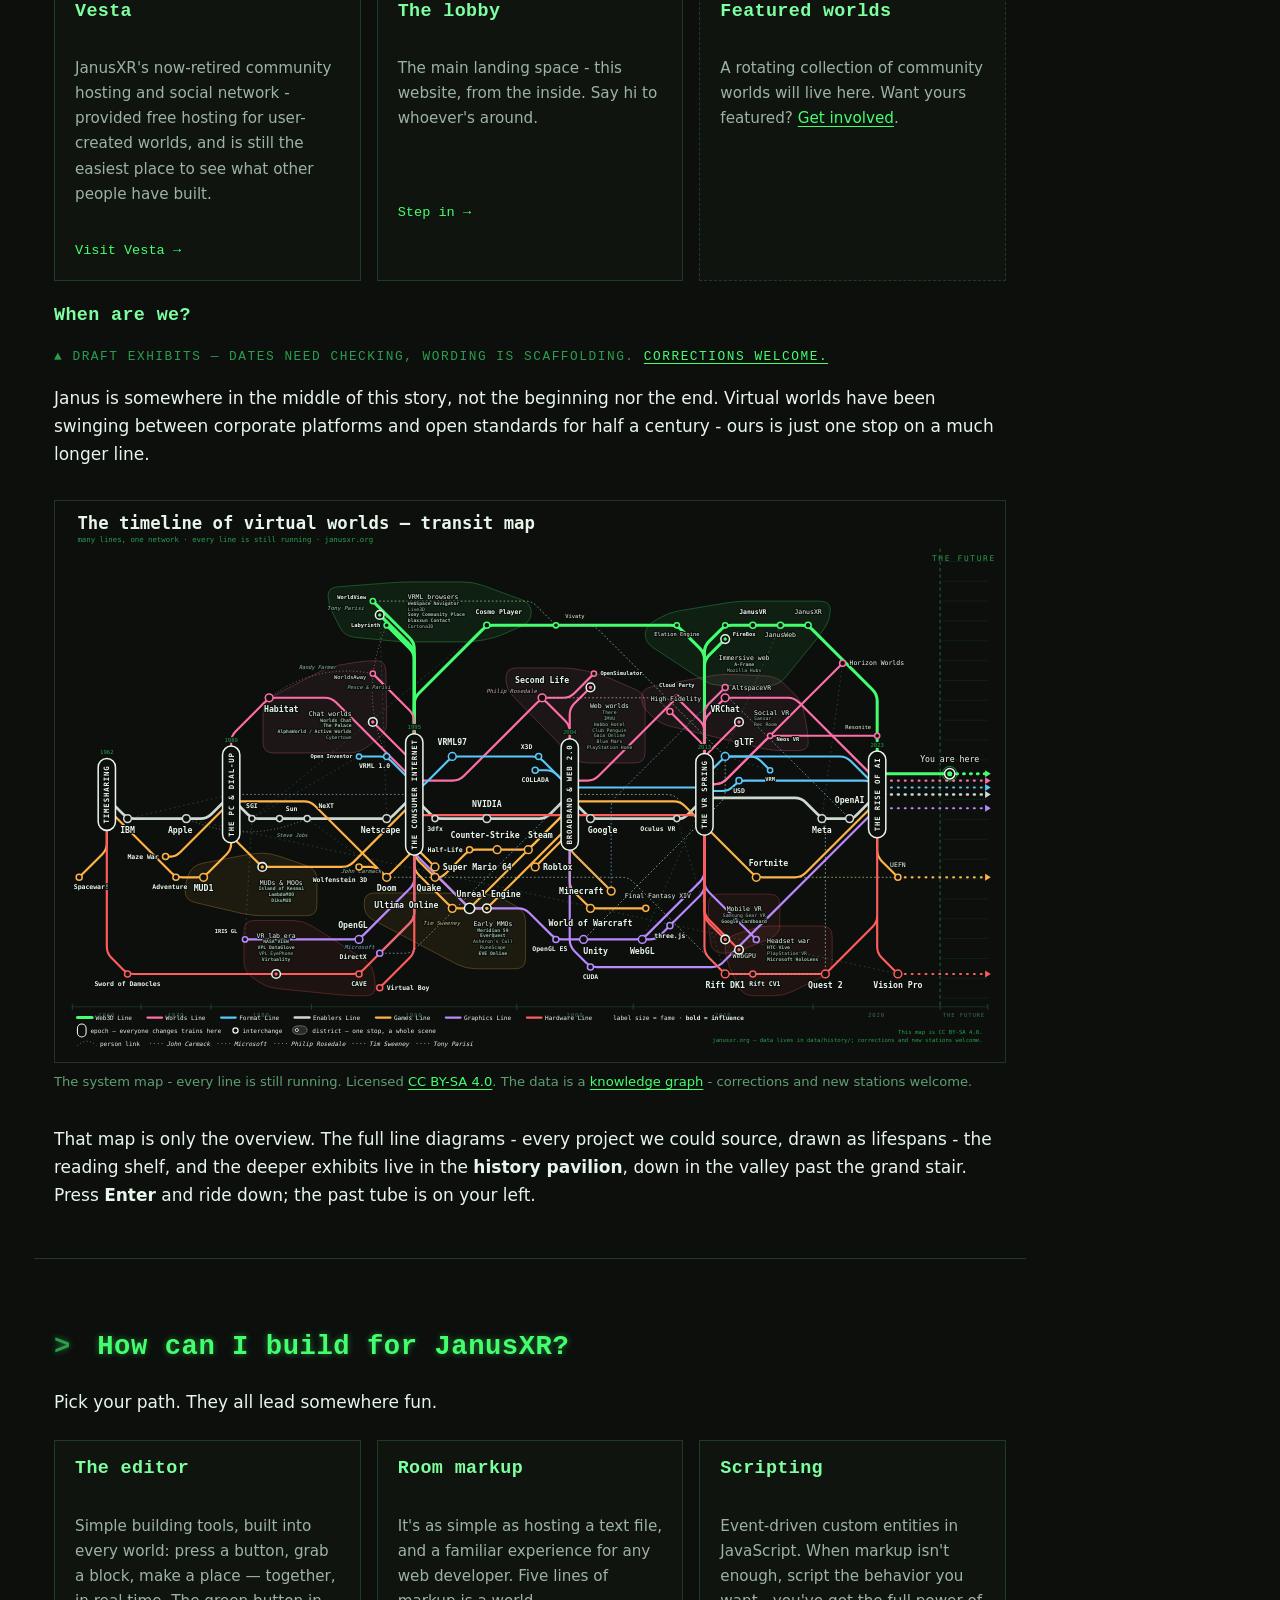
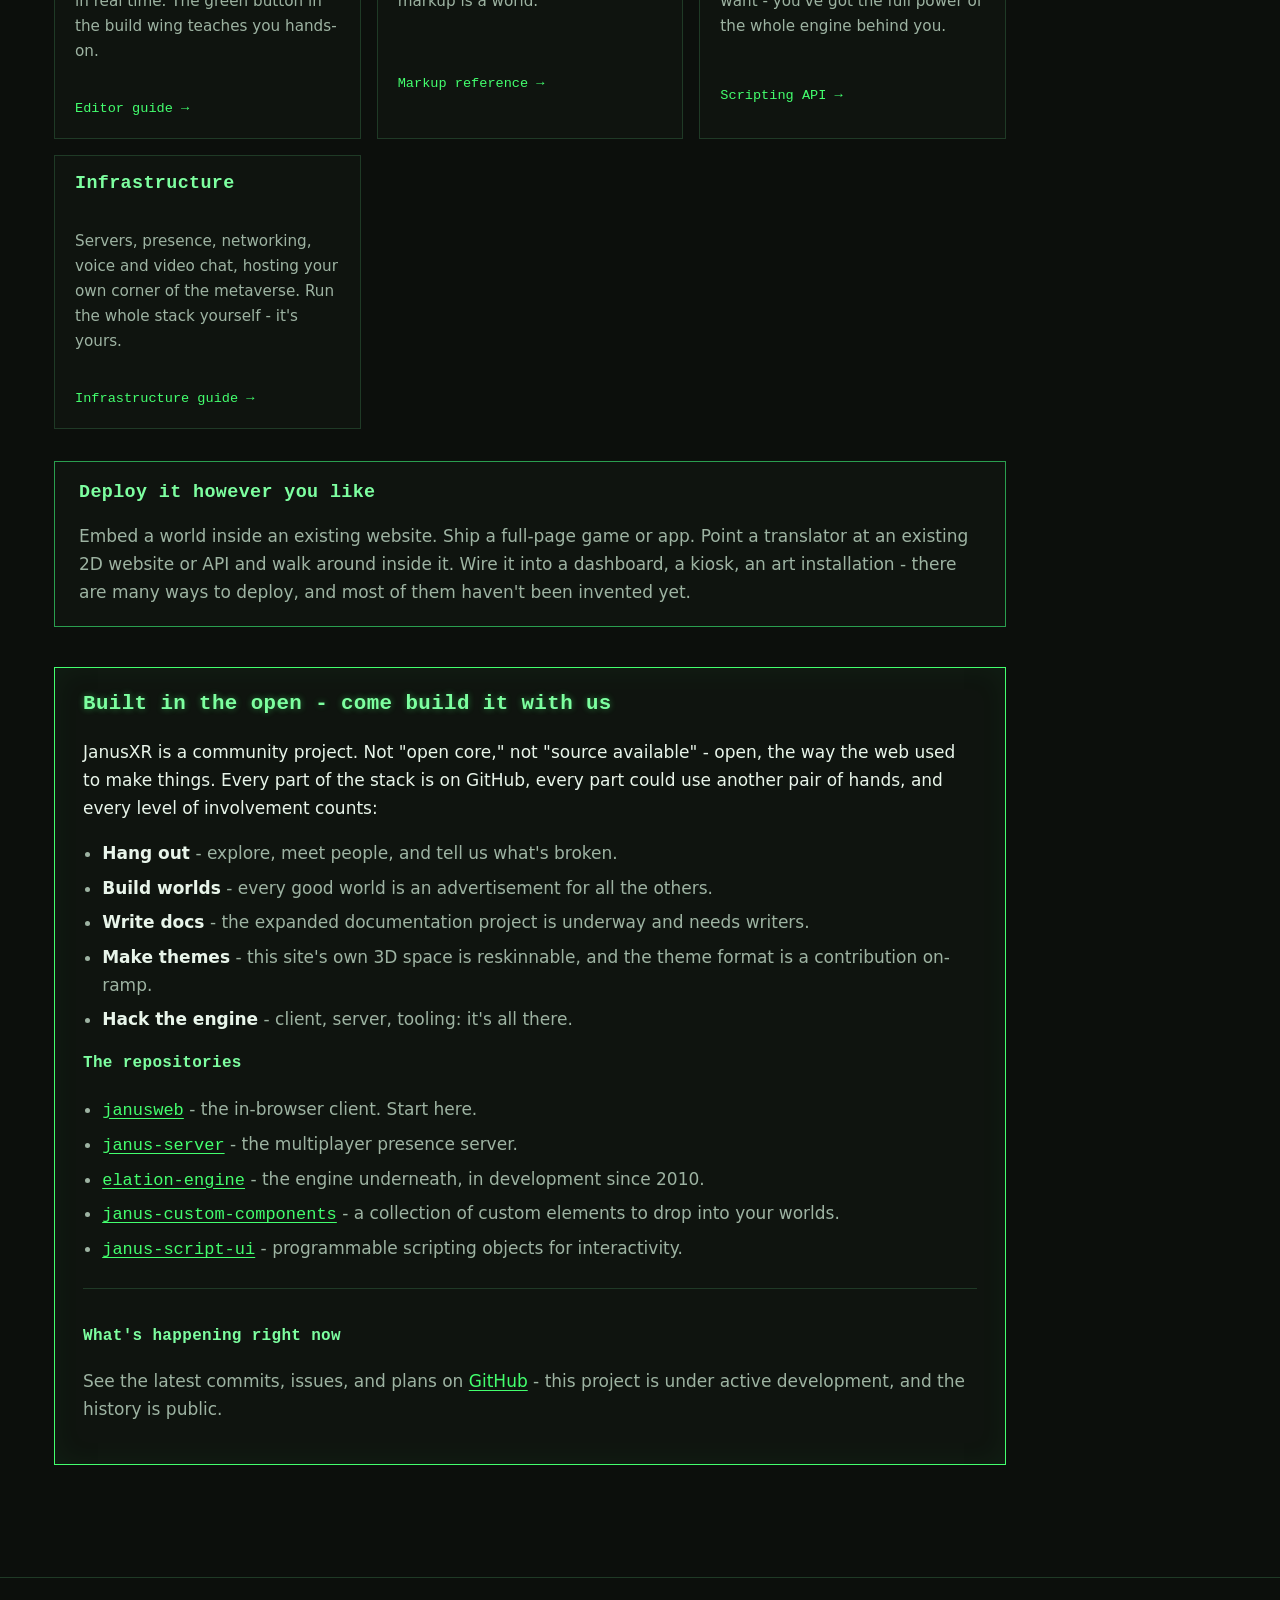
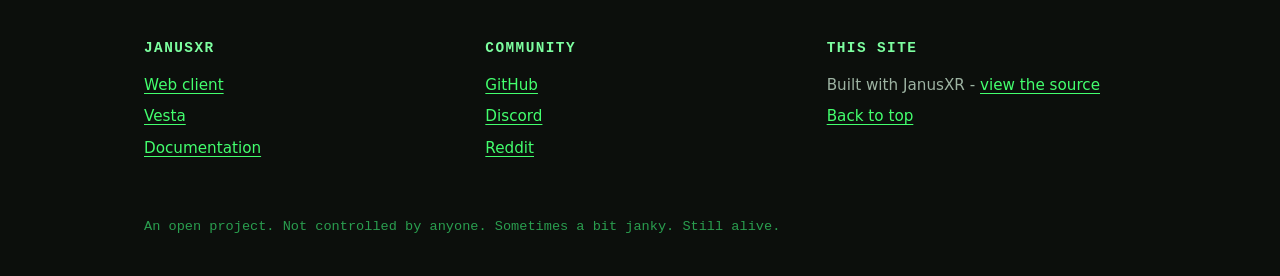
==== commit 3e564f8c: "Markup hall: the room's living source, editable in-world The build wing's second teaching station: a" ====
--- a/index.html
+++ b/index.html
@@ -10,13 +10,9 @@
 <meta property="og:type" content="website">
 <meta property="og:url" content="https://janusxr.org/">
 <link rel="icon" type="image/svg+xml" href="assets/favicon.svg">
-<!-- HTML-in-Canvas origin trial (janusxr.org + subdomains, expires 2026-10-19):
-     native DOM rasterization for in-world UI panels. Browsers without the
-     feature fall back to the SVG pipeline automatically. -->
-<meta http-equiv="origin-trial" content="AsWPK/[base64]">
 <link rel="stylesheet" href="css/phosphor.css">
 <!-- dev build; switch to https://web.janusxr.org/<version>/janusweb.js on release -->
-<script async src="janusweb-dev/janusweb.js?v=2"></script>
+<script async src="janusweb-dev/janusweb.js"></script>
 <script defer src="js/site.js"></script>
 <script defer src="js/reveal.js"></script>
 </head>
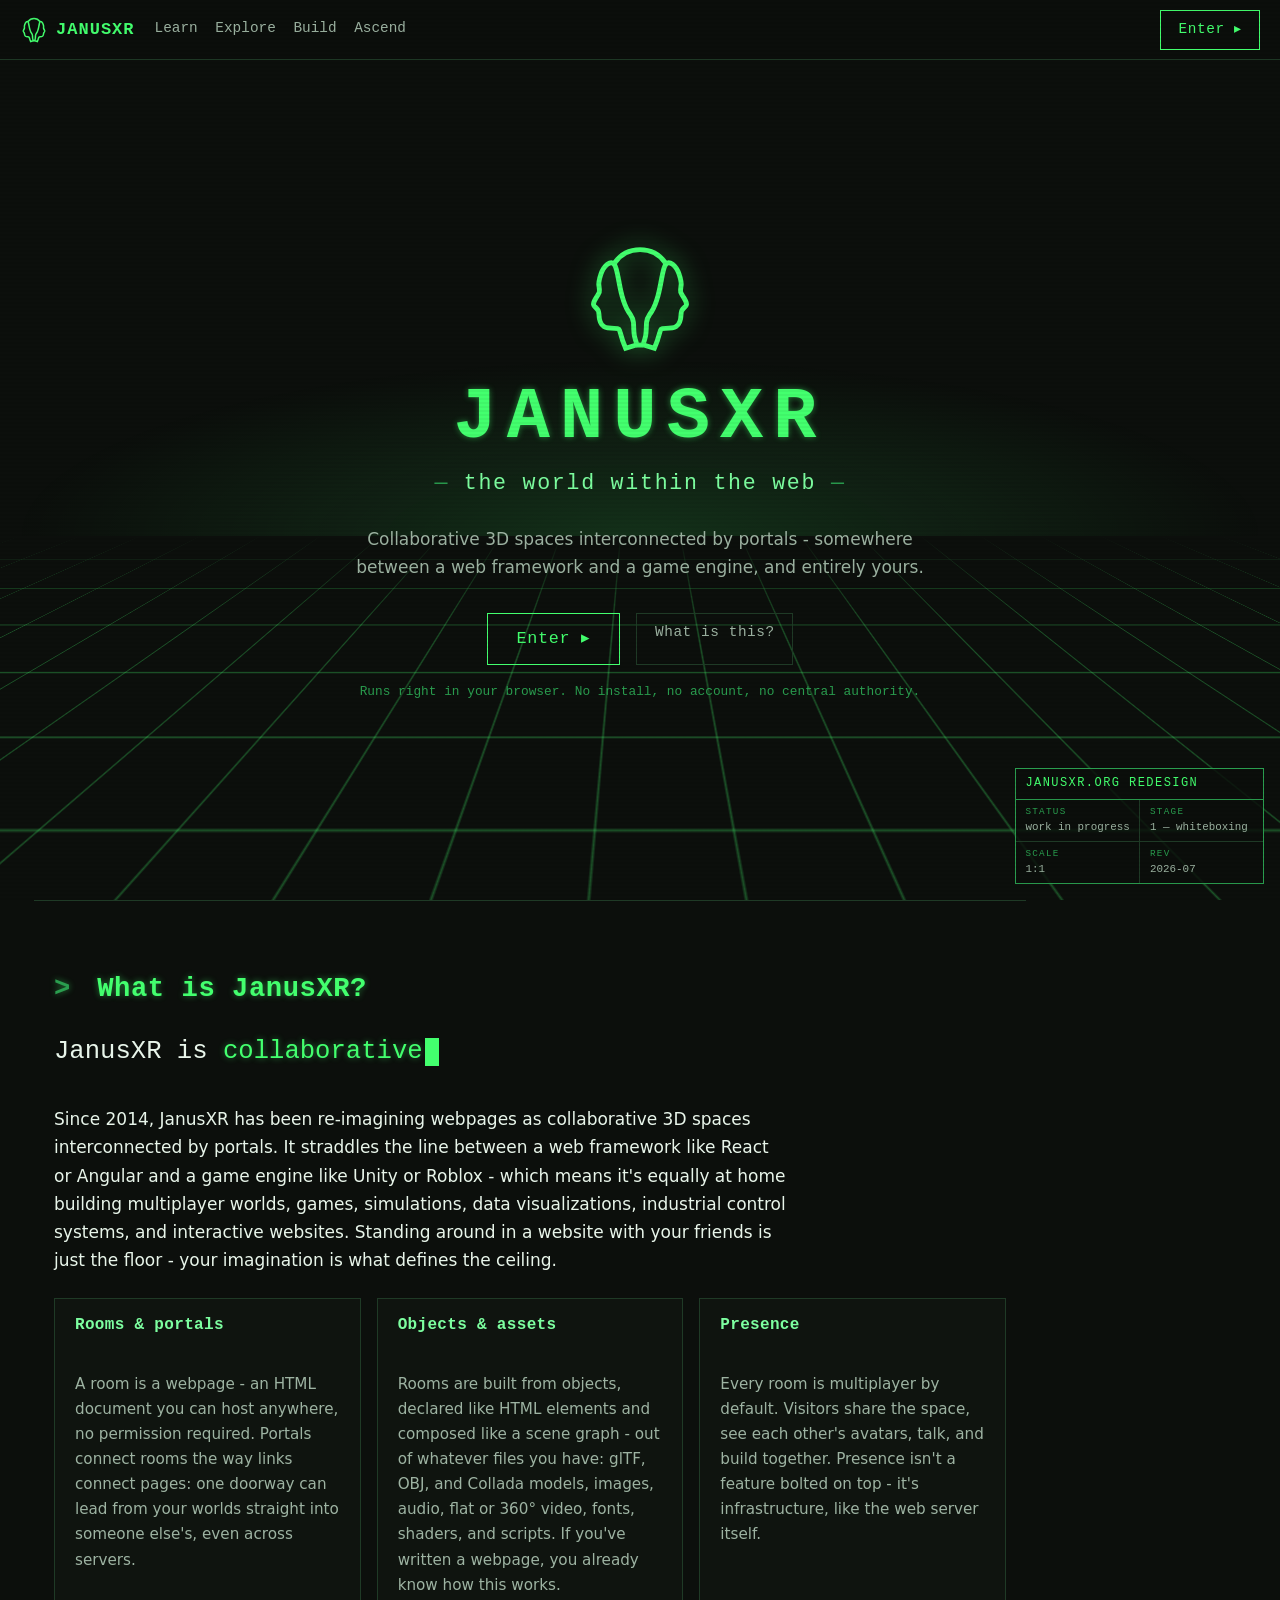
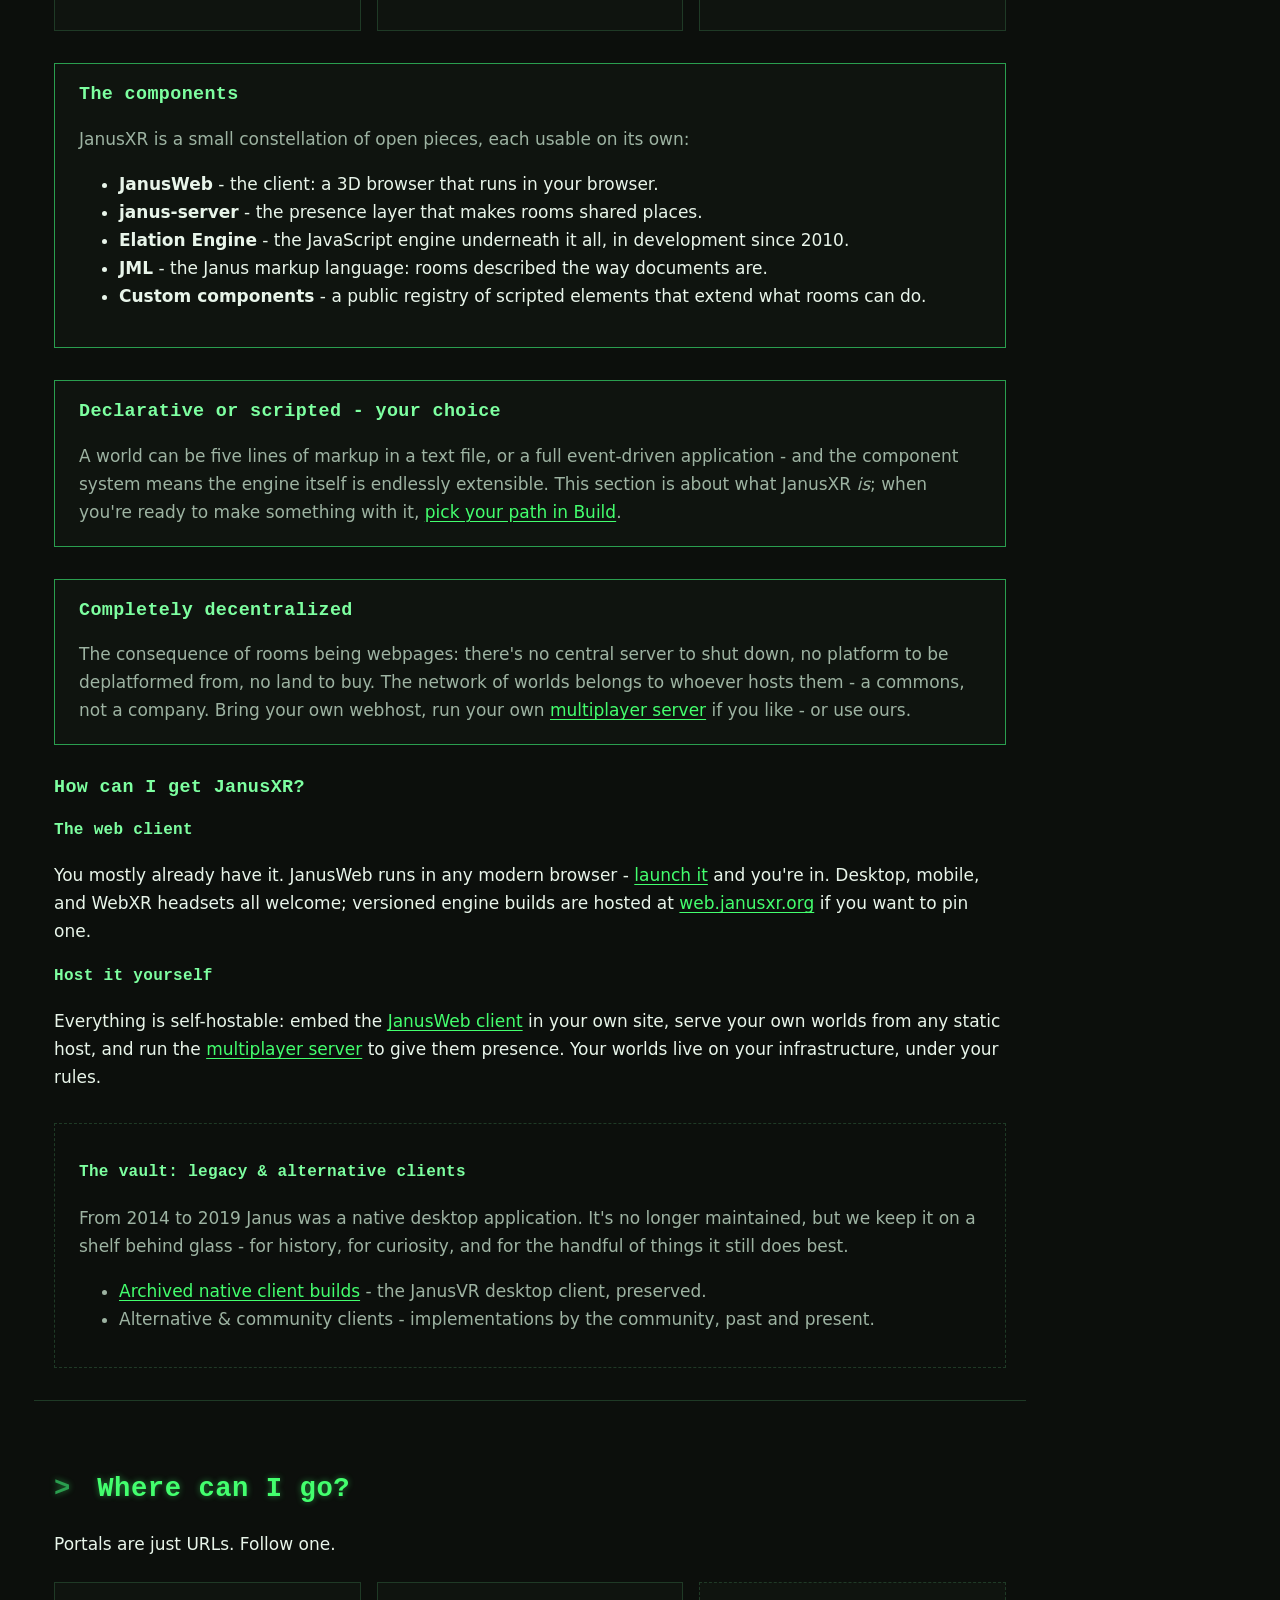
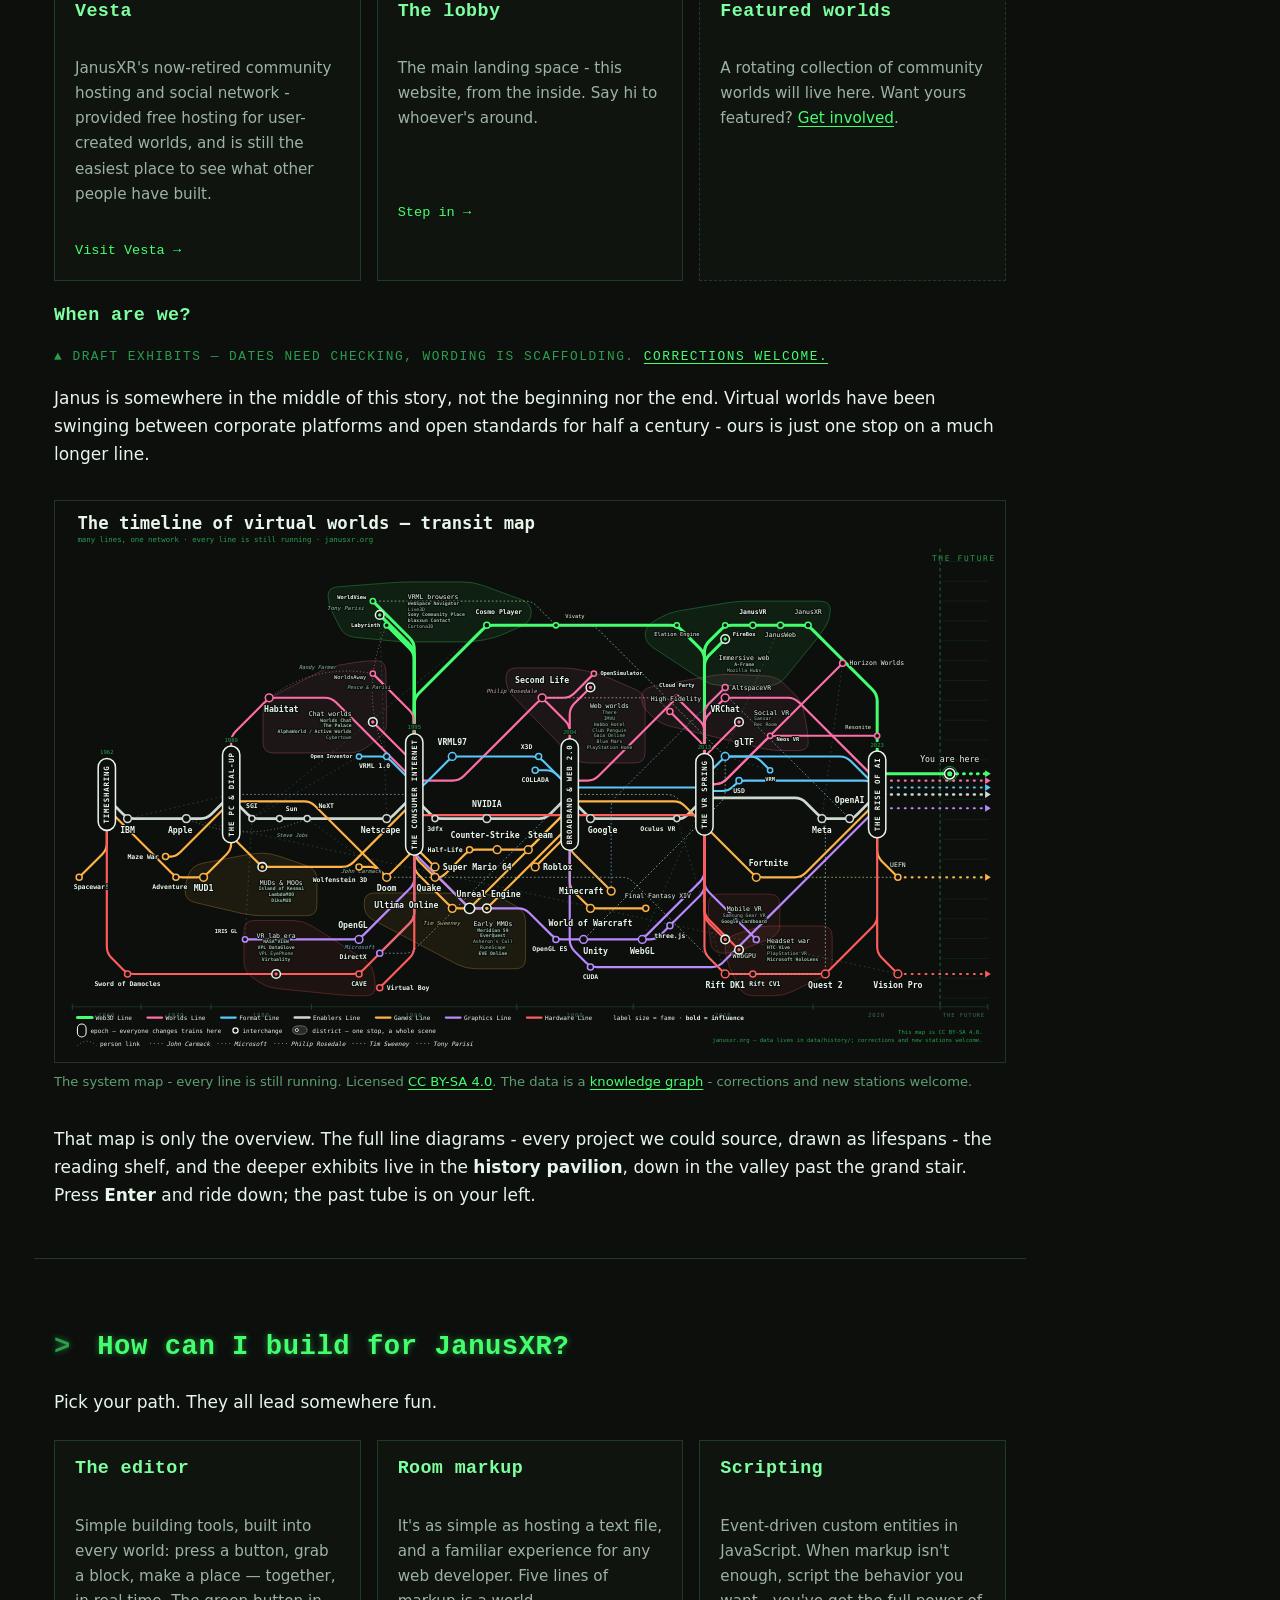
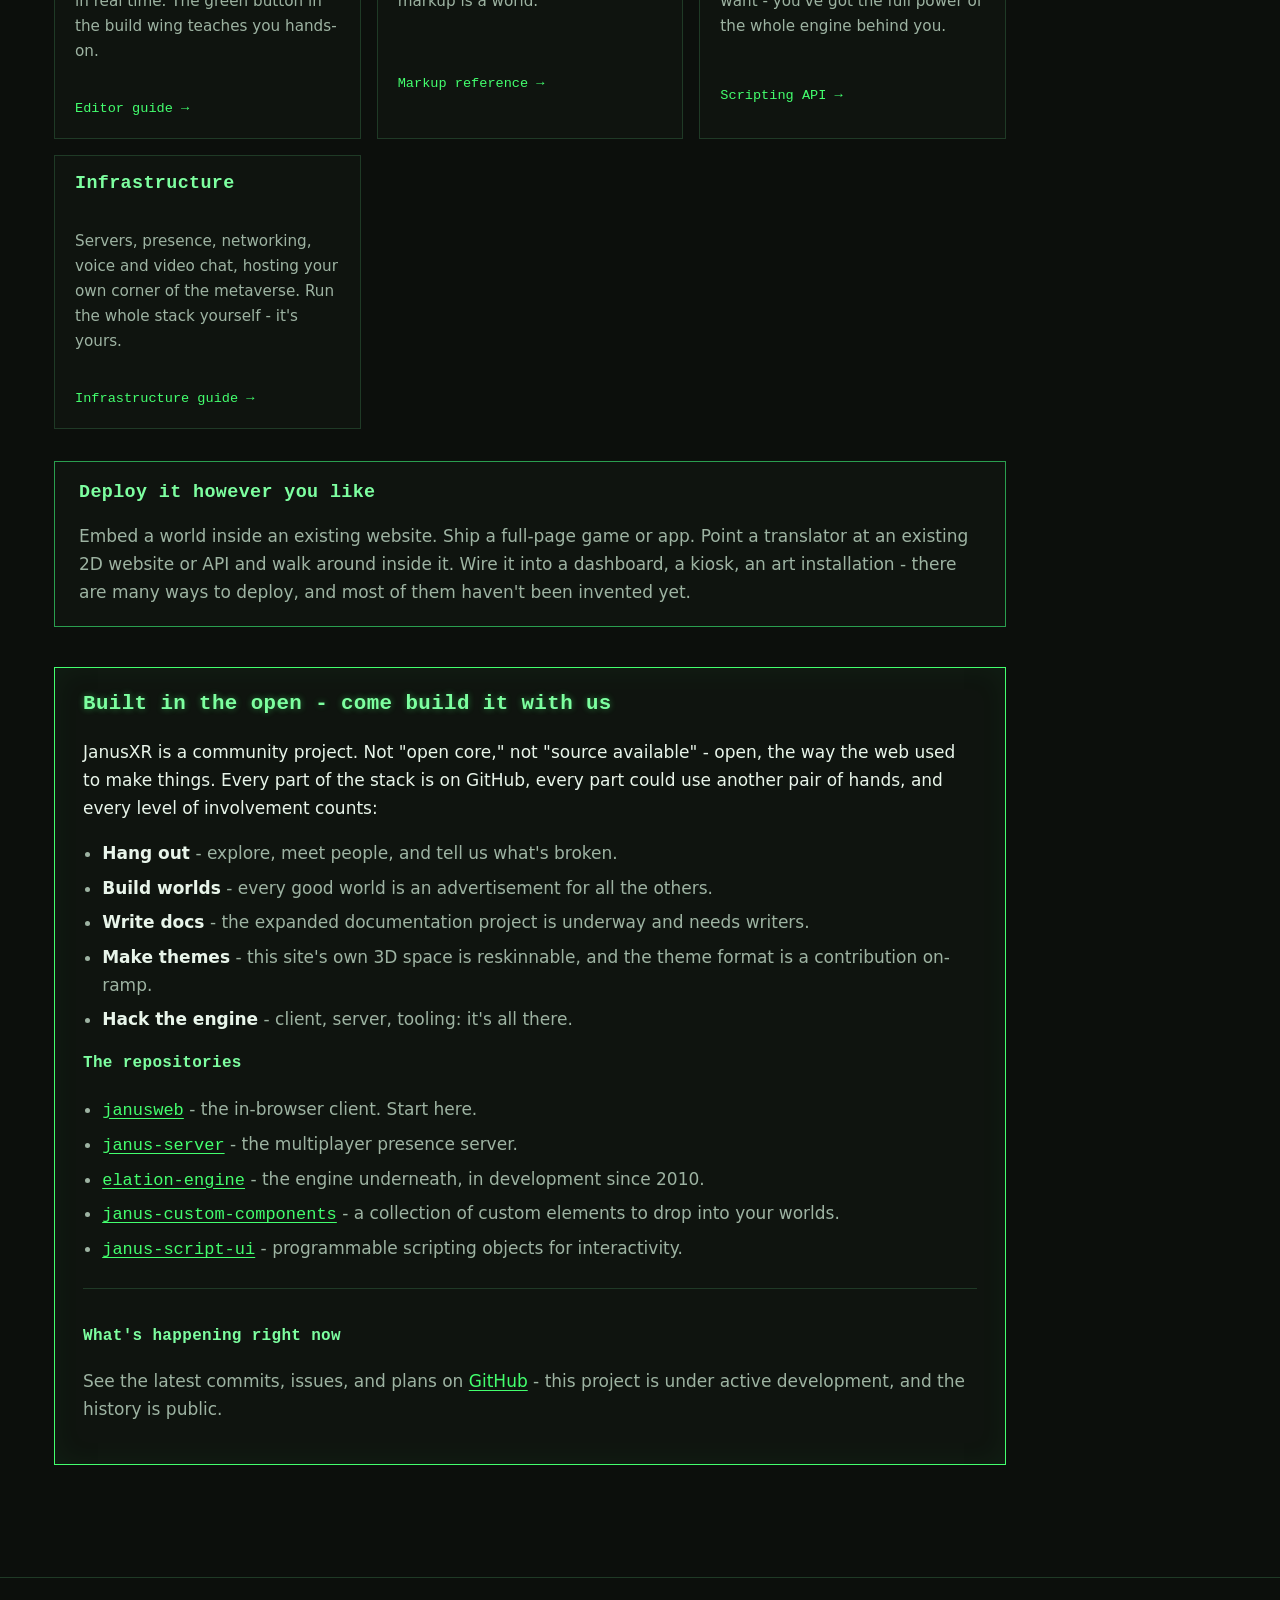
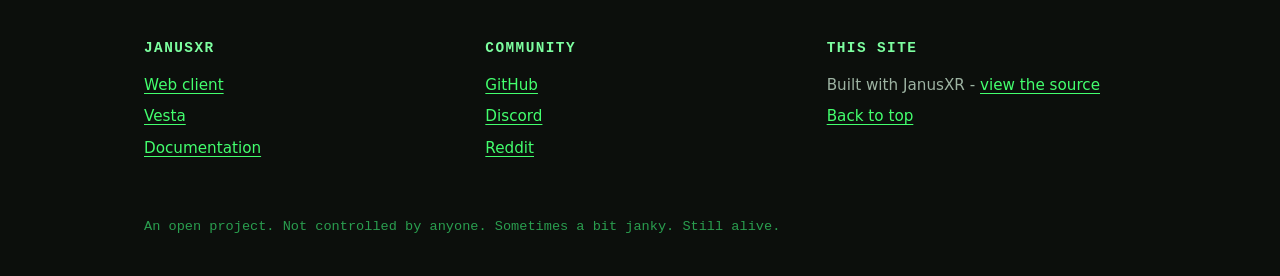
==== commit 1bca2dc4: "Markup panel becomes a focusable surface The editor panel is focusable=true with a phosphor-green en" ====
--- a/index.html
+++ b/index.html
@@ -10,9 +10,13 @@
 <meta property="og:type" content="website">
 <meta property="og:url" content="https://janusxr.org/">
 <link rel="icon" type="image/svg+xml" href="assets/favicon.svg">
+<!-- HTML-in-Canvas origin trial (janusxr.org + subdomains, expires 2026-10-19):
+     native DOM rasterization for in-world UI panels. Browsers without the
+     feature fall back to the SVG pipeline automatically. -->
+<meta http-equiv="origin-trial" content="AsWPK/[base64]">
 <link rel="stylesheet" href="css/phosphor.css">
 <!-- dev build; switch to https://web.janusxr.org/<version>/janusweb.js on release -->
-<script async src="janusweb-dev/janusweb.js"></script>
+<script async src="janusweb-dev/janusweb.js?v=2"></script>
 <script defer src="js/site.js"></script>
 <script defer src="js/reveal.js"></script>
 </head>
@@ -34,7 +38,7 @@
     <AssetImage id="sky-up"    src="room/skybox/up.png" />
     <AssetImage id="sky-down"  src="room/skybox/down.png" />
     <AssetImage id="history-map" src="assets/history-map.png?v=15" />
-    <AssetScript src="room/lobby.js?v=34" />
+    <AssetScript src="room/lobby.js?v=35" />
   </Assets>
   <Room js_id="plaza" thirdperson="true" defaultlights="false" ambient="0.02 0.02 0.02" pos="0 0 35" fwd="0 0 -1"
         skybox_front_id="sky-front" skybox_back_id="sky-back" skybox_left_id="sky-left"
